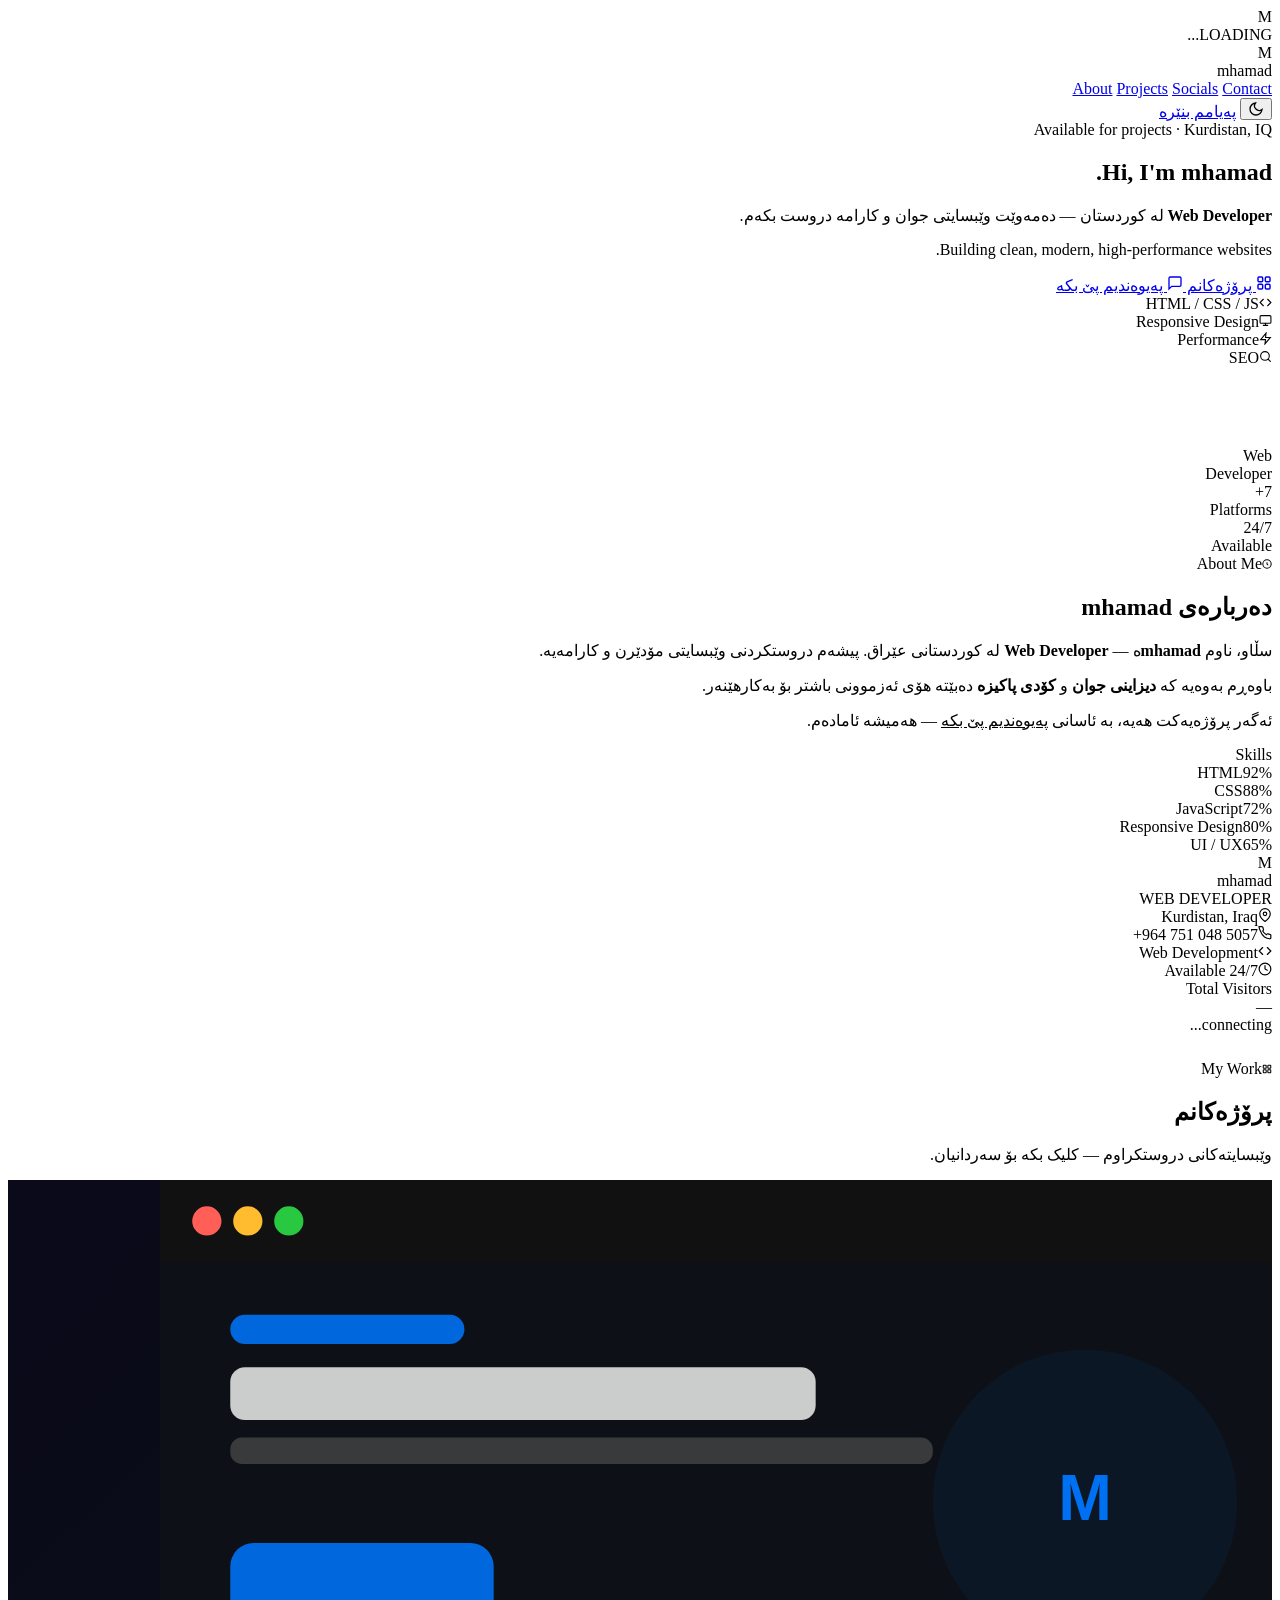
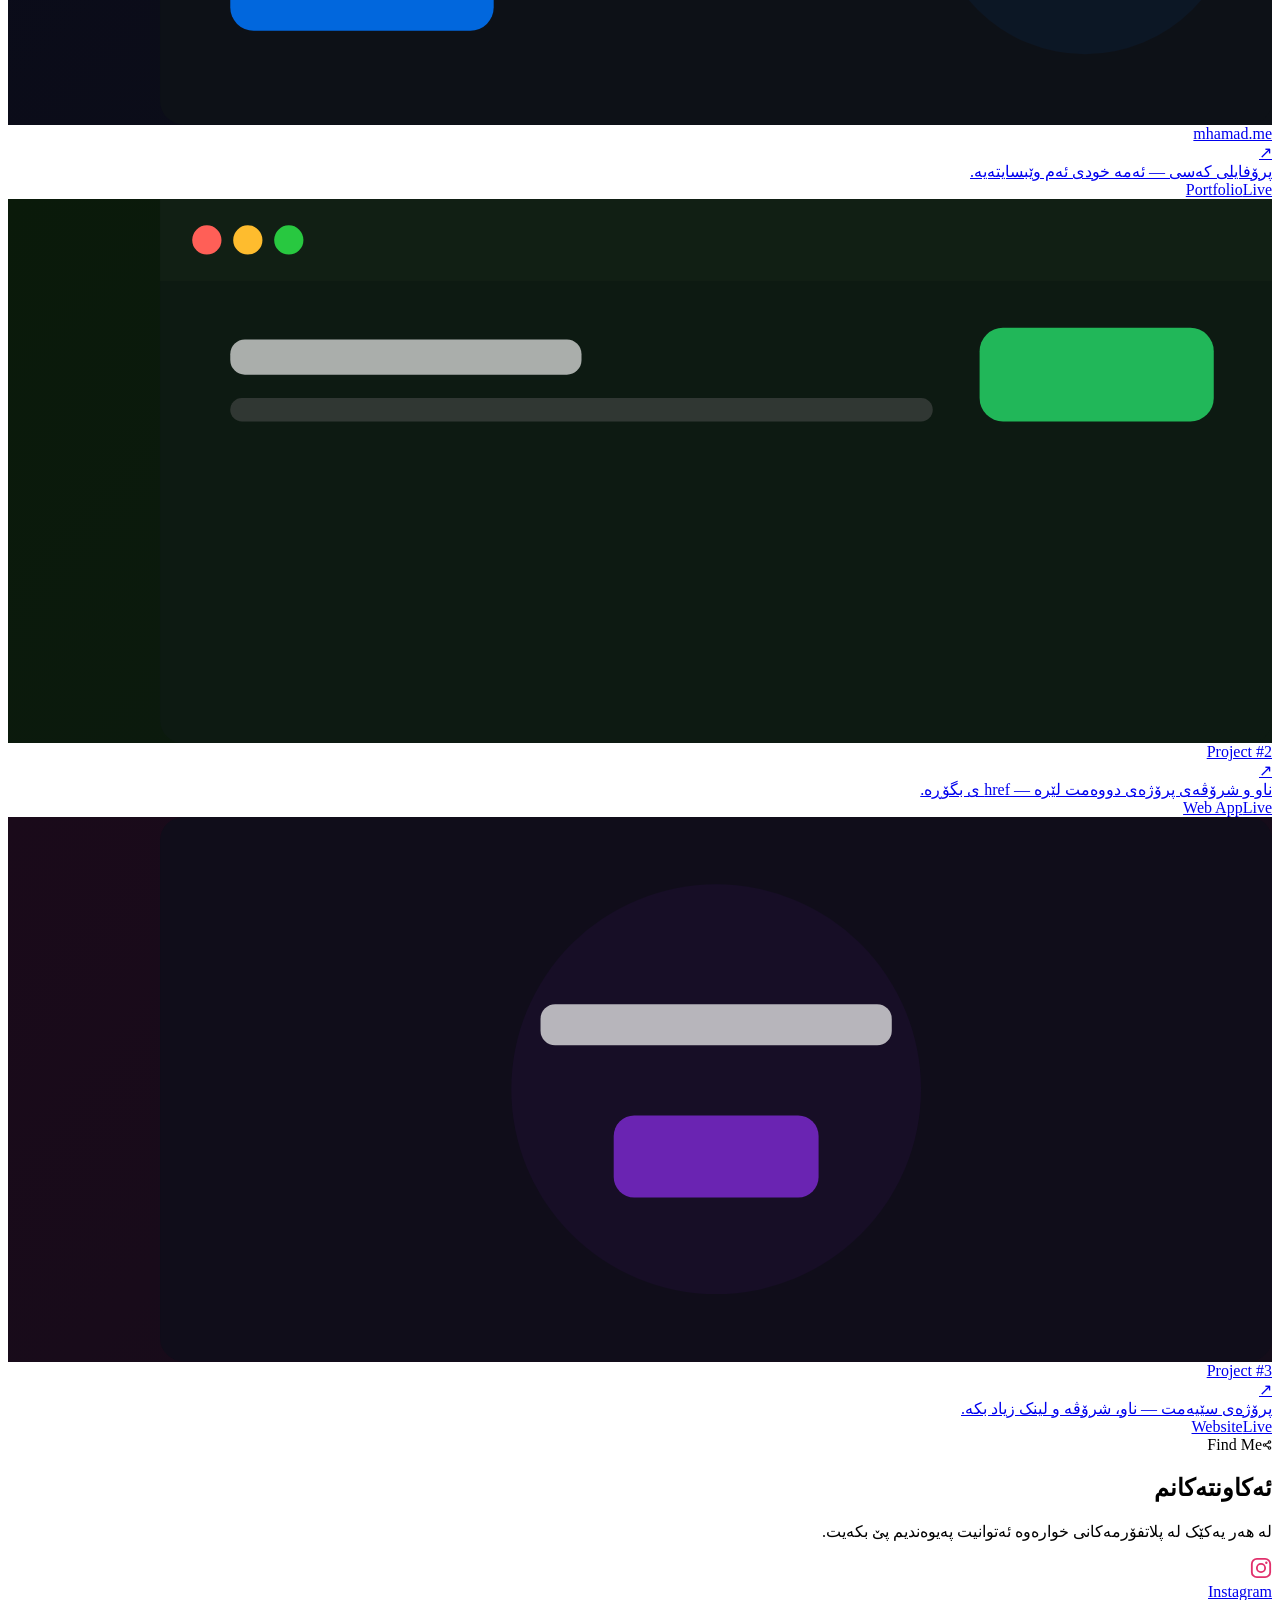
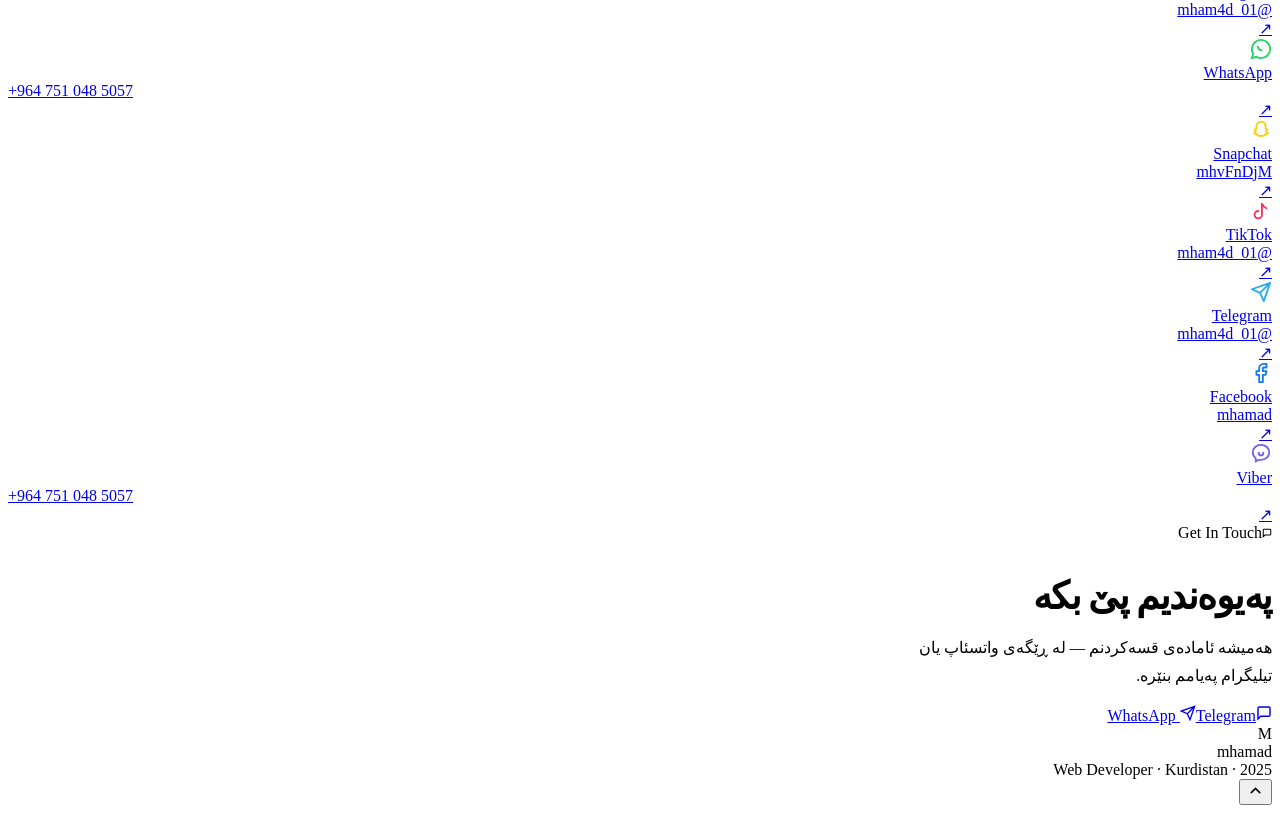
==== index.html @ c954cf39 "Rename my-profile.html to index.html" ====
<!DOCTYPE html>
<html lang="ku" dir="rtl" data-theme="dark">
<head>
<meta charset="UTF-8">
<meta name="viewport" content="width=device-width, initial-scale=1.0">
 
<!-- SEO -->
<title>mhamad — Web Developer | Kurdistan</title>
<meta name="description" content="mhamad — Web Developer لە کوردستان. پرۆفایلی کەسی، پرۆژەکان، سکیلەکان و ئەکاونتەکانی سۆشیاڵ مێدیا.">
<meta name="keywords" content="mhamad, web developer, kurdistan, developer, portfolio, front-end">
<meta name="author" content="mhamad">
<meta name="robots" content="index,follow">
<meta name="theme-color" content="#000000">
<link rel="canonical" href="https://mhamad.me">
<meta property="og:title"        content="mhamad — Web Developer | Kurdistan">
<meta property="og:description"  content="Web Developer لە کوردستان — clean, modern, high-performance websites.">
<meta property="og:type"         content="website">
<meta property="og:url"          content="https://mhamad.me">
<meta property="og:image"        content="https://mhamad.me/og-cover.png">
<meta property="og:image:width"  content="1200">
<meta property="og:image:height" content="630">
<meta property="og:locale"       content="ku_IQ">
<meta name="twitter:card"        content="summary_large_image">
<meta name="twitter:title"       content="mhamad — Web Developer">
<meta name="twitter:description" content="Web Developer لە کوردستان">
<meta name="twitter:image"       content="https://mhamad.me/og-cover.png">
 
<!-- Favicon -->
<link rel="icon" type="image/svg+xml" href="data:image/svg+xml,<svg xmlns='http://www.w3.org/2000/svg' viewBox='0 0 32 32'><defs><linearGradient id='g' x1='0' y1='0' x2='1' y2='1'><stop offset='0' stop-color='%230070f3'/><stop offset='1' stop-color='%237928ca'/></linearGradient></defs><rect width='32' height='32' rx='8' fill='url(%23g)'/><text x='50%25' y='55%25' dominant-baseline='middle' text-anchor='middle' font-family='system-ui' font-weight='700' font-size='17' fill='white'>M</text></svg>">
 
<!-- Fonts -->
<link rel="preconnect" href="https://fonts.googleapis.com">
<link rel="preconnect" href="https://fonts.gstatic.com" crossorigin>
<link rel="stylesheet" href="https://fonts.googleapis.com/css2?family=DM+Sans:opsz,wght@9..40,300;9..40,400;9..40,500;9..40,600;9..40,700&family=DM+Mono:wght@400;500&family=Noto+Sans+Arabic:wght@300;400;500;600;700&display=swap">
<link rel="stylesheet" href="style.css">
 
<!-- Firebase SDK -->
<script type="module">
  import { initializeApp }                          from "https://www.gstatic.com/firebasejs/10.12.0/firebase-app.js";
  import { getDatabase, ref, runTransaction, onValue }
    from "https://www.gstatic.com/firebasejs/10.12.0/firebase-database.js";
 
  const firebaseConfig = {
    apiKey:            "AIzaSyD2NT9N8qEOqV9Q5qJMSK286kYHvWEk2XM",
    authDomain:        "mhamad-site.firebaseapp.com",
    databaseURL:       "https://mhamad-site-default-rtdb.firebaseio.com",
    projectId:         "mhamad-site",
    storageBucket:     "mhamad-site.firebasestorage.app",
    messagingSenderId: "554710363628",
    appId:             "1:554710363628:web:f3821f0be350f79ca3e4c9",
    measurementId:     "G-ZME073GNPK"
  };
 
  const app = initializeApp(firebaseConfig);
  const db  = getDatabase(app);
  const visitorRef = ref(db, 'visitors/count');
 
  // Increment once per browser session
  if (!sessionStorage.getItem('fb_counted')) {
    runTransaction(visitorRef, cur => (cur || 0) + 1)
      .then(() => sessionStorage.setItem('fb_counted', '1'))
      .catch(() => {});
  }
 
  // Live listener — updates in real time
  onValue(visitorRef, snap => {
    const n  = snap.val() || 0;
    const el = document.getElementById('visitorCount');
    const st = document.getElementById('visitorStatus');
    if (!el) return;
    // count-up animation
    let cur = parseInt(el.textContent.replace(/,/g,'')) || 0;
    if (cur >= n) { el.textContent = n.toLocaleString(); return; }
    const step = Math.max(1, Math.ceil((n - cur) / 30));
    const t = setInterval(() => {
      cur = Math.min(cur + step, n);
      el.textContent = cur.toLocaleString();
      if (cur >= n) { clearInterval(t); if(st) st.textContent = 'live · firebase'; }
    }, 25);
  });
</script>
 
<!-- Schema.org -->
<script type="application/ld+json">
{"@context":"https://schema.org","@type":"Person","name":"mhamad","jobTitle":"Web Developer","url":"https://mhamad.me","address":{"@type":"PostalAddress","addressRegion":"Kurdistan","addressCountry":"IQ"},"sameAs":["https://www.instagram.com/mham4d_01","https://t.me/mham4d_01","https://www.tiktok.com/@mham4d_01","https://www.facebook.com/share/1CH9Kmob1T/"]}
</script>
</head>
<body>
 
<!-- PAGE TRANSITION -->
<div id="page-overlay"></div>
 
<!-- CURSOR -->
<div id="cursor-glow"></div>
<div id="cursor-ring"></div>
<div id="cursor-dot"></div>
 
<!-- LOADER -->
<div id="loader" role="status">
  <div class="loader-mark">M</div>
  <div class="loader-bar"><div class="loader-fill"></div></div>
  <div class="loader-label">LOADING...</div>
</div>
 
<!-- BG -->
<div class="bg-mesh" aria-hidden="true"></div>
<div class="bg-grid" aria-hidden="true"></div>
 
<!-- NAV -->
<nav id="nav">
  <div class="nav-brand">
    <div class="nav-logo-box">M</div>
    <span class="nav-brand-name">mhamad</span>
  </div>
  <div class="nav-center">
    <a href="#about"    class="nav-link">About</a>
    <a href="#projects" class="nav-link">Projects</a>
    <a href="#socials"  class="nav-link">Socials</a>
    <a href="#contact"  class="nav-link">Contact</a>
  </div>
  <div class="nav-right">
    <button class="theme-btn" id="themeBtn" aria-label="Toggle theme">
      <svg id="iconSun"  width="16" height="16" viewBox="0 0 24 24" fill="none" stroke="currentColor" stroke-width="2" stroke-linecap="round" style="display:none"><circle cx="12" cy="12" r="5"/><line x1="12" y1="1" x2="12" y2="3"/><line x1="12" y1="21" x2="12" y2="23"/><line x1="4.22" y1="4.22" x2="5.64" y2="5.64"/><line x1="18.36" y1="18.36" x2="19.78" y2="19.78"/><line x1="1" y1="12" x2="3" y2="12"/><line x1="21" y1="12" x2="23" y2="12"/><line x1="4.22" y1="19.78" x2="5.64" y2="18.36"/><line x1="18.36" y1="5.64" x2="19.78" y2="4.22"/></svg>
      <svg id="iconMoon" width="16" height="16" viewBox="0 0 24 24" fill="none" stroke="currentColor" stroke-width="2" stroke-linecap="round"><path d="M21 12.79A9 9 0 1 1 11.21 3 7 7 0 0 0 21 12.79z"/></svg>
    </button>
    <a href="https://wa.me/9647510485057" target="_blank" rel="noopener" class="btn btn-primary btn-sm">پەیامم بنێرە</a>
  </div>
</nav>
 
<!-- HERO -->
<section class="hero">
  <div class="wrap">
    <div class="hero-badge">
      <div class="hero-badge-dot"></div>
      Available for projects · Kurdistan, IQ
    </div>
    <h1 class="hero-h1">
      <span class="line">Hi, I'm</span>
      <span class="line grad">mhamad.</span>
    </h1>
    <div class="hero-desc">
      <p><strong>Web Developer</strong> لە کوردستان — دەمەوێت وێبسایتی جوان و کارامە دروست بکەم.</p>
      <p class="sub">Building clean, modern, high-performance websites.</p>
    </div>
    <div class="hero-actions">
      <a href="#projects" class="btn btn-primary btn-lg">
        <svg width="16" height="16" viewBox="0 0 24 24" fill="none" stroke="currentColor" stroke-width="2.2" stroke-linecap="round"><rect x="3" y="3" width="7" height="7" rx="1.5"/><rect x="14" y="3" width="7" height="7" rx="1.5"/><rect x="3" y="14" width="7" height="7" rx="1.5"/><rect x="14" y="14" width="7" height="7" rx="1.5"/></svg>
        پرۆژەکانم
      </a>
      <a href="#contact" class="btn btn-ghost btn-lg">
        <svg width="16" height="16" viewBox="0 0 24 24" fill="none" stroke="currentColor" stroke-width="2" stroke-linecap="round"><path d="M21 15a2 2 0 0 1-2 2H7l-4 4V5a2 2 0 0 1 2-2h14a2 2 0 0 1 2 2z"/></svg>
        پەیوەندیم پێ بکە
      </a>
    </div>
    <div class="hero-chips">
      <div class="chip"><svg width="13" height="13" viewBox="0 0 24 24" fill="none" stroke="currentColor" stroke-width="2" stroke-linecap="round"><polyline points="16 18 22 12 16 6"/><polyline points="8 6 2 12 8 18"/></svg>HTML / CSS / JS</div>
      <div class="chip"><svg width="13" height="13" viewBox="0 0 24 24" fill="none" stroke="currentColor" stroke-width="2" stroke-linecap="round"><rect x="2" y="3" width="20" height="14" rx="2"/><line x1="8" y1="21" x2="16" y2="21"/><line x1="12" y1="17" x2="12" y2="21"/></svg>Responsive Design</div>
      <div class="chip"><svg width="13" height="13" viewBox="0 0 24 24" fill="none" stroke="currentColor" stroke-width="2" stroke-linecap="round"><path d="M13 2L3 14h9l-1 8 10-12h-9l1-8z"/></svg>Performance</div>
      <div class="chip"><svg width="13" height="13" viewBox="0 0 24 24" fill="none" stroke="currentColor" stroke-width="2" stroke-linecap="round"><circle cx="11" cy="11" r="8"/><line x1="21" y1="21" x2="16.65" y2="16.65"/></svg>SEO</div>
    </div>
  </div>
</section>
 
<div class="divider"></div>
 
<!-- STATS -->
<div class="wrap">
  <div class="stats-row r" style="margin-top:80px;">
    <div class="stat"><div class="stat-val">Web</div><div class="stat-key">Developer</div></div>
    <div class="stat"><div class="stat-val">7+</div><div class="stat-key">Platforms</div></div>
    <div class="stat"><div class="stat-val">24/7</div><div class="stat-key">Available</div></div>
  </div>
</div>
 
<!-- ABOUT -->
<section id="about">
  <div class="wrap">
    <div class="about-grid">
      <div>
        <div class="sec-badge r"><svg width="10" height="10" viewBox="0 0 24 24" fill="none" stroke="currentColor" stroke-width="2.5"><circle cx="12" cy="12" r="10"/><path d="M12 8v4l3 3"/></svg>About Me</div>
        <h2 class="sec-title r">دەربارەی mhamad</h2>
        <div class="about-body r r-d1">
          <p>سڵاو، ناوم <strong>mhamad</strong>ە — <strong>Web Developer</strong> لە کوردستانی عێراق. پیشەم دروستکردنی وێبسایتی مۆدێرن و کارامەیە.</p>
          <p>باوەڕم بەوەیە کە <strong>دیزاینی جوان</strong> و <strong>کۆدی پاکیزە</strong> دەبێتە هۆی ئەزموونی باشتر بۆ بەکارهێنەر.</p>
          <p>ئەگەر پرۆژەیەکت هەیە، بە ئاسانی <a href="#contact" style="color:var(--accent)">پەیوەندیم پێ بکە</a> — هەمیشە ئامادەم.</p>
        </div>
        <div class="skills-wrap r r-d2" id="skillsWrap">
          <div class="skills-title">Skills</div>
          <div class="skill-row" style="--pct:92%"><div class="skill-meta"><span class="skill-name">HTML</span><span class="skill-pct">92%</span></div><div class="skill-track"><div class="skill-fill"></div></div></div>
          <div class="skill-row" style="--pct:88%"><div class="skill-meta"><span class="skill-name">CSS</span><span class="skill-pct">88%</span></div><div class="skill-track"><div class="skill-fill"></div></div></div>
          <div class="skill-row" style="--pct:72%"><div class="skill-meta"><span class="skill-name">JavaScript</span><span class="skill-pct">72%</span></div><div class="skill-track"><div class="skill-fill"></div></div></div>
          <div class="skill-row" style="--pct:80%"><div class="skill-meta"><span class="skill-name">Responsive Design</span><span class="skill-pct">80%</span></div><div class="skill-track"><div class="skill-fill"></div></div></div>
          <div class="skill-row" style="--pct:65%"><div class="skill-meta"><span class="skill-name">UI / UX</span><span class="skill-pct">65%</span></div><div class="skill-track"><div class="skill-fill"></div></div></div>
        </div>
      </div>
      <div class="r r-d2">
        <div class="about-card">
          <div class="about-card-top">
            <div class="about-avatar">M</div>
            <div class="about-card-name">mhamad</div>
            <div class="about-card-role">WEB DEVELOPER</div>
          </div>
          <div class="about-card-body">
            <div class="info-row"><svg width="14" height="14" viewBox="0 0 24 24" fill="none" stroke="currentColor" stroke-width="2" stroke-linecap="round"><path d="M21 10c0 7-9 13-9 13s-9-6-9-13a9 9 0 0 1 18 0z"/><circle cx="12" cy="10" r="3"/></svg>Kurdistan, Iraq</div>
            <div class="info-row"><svg width="14" height="14" viewBox="0 0 24 24" fill="none" stroke="currentColor" stroke-width="2" stroke-linecap="round"><path d="M22 16.92v3a2 2 0 0 1-2.18 2 19.79 19.79 0 0 1-8.63-3.07A19.5 19.5 0 0 1 4.67 9.63 19.79 19.79 0 0 1 1.6 1.07 2 2 0 0 1 3.57 1h3a2 2 0 0 1 2 1.72 12.84 12.84 0 0 0 .7 2.81 2 2 0 0 1-.45 2.11L8.09 8.56a16 16 0 0 0 6.29 6.29l.87-.87a2 2 0 0 1 2.11-.45 12.84 12.84 0 0 0 2.81.7A2 2 0 0 1 22 16.92z"/></svg><span dir="ltr">+964 751 048 5057</span></div>
            <div class="info-row"><svg width="14" height="14" viewBox="0 0 24 24" fill="none" stroke="currentColor" stroke-width="2" stroke-linecap="round"><polyline points="16 18 22 12 16 6"/><polyline points="8 6 2 12 8 18"/></svg>Web Development</div>
            <div class="info-row"><svg width="14" height="14" viewBox="0 0 24 24" fill="none" stroke="currentColor" stroke-width="2" stroke-linecap="round"><circle cx="12" cy="12" r="10"/><polyline points="12 6 12 12 16 14"/></svg>Available 24/7</div>
            <div class="visitor-box">
              <div>
                <div class="visitor-label">Total Visitors</div>
                <div class="visitor-val" id="visitorCount">—</div>
                <div class="visitor-status" id="visitorStatus">connecting...</div>
              </div>
              <svg width="22" height="22" viewBox="0 0 24 24" fill="none" stroke="var(--accent)" stroke-width="2" stroke-linecap="round"><path d="M17 21v-2a4 4 0 0 0-4-4H5a4 4 0 0 0-4 4v2"/><circle cx="9" cy="7" r="4"/><path d="M23 21v-2a4 4 0 0 0-3-3.87M16 3.13a4 4 0 0 1 0 7.75"/></svg>
            </div>
          </div>
        </div>
      </div>
    </div>
  </div>
</section>
 
<div class="divider"></div>
 
<!-- PROJECTS -->
<section id="projects">
  <div class="wrap">
    <div class="sec-badge r"><svg width="10" height="10" viewBox="0 0 24 24" fill="none" stroke="currentColor" stroke-width="2.5"><rect x="3" y="3" width="7" height="7" rx="1"/><rect x="14" y="3" width="7" height="7" rx="1"/><rect x="3" y="14" width="7" height="7" rx="1"/><rect x="14" y="14" width="7" height="7" rx="1"/></svg>My Work</div>
    <h2 class="sec-title r">پرۆژەکانم</h2>
    <p class="sec-sub r">وێبسایتەکانی دروستکراوم — کلیک بکە بۆ سەردانیان.</p>
    <div class="projects-grid">
 
      <a href="#" class="proj-card r">
        <div class="proj-preview">
          <img src="https://placehold.co/600x300/0070f3/ffffff?text=mhamad.me" alt="mhamad.me" loading="lazy" onerror="this.style.display='none';this.nextElementSibling.style.display='flex';">
          <div class="proj-preview-svg" style="display:none;background:linear-gradient(135deg,#0a0a1a,#0d1117);">
            <svg viewBox="0 0 380 186" xmlns="http://www.w3.org/2000/svg" width="88%"><rect width="380" height="186" rx="8" fill="#0d1117"/><rect x="0" y="0" width="380" height="28" fill="#111"/><circle cx="16" cy="14" r="5" fill="#ff5f57"/><circle cx="30" cy="14" r="5" fill="#febc2e"/><circle cx="44" cy="14" r="5" fill="#28c840"/><rect x="24" y="46" width="80" height="10" rx="5" fill="#0070f3" opacity=".9"/><rect x="24" y="64" width="200" height="18" rx="5" fill="#ededed" opacity=".85"/><rect x="24" y="88" width="240" height="9" rx="4" fill="#555" opacity=".6"/><rect x="24" y="124" width="90" height="30" rx="8" fill="#0070f3" opacity=".9"/><circle cx="316" cy="110" r="52" fill="#0070f3" opacity=".06"/><text x="316" y="116" text-anchor="middle" font-family="sans-serif" font-size="22" font-weight="700" fill="#0070f3">M</text></svg>
          </div>
          <div class="proj-preview-overlay"></div>
        </div>
        <div class="proj-body">
          <div class="proj-top"><div class="proj-name">mhamad.me</div><span class="proj-arrow">↗</span></div>
          <div class="proj-desc">پرۆفایلی کەسی — ئەمە خودی ئەم وێبسایتەیە.</div>
          <div class="proj-foot"><span class="proj-tag">Portfolio</span><span class="proj-live">Live</span></div>
        </div>
      </a>
 
      <a href="#" class="proj-card r r-d1">
        <div class="proj-preview">
          <img src="https://placehold.co/600x300/25d366/ffffff?text=Project+2" alt="Project 2" loading="lazy" onerror="this.style.display='none';this.nextElementSibling.style.display='flex';">
          <div class="proj-preview-svg" style="display:none;background:linear-gradient(135deg,#0a1a0a,#0d1a12);">
            <svg viewBox="0 0 380 186" xmlns="http://www.w3.org/2000/svg" width="88%"><rect width="380" height="186" rx="8" fill="#0d1a12"/><rect x="0" y="0" width="380" height="28" fill="#111f14"/><circle cx="16" cy="14" r="5" fill="#ff5f57"/><circle cx="30" cy="14" r="5" fill="#febc2e"/><circle cx="44" cy="14" r="5" fill="#28c840"/><rect x="24" y="48" width="120" height="12" rx="5" fill="#ededed" opacity=".7"/><rect x="24" y="68" width="240" height="8" rx="4" fill="#555" opacity=".5"/><rect x="280" y="44" width="80" height="32" rx="8" fill="#25d366" opacity=".85"/></svg>
          </div>
          <div class="proj-preview-overlay"></div>
        </div>
        <div class="proj-body">
          <div class="proj-top"><div class="proj-name">Project #2</div><span class="proj-arrow">↗</span></div>
          <div class="proj-desc">ناو و شرۆڤەی پرۆژەی دووەمت لێرە — href ی بگۆڕە.</div>
          <div class="proj-foot"><span class="proj-tag">Web App</span><span class="proj-live">Live</span></div>
        </div>
      </a>
 
      <a href="#" class="proj-card r r-d2">
        <div class="proj-preview">
          <img src="https://placehold.co/600x300/7928ca/ffffff?text=Project+3" alt="Project 3" loading="lazy" onerror="this.style.display='none';this.nextElementSibling.style.display='flex';">
          <div class="proj-preview-svg" style="display:none;background:linear-gradient(135deg,#1a0a1a,#140d1a);">
            <svg viewBox="0 0 380 186" xmlns="http://www.w3.org/2000/svg" width="88%"><rect width="380" height="186" rx="8" fill="#100d1a"/><circle cx="190" cy="93" r="70" fill="#7928ca" opacity=".07"/><rect x="130" y="64" width="120" height="14" rx="5" fill="#ededed" opacity=".75"/><rect x="155" y="102" width="70" height="28" rx="7" fill="#7928ca" opacity=".85"/></svg>
          </div>
          <div class="proj-preview-overlay"></div>
        </div>
        <div class="proj-body">
          <div class="proj-top"><div class="proj-name">Project #3</div><span class="proj-arrow">↗</span></div>
          <div class="proj-desc">پرۆژەی سێیەمت — ناو، شرۆڤە و لینک زیاد بکە.</div>
          <div class="proj-foot"><span class="proj-tag">Website</span><span class="proj-live">Live</span></div>
        </div>
      </a>
 
    </div>
  </div>
</section>
 
<div class="divider"></div>
 
<!-- SOCIALS -->
<section id="socials">
  <div class="wrap">
    <div class="sec-badge r"><svg width="10" height="10" viewBox="0 0 24 24" fill="none" stroke="currentColor" stroke-width="2.5"><circle cx="18" cy="5" r="3"/><circle cx="6" cy="12" r="3"/><circle cx="18" cy="19" r="3"/><path d="M8.59 13.51l6.83 3.98M15.41 6.51l-6.82 3.98"/></svg>Find Me</div>
    <h2 class="sec-title r">ئەکاونتەکانم</h2>
    <p class="sec-sub r">لە هەر یەکێک لە پلاتفۆرمەکانی خوارەوە ئەتوانیت پەیوەندیم پێ بکەیت.</p>
    <div class="social-grid">
      <a href="https://www.instagram.com/mham4d_01?igsh=MWNlZW43eHQ5a29ieg%3D%3D&utm_source=qr" target="_blank" rel="noopener" class="scard sc-ig r">
        <div class="scard-ico"><svg width="22" height="22" viewBox="0 0 24 24" fill="none"><rect x="2" y="2" width="20" height="20" rx="5.5" stroke="#e1306c" stroke-width="2"/><circle cx="12" cy="12" r="4.5" stroke="#e1306c" stroke-width="2"/><circle cx="17.8" cy="6.2" r="1.3" fill="#e1306c"/></svg></div>
        <div class="scard-info"><div class="scard-name">Instagram</div><div class="scard-handle">@mham4d_01</div></div>
        <div class="scard-arr">↗</div>
      </a>
      <a href="https://wa.me/9647510485057" target="_blank" rel="noopener" class="scard sc-wa r r-d1">
        <div class="scard-ico"><svg width="22" height="22" viewBox="0 0 24 24" fill="none"><path d="M12 2C6.477 2 2 6.477 2 12c0 1.935.549 3.741 1.5 5.27L2 22l4.73-1.5A9.953 9.953 0 0012 22c5.523 0 10-4.477 10-10S17.523 2 12 2z" stroke="#25d366" stroke-width="2"/><path d="M8.5 9.5c.4 1.8 2.2 3.6 4 4" stroke="#25d366" stroke-width="2" stroke-linecap="round"/></svg></div>
        <div class="scard-info"><div class="scard-name">WhatsApp</div><div class="scard-handle" dir="ltr">+964 751 048 5057</div></div>
        <div class="scard-arr">↗</div>
      </a>
      <a href="https://snapchat.com/t/mhvFnDjM" target="_blank" rel="noopener" class="scard sc-sn r r-d2">
        <div class="scard-ico"><svg width="22" height="22" viewBox="0 0 24 24" fill="none"><path d="M12 3C9.2 3 7 5.2 7 8v2.5c-.8.1-2 .5-2 1.5s1.2 1.2 1.5 1.3c-.2.6-.7 1.7-2 2.2.3.5 1.7.8 2.5.9.3.7 1.2 2.1 5 2.1s4.7-1.4 5-2.1c.8-.1 2.2-.4 2.5-.9-1.3-.5-1.8-1.6-2-2.2.3-.1 1.5-.3 1.5-1.3s-1.2-1.4-2-1.5V8c0-2.8-2.2-5-5-5z" stroke="#f9d000" stroke-width="2" stroke-linejoin="round"/></svg></div>
        <div class="scard-info"><div class="scard-name">Snapchat</div><div class="scard-handle">mhvFnDjM</div></div>
        <div class="scard-arr">↗</div>
      </a>
      <a href="https://www.tiktok.com/@mham4d_01" target="_blank" rel="noopener" class="scard sc-tt r">
        <div class="scard-ico"><svg width="22" height="22" viewBox="0 0 24 24" fill="none"><path d="M9 12a4 4 0 104 4V4c.667 1.667 2 4 5 5" stroke="#ff2d55" stroke-width="2" stroke-linecap="round" stroke-linejoin="round"/></svg></div>
        <div class="scard-info"><div class="scard-name">TikTok</div><div class="scard-handle">@mham4d_01</div></div>
        <div class="scard-arr">↗</div>
      </a>
      <a href="https://t.me/mham4d_01" target="_blank" rel="noopener" class="scard sc-tg r r-d1">
        <div class="scard-ico"><svg width="22" height="22" viewBox="0 0 24 24" fill="none"><path d="M22 2L11 13M22 2L15 22l-4-9-9-4 20-7z" stroke="#2aabee" stroke-width="2" stroke-linecap="round" stroke-linejoin="round"/></svg></div>
        <div class="scard-info"><div class="scard-name">Telegram</div><div class="scard-handle">@mham4d_01</div></div>
        <div class="scard-arr">↗</div>
      </a>
      <a href="https://www.facebook.com/share/1CH9Kmob1T/" target="_blank" rel="noopener" class="scard sc-fb r r-d2">
        <div class="scard-ico"><svg width="22" height="22" viewBox="0 0 24 24" fill="none"><path d="M18 2h-3a5 5 0 00-5 5v3H7v4h3v8h4v-8h3l1-4h-4V7a1 1 0 011-1h3z" stroke="#1877f2" stroke-width="2" stroke-linecap="round" stroke-linejoin="round"/></svg></div>
        <div class="scard-info"><div class="scard-name">Facebook</div><div class="scard-handle">mhamad</div></div>
        <div class="scard-arr">↗</div>
      </a>
      <a href="viber://chat?number=9647510485057" class="scard sc-vb r">
        <div class="scard-ico"><svg width="22" height="22" viewBox="0 0 24 24" fill="none"><path d="M12 2C7 2 3 5.686 3 10.2c0 2.64 1.3 4.994 3.3 6.55V20l3.4-1.56A10.26 10.26 0 0012 18.4c5 0 9-3.686 9-8.2S17 2 12 2z" stroke="#7360f2" stroke-width="2"/><path d="M9.5 10.5c0 1.657 1.12 3 2.5 3s2.5-1.343 2.5-3" stroke="#7360f2" stroke-width="2" stroke-linecap="round"/></svg></div>
        <div class="scard-info"><div class="scard-name">Viber</div><div class="scard-handle" dir="ltr">+964 751 048 5057</div></div>
        <div class="scard-arr">↗</div>
      </a>
    </div>
  </div>
</section>
 
<div class="divider"></div>
 
<!-- CONTACT -->
<section id="contact">
  <div class="wrap">
    <div class="cta-wrap r">
      <div class="cta-inner">
        <div>
          <div class="sec-badge" style="margin-bottom:16px;"><svg width="10" height="10" viewBox="0 0 24 24" fill="none" stroke="currentColor" stroke-width="2.5"><path d="M21 15a2 2 0 0 1-2 2H7l-4 4V5a2 2 0 0 1 2-2h14a2 2 0 0 1 2 2z"/></svg>Get In Touch</div>
          <h2 style="font-family:var(--sans);font-size:clamp(1.7rem,3vw,2.6rem);font-weight:700;letter-spacing:-1.5px;color:var(--text);margin-bottom:12px;">پەیوەندیم پێ بکە</h2>
          <p style="color:var(--text2);font-size:.98rem;line-height:1.75;max-width:380px;">هەمیشە ئامادەی قسەکردنم — لە ڕێگەی واتسئاپ یان تیلیگرام پەیامم بنێرە.</p>
        </div>
        <div class="cta-btns">
          <a href="https://wa.me/9647510485057" target="_blank" rel="noopener" class="btn btn-primary btn-lg">
            <svg width="16" height="16" viewBox="0 0 24 24" fill="none" stroke="currentColor" stroke-width="2.2" stroke-linecap="round"><path d="M21 15a2 2 0 0 1-2 2H7l-4 4V5a2 2 0 0 1 2-2h14a2 2 0 0 1 2 2z"/></svg>WhatsApp
          </a>
          <a href="https://t.me/mham4d_01" target="_blank" rel="noopener" class="btn btn-ghost btn-lg">
            <svg width="16" height="16" viewBox="0 0 24 24" fill="none" stroke="currentColor" stroke-width="2" stroke-linecap="round"><path d="M22 2L11 13M22 2L15 22l-4-9-9-4 20-7z"/></svg>Telegram
          </a>
        </div>
      </div>
    </div>
  </div>
</section>
 
<!-- FOOTER -->
<footer>
  <div class="wrap">
    <div class="footer-inner">
      <div class="footer-logo">
        <div class="footer-logo-box">M</div>
        <span class="footer-logo-name">mhamad</span>
      </div>
      <div class="footer-copy">Web Developer · Kurdistan · 2025</div>
    </div>
  </div>
</footer>
 
<!-- SCROLL TOP -->
<button id="scrollTop" aria-label="Scroll to top">
  <svg width="17" height="17" viewBox="0 0 24 24" fill="none" stroke="currentColor" stroke-width="2.2" stroke-linecap="round"><polyline points="18 15 12 9 6 15"/></svg>
</button>
 
<script>
/* LOADER */
window.addEventListener('load', () => setTimeout(() => document.getElementById('loader').classList.add('hidden'), 950));
 
/* THEME */
const html = document.documentElement;
applyTheme(localStorage.getItem('theme') || 'dark');
document.getElementById('themeBtn').addEventListener('click', () => {
  const next = html.dataset.theme === 'dark' ? 'light' : 'dark';
  applyTheme(next); localStorage.setItem('theme', next);
});
function applyTheme(t) {
  html.dataset.theme = t;
  document.getElementById('iconSun').style.display  = t === 'light' ? 'block' : 'none';
  document.getElementById('iconMoon').style.display = t === 'dark'  ? 'block' : 'none';
}
 
/* GLOW CURSOR */
const dot = document.getElementById('cursor-dot');
const ring = document.getElementById('cursor-ring');
const glow = document.getElementById('cursor-glow');
let mx=0,my=0,rx=0,ry=0,gx=0,gy=0;
document.addEventListener('mousemove', e => { mx=e.clientX; my=e.clientY; });
(function loop(){
  dot.style.left=mx+'px'; dot.style.top=my+'px';
  rx+=(mx-rx)*.14; ry+=(my-ry)*.14;
  ring.style.left=rx+'px'; ring.style.top=ry+'px';
  gx+=(mx-gx)*.06; gy+=(my-gy)*.06;
  glow.style.left=gx+'px'; glow.style.top=gy+'px';
  requestAnimationFrame(loop);
})();
document.querySelectorAll('a,button,.chip,.stat,.proj-card,.scard').forEach(el=>{
  el.addEventListener('mouseenter',()=>document.body.classList.add('cursor-hover'));
  el.addEventListener('mouseleave',()=>document.body.classList.remove('cursor-hover'));
});
document.addEventListener('mousedown',()=>document.body.classList.add('cursor-click'));
document.addEventListener('mouseup',()=>document.body.classList.remove('cursor-click'));
 
/* PAGE TRANSITION */
const overlay = document.getElementById('page-overlay');
overlay.classList.add('fade-in');
requestAnimationFrame(()=>requestAnimationFrame(()=>overlay.classList.remove('fade-in')));
document.querySelectorAll('a[href^="#"]').forEach(link=>{
  link.addEventListener('click', e=>{
    const t = document.querySelector(link.getAttribute('href'));
    if(!t) return; e.preventDefault();
    overlay.classList.add('fade-in');
    setTimeout(()=>{ t.scrollIntoView({behavior:'instant'}); overlay.classList.remove('fade-in'); },250);
  });
});
 
/* NAV + SCROLL TOP */
const nav = document.getElementById('nav');
const topBtn = document.getElementById('scrollTop');
window.addEventListener('scroll',()=>{
  nav.classList.toggle('scrolled', window.scrollY>30);
  topBtn.classList.toggle('show', window.scrollY>400);
},{passive:true});
topBtn.addEventListener('click',()=>window.scrollTo({top:0,behavior:'smooth'}));
 
/* SCROLL REVEAL */
const obs = new IntersectionObserver(entries=>{
  entries.forEach((e,i)=>{
    if(e.isIntersecting){setTimeout(()=>e.target.classList.add('v'),i*55);obs.unobserve(e.target);}
  });
},{threshold:0.07});
document.querySelectorAll('.r').forEach(el=>obs.observe(el));
 
/* SKILLS */
new IntersectionObserver(entries=>{
  entries.forEach(e=>{
    if(e.isIntersecting) e.target.querySelectorAll('.skill-row').forEach((r,i)=>setTimeout(()=>r.classList.add('animated'),i*130));
  });
},{threshold:0.3}).observe(document.getElementById('skillsWrap'));
</script>
</body>
</html>
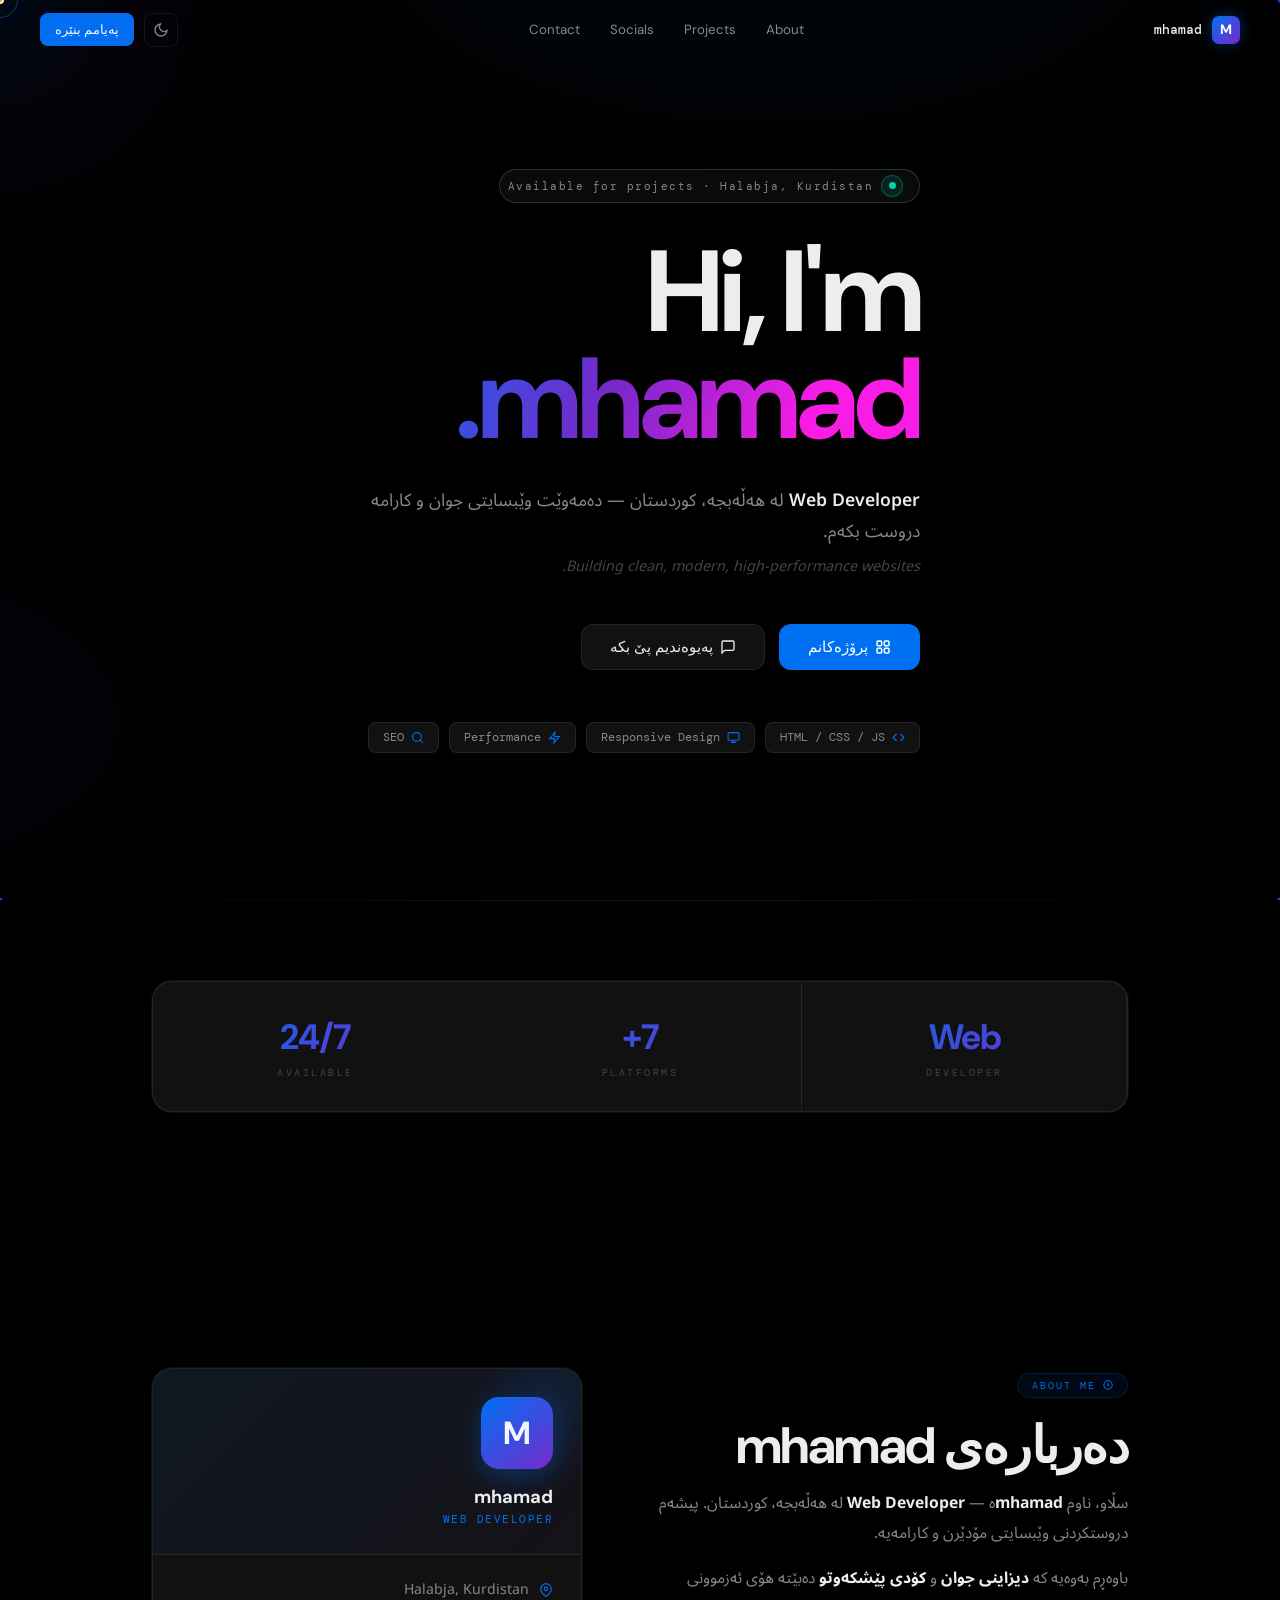
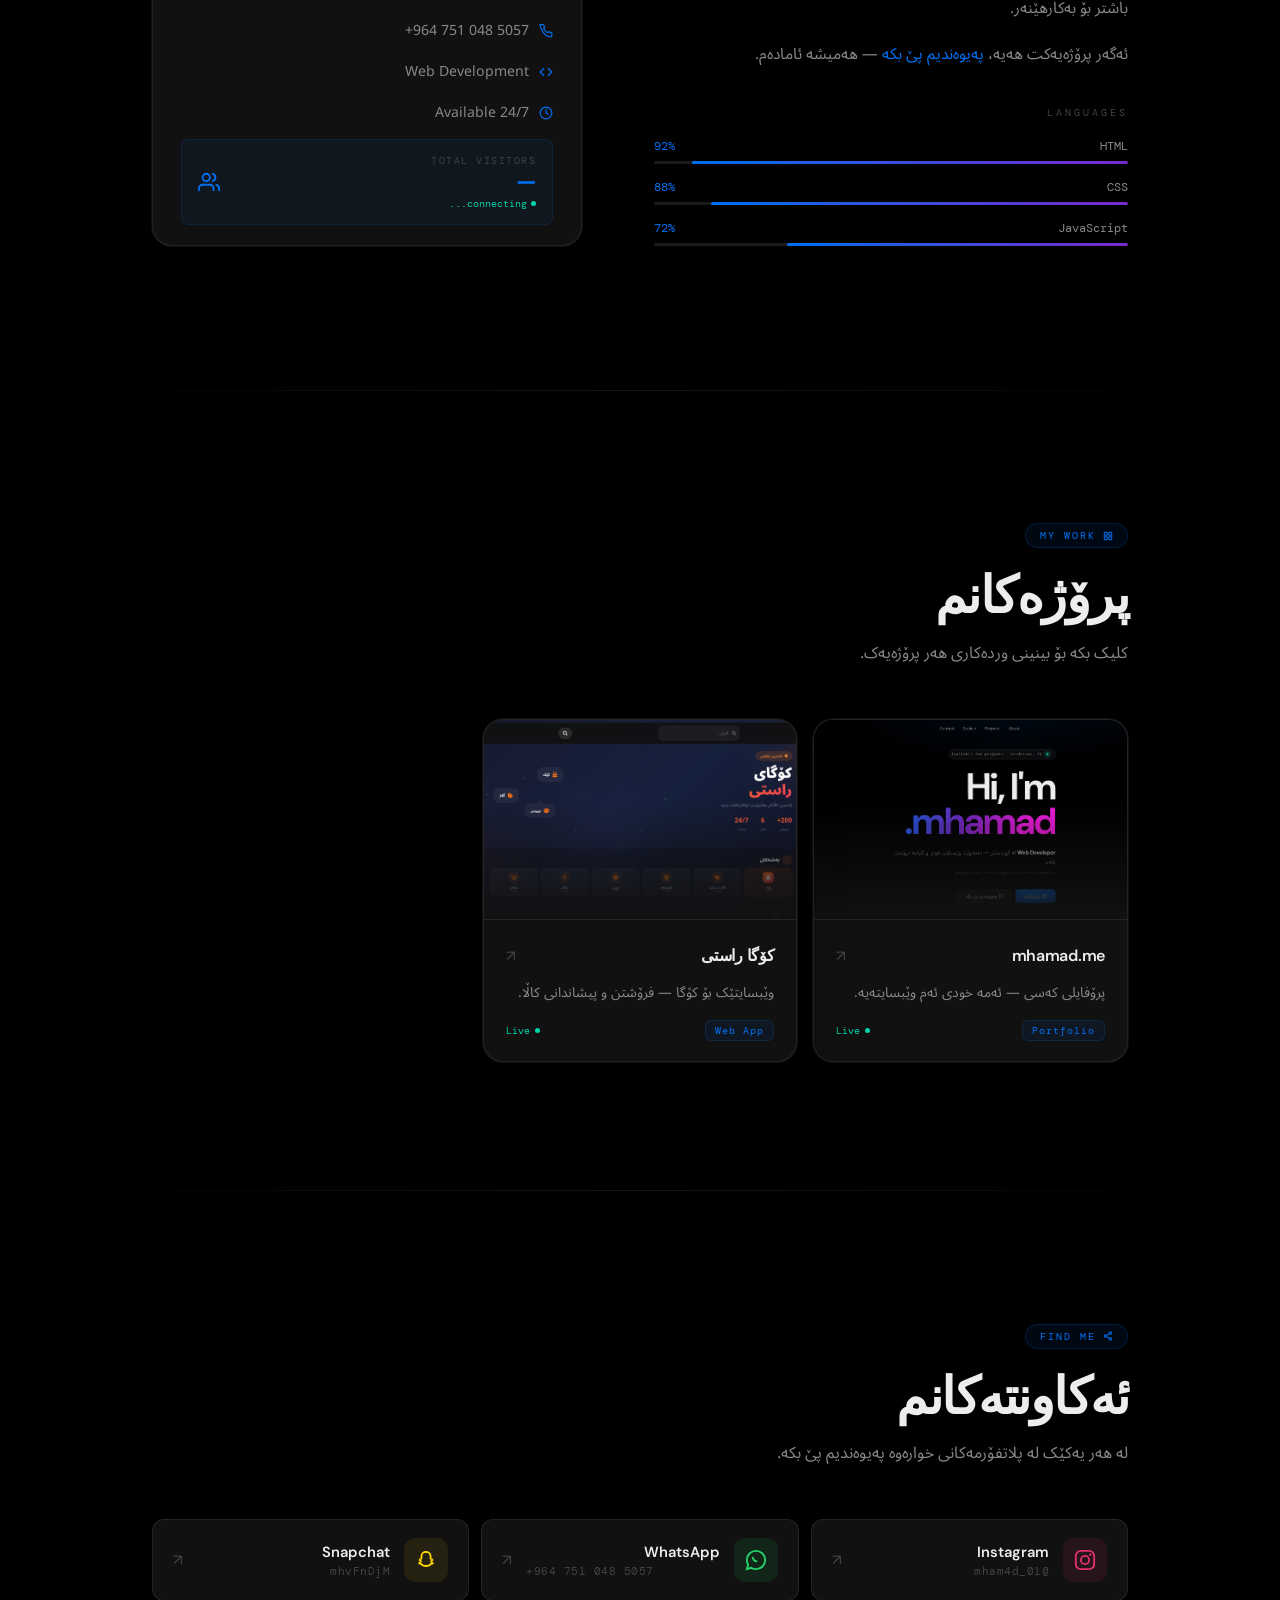
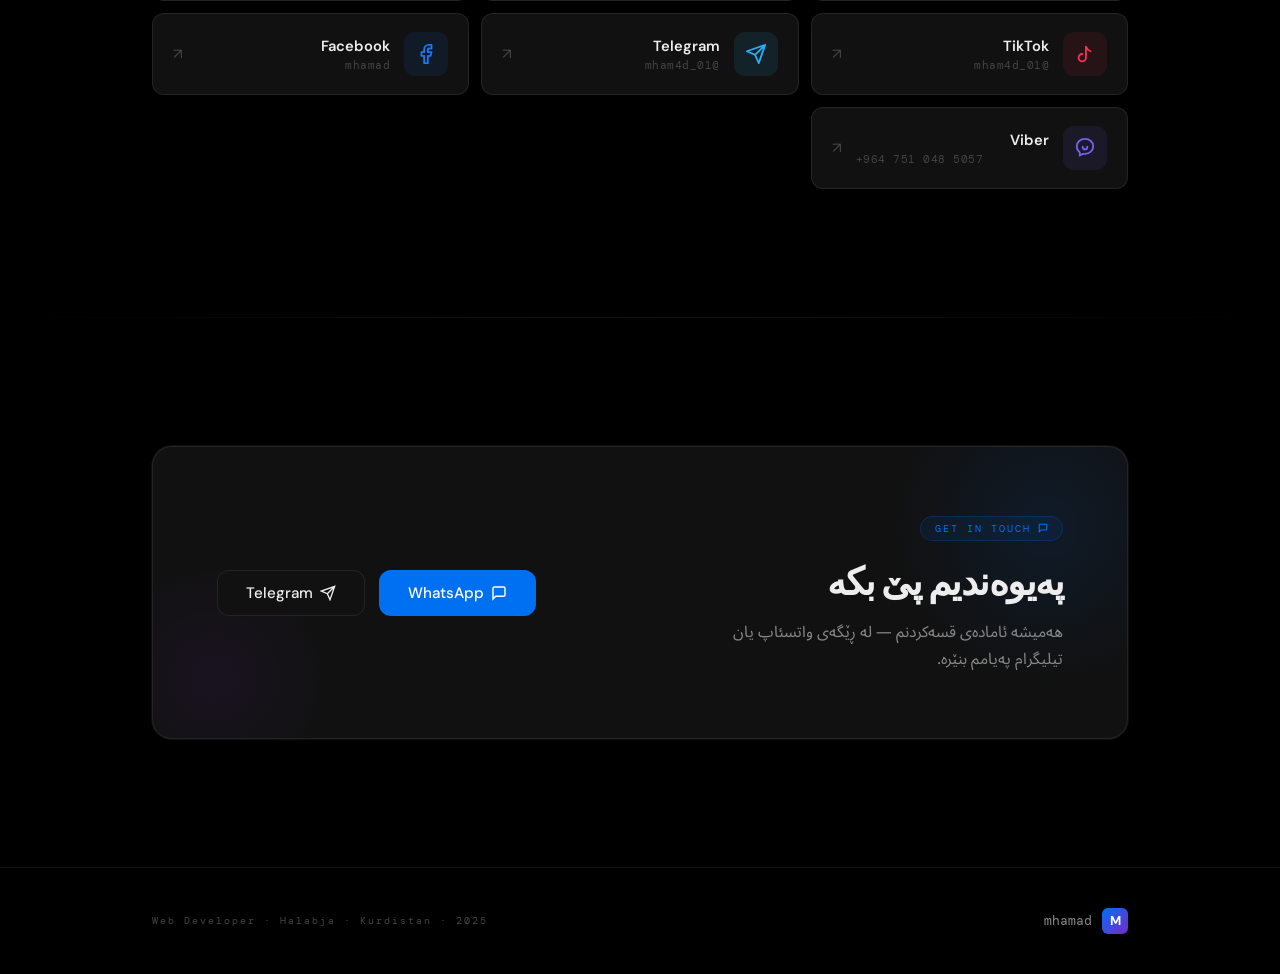
==== commit 3ac54034: "Add files via upload" ====
--- a/index.html
+++ b/index.html
@@ -3,92 +3,61 @@
 <head>
 <meta charset="UTF-8">
 <meta name="viewport" content="width=device-width, initial-scale=1.0">
- 
-<!-- SEO -->
 <title>mhamad — Web Developer | Kurdistan</title>
-<meta name="description" content="mhamad — Web Developer لە کوردستان. پرۆفایلی کەسی، پرۆژەکان، سکیلەکان و ئەکاونتەکانی سۆشیاڵ مێدیا.">
-<meta name="keywords" content="mhamad, web developer, kurdistan, developer, portfolio, front-end">
+<meta name="description" content="mhamad — Web Developer لە هەڵەبجە، کوردستان.">
 <meta name="author" content="mhamad">
 <meta name="robots" content="index,follow">
 <meta name="theme-color" content="#000000">
-<link rel="canonical" href="https://mhamad.me">
-<meta property="og:title"        content="mhamad — Web Developer | Kurdistan">
-<meta property="og:description"  content="Web Developer لە کوردستان — clean, modern, high-performance websites.">
-<meta property="og:type"         content="website">
-<meta property="og:url"          content="https://mhamad.me">
-<meta property="og:image"        content="https://mhamad.me/og-cover.png">
-<meta property="og:image:width"  content="1200">
-<meta property="og:image:height" content="630">
-<meta property="og:locale"       content="ku_IQ">
-<meta name="twitter:card"        content="summary_large_image">
-<meta name="twitter:title"       content="mhamad — Web Developer">
-<meta name="twitter:description" content="Web Developer لە کوردستان">
-<meta name="twitter:image"       content="https://mhamad.me/og-cover.png">
- 
-<!-- Favicon -->
+<link rel="canonical" href="https://mhamadrebae-pixel.github.io/my-profile">
+<meta property="og:title" content="mhamad — Web Developer | Kurdistan">
+<meta property="og:description" content="Web Developer لە هەڵەبجە، کوردستان.">
+<meta property="og:type" content="website">
+<meta property="og:image" content="https://mhamadrebae-pixel.github.io/my-profile/image.png">
+<meta name="twitter:card" content="summary_large_image">
+<meta name="twitter:image" content="https://mhamadrebae-pixel.github.io/my-profile/image.png">
+ 
 <link rel="icon" type="image/svg+xml" href="data:image/svg+xml,<svg xmlns='http://www.w3.org/2000/svg' viewBox='0 0 32 32'><defs><linearGradient id='g' x1='0' y1='0' x2='1' y2='1'><stop offset='0' stop-color='%230070f3'/><stop offset='1' stop-color='%237928ca'/></linearGradient></defs><rect width='32' height='32' rx='8' fill='url(%23g)'/><text x='50%25' y='55%25' dominant-baseline='middle' text-anchor='middle' font-family='system-ui' font-weight='700' font-size='17' fill='white'>M</text></svg>">
  
-<!-- Fonts -->
 <link rel="preconnect" href="https://fonts.googleapis.com">
 <link rel="preconnect" href="https://fonts.gstatic.com" crossorigin>
 <link rel="stylesheet" href="https://fonts.googleapis.com/css2?family=DM+Sans:opsz,wght@9..40,300;9..40,400;9..40,500;9..40,600;9..40,700&family=DM+Mono:wght@400;500&family=Noto+Sans+Arabic:wght@300;400;500;600;700&display=swap">
 <link rel="stylesheet" href="style.css">
  
-<!-- Firebase SDK -->
+<!-- Firebase -->
 <script type="module">
-  import { initializeApp }                          from "https://www.gstatic.com/firebasejs/10.12.0/firebase-app.js";
-  import { getDatabase, ref, runTransaction, onValue }
-    from "https://www.gstatic.com/firebasejs/10.12.0/firebase-database.js";
- 
-  const firebaseConfig = {
-    apiKey:            "AIzaSyD2NT9N8qEOqV9Q5qJMSK286kYHvWEk2XM",
-    authDomain:        "mhamad-site.firebaseapp.com",
-    databaseURL:       "https://mhamad-site-default-rtdb.firebaseio.com",
-    projectId:         "mhamad-site",
-    storageBucket:     "mhamad-site.firebasestorage.app",
-    messagingSenderId: "554710363628",
-    appId:             "1:554710363628:web:f3821f0be350f79ca3e4c9",
-    measurementId:     "G-ZME073GNPK"
-  };
- 
-  const app = initializeApp(firebaseConfig);
-  const db  = getDatabase(app);
-  const visitorRef = ref(db, 'visitors/count');
- 
-  // Increment once per browser session
-  if (!sessionStorage.getItem('fb_counted')) {
-    runTransaction(visitorRef, cur => (cur || 0) + 1)
-      .then(() => sessionStorage.setItem('fb_counted', '1'))
-      .catch(() => {});
+  import { initializeApp } from "https://www.gstatic.com/firebasejs/10.12.0/firebase-app.js";
+  import { getDatabase, ref, runTransaction, onValue } from "https://www.gstatic.com/firebasejs/10.12.0/firebase-database.js";
+  const db = getDatabase(initializeApp({
+    apiKey:"AIzaSyD2NT9N8qEOqV9Q5qJMSK286kYHvWEk2XM",
+    authDomain:"mhamad-site.firebaseapp.com",
+    databaseURL:"https://mhamad-site-default-rtdb.firebaseio.com",
+    projectId:"mhamad-site",
+    storageBucket:"mhamad-site.firebasestorage.app",
+    messagingSenderId:"554710363628",
+    appId:"1:554710363628:web:f3821f0be350f79ca3e4c9"
+  }));
+  const vRef = ref(db,'visitors/count');
+  if(!sessionStorage.getItem('fb_counted')){
+    runTransaction(vRef,c=>(c||0)+1).then(()=>sessionStorage.setItem('fb_counted','1')).catch(()=>{});
   }
- 
-  // Live listener — updates in real time
-  onValue(visitorRef, snap => {
-    const n  = snap.val() || 0;
-    const el = document.getElementById('visitorCount');
-    const st = document.getElementById('visitorStatus');
-    if (!el) return;
-    // count-up animation
-    let cur = parseInt(el.textContent.replace(/,/g,'')) || 0;
-    if (cur >= n) { el.textContent = n.toLocaleString(); return; }
-    const step = Math.max(1, Math.ceil((n - cur) / 30));
-    const t = setInterval(() => {
-      cur = Math.min(cur + step, n);
-      el.textContent = cur.toLocaleString();
-      if (cur >= n) { clearInterval(t); if(st) st.textContent = 'live · firebase'; }
-    }, 25);
+  onValue(vRef,snap=>{
+    const n=snap.val()||0,el=document.getElementById('visitorCount'),st=document.getElementById('visitorStatus');
+    if(!el)return;
+    let cur=parseInt(el.textContent.replace(/,/g,''))||0;
+    if(cur>=n){el.textContent=n.toLocaleString();return;}
+    const step=Math.max(1,Math.ceil((n-cur)/30));
+    const t=setInterval(()=>{cur=Math.min(cur+step,n);el.textContent=cur.toLocaleString();if(cur>=n){clearInterval(t);if(st)st.textContent='live · firebase';}},25);
   });
 </script>
  
-<!-- Schema.org -->
 <script type="application/ld+json">
-{"@context":"https://schema.org","@type":"Person","name":"mhamad","jobTitle":"Web Developer","url":"https://mhamad.me","address":{"@type":"PostalAddress","addressRegion":"Kurdistan","addressCountry":"IQ"},"sameAs":["https://www.instagram.com/mham4d_01","https://t.me/mham4d_01","https://www.tiktok.com/@mham4d_01","https://www.facebook.com/share/1CH9Kmob1T/"]}
+{"@context":"https://schema.org","@type":"Person","name":"mhamad","jobTitle":"Web Developer","address":{"@type":"PostalAddress","addressLocality":"Halabja","addressRegion":"Kurdistan","addressCountry":"IQ"},"sameAs":["https://www.instagram.com/mham4d_01","https://t.me/mham4d_01","https://www.tiktok.com/@mham4d_01"]}
 </script>
 </head>
 <body>
  
 <!-- PAGE TRANSITION -->
-<div id="page-overlay"></div>
+<div class="page-transition" id="pageTransition"></div>
  
 <!-- CURSOR -->
 <div id="cursor-glow"></div>
@@ -96,15 +65,37 @@
 <div id="cursor-dot"></div>
  
 <!-- LOADER -->
-<div id="loader" role="status">
+<div id="loader">
   <div class="loader-mark">M</div>
   <div class="loader-bar"><div class="loader-fill"></div></div>
   <div class="loader-label">LOADING...</div>
 </div>
  
-<!-- BG -->
+<!-- FULL-PAGE CANVAS BACKGROUND (Feature 1 + 3) -->
+<canvas id="bg-canvas"></canvas>
+ 
+<!-- PROJECT MODAL -->
+<div class="modal-overlay" id="projectModal">
+  <div class="modal-box">
+    <button class="modal-close" id="modalClose">✕</button>
+    <img id="modalImg" class="modal-img" src="" alt="">
+    <div id="modalImgFallback" class="modal-img-fallback" style="display:none;"></div>
+    <div class="modal-body">
+      <div class="modal-tag" id="modalTag"></div>
+      <h2 class="modal-title" id="modalTitle"></h2>
+      <p class="modal-desc" id="modalDesc"></p>
+      <div class="modal-btns">
+        <a id="modalLiveBtn" href="#" target="_blank" rel="noopener" class="btn btn-primary btn-lg">
+          <svg width="15" height="15" viewBox="0 0 24 24" fill="none" stroke="currentColor" stroke-width="2.2" stroke-linecap="round"><path d="M18 13v6a2 2 0 0 1-2 2H5a2 2 0 0 1-2-2V8a2 2 0 0 1 2-2h6"/><polyline points="15 3 21 3 21 9"/><line x1="10" y1="14" x2="21" y2="3"/></svg>
+          سەردانی سایت
+        </a>
+        <button class="btn btn-ghost btn-lg" id="modalCloseBtn">داخستن</button>
+      </div>
+    </div>
+  </div>
+</div>
+ 
 <div class="bg-mesh" aria-hidden="true"></div>
-<div class="bg-grid" aria-hidden="true"></div>
  
 <!-- NAV -->
 <nav id="nav">
@@ -123,7 +114,10 @@
       <svg id="iconSun"  width="16" height="16" viewBox="0 0 24 24" fill="none" stroke="currentColor" stroke-width="2" stroke-linecap="round" style="display:none"><circle cx="12" cy="12" r="5"/><line x1="12" y1="1" x2="12" y2="3"/><line x1="12" y1="21" x2="12" y2="23"/><line x1="4.22" y1="4.22" x2="5.64" y2="5.64"/><line x1="18.36" y1="18.36" x2="19.78" y2="19.78"/><line x1="1" y1="12" x2="3" y2="12"/><line x1="21" y1="12" x2="23" y2="12"/><line x1="4.22" y1="19.78" x2="5.64" y2="18.36"/><line x1="18.36" y1="5.64" x2="19.78" y2="4.22"/></svg>
       <svg id="iconMoon" width="16" height="16" viewBox="0 0 24 24" fill="none" stroke="currentColor" stroke-width="2" stroke-linecap="round"><path d="M21 12.79A9 9 0 1 1 11.21 3 7 7 0 0 0 21 12.79z"/></svg>
     </button>
-    <a href="https://wa.me/9647510485057" target="_blank" rel="noopener" class="btn btn-primary btn-sm">پەیامم بنێرە</a>
+    <!-- Magnetic Button -->
+    <div class="mag-wrap" data-magnetic>
+      <a href="https://wa.me/9647510485057" target="_blank" rel="noopener" class="btn btn-primary btn-sm">پەیامم بنێرە</a>
+    </div>
   </div>
 </nav>
  
@@ -132,25 +126,30 @@
   <div class="wrap">
     <div class="hero-badge">
       <div class="hero-badge-dot"></div>
-      Available for projects · Kurdistan, IQ
+      Available for projects · Halabja, Kurdistan
     </div>
     <h1 class="hero-h1">
       <span class="line">Hi, I'm</span>
       <span class="line grad">mhamad.</span>
     </h1>
     <div class="hero-desc">
-      <p><strong>Web Developer</strong> لە کوردستان — دەمەوێت وێبسایتی جوان و کارامە دروست بکەم.</p>
+      <p><strong>Web Developer</strong> لە هەڵەبجە، کوردستان — دەمەوێت وێبسایتی جوان و کارامە دروست بکەم.</p>
       <p class="sub">Building clean, modern, high-performance websites.</p>
     </div>
     <div class="hero-actions">
-      <a href="#projects" class="btn btn-primary btn-lg">
-        <svg width="16" height="16" viewBox="0 0 24 24" fill="none" stroke="currentColor" stroke-width="2.2" stroke-linecap="round"><rect x="3" y="3" width="7" height="7" rx="1.5"/><rect x="14" y="3" width="7" height="7" rx="1.5"/><rect x="3" y="14" width="7" height="7" rx="1.5"/><rect x="14" y="14" width="7" height="7" rx="1.5"/></svg>
-        پرۆژەکانم
-      </a>
-      <a href="#contact" class="btn btn-ghost btn-lg">
-        <svg width="16" height="16" viewBox="0 0 24 24" fill="none" stroke="currentColor" stroke-width="2" stroke-linecap="round"><path d="M21 15a2 2 0 0 1-2 2H7l-4 4V5a2 2 0 0 1 2-2h14a2 2 0 0 1 2 2z"/></svg>
-        پەیوەندیم پێ بکە
-      </a>
+      <!-- Magnetic Buttons -->
+      <div class="mag-wrap" data-magnetic>
+        <a href="#projects" class="btn btn-primary btn-lg">
+          <svg width="16" height="16" viewBox="0 0 24 24" fill="none" stroke="currentColor" stroke-width="2.2" stroke-linecap="round"><rect x="3" y="3" width="7" height="7" rx="1.5"/><rect x="14" y="3" width="7" height="7" rx="1.5"/><rect x="3" y="14" width="7" height="7" rx="1.5"/><rect x="14" y="14" width="7" height="7" rx="1.5"/></svg>
+          پرۆژەکانم
+        </a>
+      </div>
+      <div class="mag-wrap" data-magnetic>
+        <a href="#contact" class="btn btn-ghost btn-lg">
+          <svg width="16" height="16" viewBox="0 0 24 24" fill="none" stroke="currentColor" stroke-width="2" stroke-linecap="round"><path d="M21 15a2 2 0 0 1-2 2H7l-4 4V5a2 2 0 0 1 2-2h14a2 2 0 0 1 2 2z"/></svg>
+          پەیوەندیم پێ بکە
+        </a>
+      </div>
     </div>
     <div class="hero-chips">
       <div class="chip"><svg width="13" height="13" viewBox="0 0 24 24" fill="none" stroke="currentColor" stroke-width="2" stroke-linecap="round"><polyline points="16 18 22 12 16 6"/><polyline points="8 6 2 12 8 18"/></svg>HTML / CSS / JS</div>
@@ -165,10 +164,10 @@
  
 <!-- STATS -->
 <div class="wrap">
-  <div class="stats-row r" style="margin-top:80px;">
-    <div class="stat"><div class="stat-val">Web</div><div class="stat-key">Developer</div></div>
-    <div class="stat"><div class="stat-val">7+</div><div class="stat-key">Platforms</div></div>
-    <div class="stat"><div class="stat-val">24/7</div><div class="stat-key">Available</div></div>
+  <div class="stats-row r">
+    <div class="stat"><span class="stat-val">Web</span><div class="stat-key">Developer</div></div>
+    <div class="stat"><span class="stat-val">7+</span><div class="stat-key">Platforms</div></div>
+    <div class="stat"><span class="stat-val">24/7</span><div class="stat-key">Available</div></div>
   </div>
 </div>
  
@@ -180,17 +179,15 @@
         <div class="sec-badge r"><svg width="10" height="10" viewBox="0 0 24 24" fill="none" stroke="currentColor" stroke-width="2.5"><circle cx="12" cy="12" r="10"/><path d="M12 8v4l3 3"/></svg>About Me</div>
         <h2 class="sec-title r">دەربارەی mhamad</h2>
         <div class="about-body r r-d1">
-          <p>سڵاو، ناوم <strong>mhamad</strong>ە — <strong>Web Developer</strong> لە کوردستانی عێراق. پیشەم دروستکردنی وێبسایتی مۆدێرن و کارامەیە.</p>
-          <p>باوەڕم بەوەیە کە <strong>دیزاینی جوان</strong> و <strong>کۆدی پاکیزە</strong> دەبێتە هۆی ئەزموونی باشتر بۆ بەکارهێنەر.</p>
-          <p>ئەگەر پرۆژەیەکت هەیە، بە ئاسانی <a href="#contact" style="color:var(--accent)">پەیوەندیم پێ بکە</a> — هەمیشە ئامادەم.</p>
+          <p>سڵاو، ناوم <strong>mhamad</strong>ە — <strong>Web Developer</strong> لە هەڵەبجە، کوردستان. پیشەم دروستکردنی وێبسایتی مۆدێرن و کارامەیە.</p>
+          <p>باوەڕم بەوەیە کە <strong>دیزاینی جوان</strong> و <strong>کۆدی پێشکەوتو</strong> دەبێتە هۆی ئەزموونی باشتر بۆ بەکارهێنەر.</p>
+          <p>ئەگەر پرۆژەیەکت هەیە، <a href="#contact" style="color:var(--accent)">پەیوەندیم پێ بکە</a> — هەمیشە ئامادەم.</p>
         </div>
         <div class="skills-wrap r r-d2" id="skillsWrap">
-          <div class="skills-title">Skills</div>
+          <div class="skills-title">Languages</div>
           <div class="skill-row" style="--pct:92%"><div class="skill-meta"><span class="skill-name">HTML</span><span class="skill-pct">92%</span></div><div class="skill-track"><div class="skill-fill"></div></div></div>
           <div class="skill-row" style="--pct:88%"><div class="skill-meta"><span class="skill-name">CSS</span><span class="skill-pct">88%</span></div><div class="skill-track"><div class="skill-fill"></div></div></div>
           <div class="skill-row" style="--pct:72%"><div class="skill-meta"><span class="skill-name">JavaScript</span><span class="skill-pct">72%</span></div><div class="skill-track"><div class="skill-fill"></div></div></div>
-          <div class="skill-row" style="--pct:80%"><div class="skill-meta"><span class="skill-name">Responsive Design</span><span class="skill-pct">80%</span></div><div class="skill-track"><div class="skill-fill"></div></div></div>
-          <div class="skill-row" style="--pct:65%"><div class="skill-meta"><span class="skill-name">UI / UX</span><span class="skill-pct">65%</span></div><div class="skill-track"><div class="skill-fill"></div></div></div>
         </div>
       </div>
       <div class="r r-d2">
@@ -201,7 +198,7 @@
             <div class="about-card-role">WEB DEVELOPER</div>
           </div>
           <div class="about-card-body">
-            <div class="info-row"><svg width="14" height="14" viewBox="0 0 24 24" fill="none" stroke="currentColor" stroke-width="2" stroke-linecap="round"><path d="M21 10c0 7-9 13-9 13s-9-6-9-13a9 9 0 0 1 18 0z"/><circle cx="12" cy="10" r="3"/></svg>Kurdistan, Iraq</div>
+            <div class="info-row"><svg width="14" height="14" viewBox="0 0 24 24" fill="none" stroke="currentColor" stroke-width="2" stroke-linecap="round"><path d="M21 10c0 7-9 13-9 13s-9-6-9-13a9 9 0 0 1 18 0z"/><circle cx="12" cy="10" r="3"/></svg>Halabja, Kurdistan</div>
             <div class="info-row"><svg width="14" height="14" viewBox="0 0 24 24" fill="none" stroke="currentColor" stroke-width="2" stroke-linecap="round"><path d="M22 16.92v3a2 2 0 0 1-2.18 2 19.79 19.79 0 0 1-8.63-3.07A19.5 19.5 0 0 1 4.67 9.63 19.79 19.79 0 0 1 1.6 1.07 2 2 0 0 1 3.57 1h3a2 2 0 0 1 2 1.72 12.84 12.84 0 0 0 .7 2.81 2 2 0 0 1-.45 2.11L8.09 8.56a16 16 0 0 0 6.29 6.29l.87-.87a2 2 0 0 1 2.11-.45 12.84 12.84 0 0 0 2.81.7A2 2 0 0 1 22 16.92z"/></svg><span dir="ltr">+964 751 048 5057</span></div>
             <div class="info-row"><svg width="14" height="14" viewBox="0 0 24 24" fill="none" stroke="currentColor" stroke-width="2" stroke-linecap="round"><polyline points="16 18 22 12 16 6"/><polyline points="8 6 2 12 8 18"/></svg>Web Development</div>
             <div class="info-row"><svg width="14" height="14" viewBox="0 0 24 24" fill="none" stroke="currentColor" stroke-width="2" stroke-linecap="round"><circle cx="12" cy="12" r="10"/><polyline points="12 6 12 12 16 14"/></svg>Available 24/7</div>
@@ -227,14 +224,13 @@
   <div class="wrap">
     <div class="sec-badge r"><svg width="10" height="10" viewBox="0 0 24 24" fill="none" stroke="currentColor" stroke-width="2.5"><rect x="3" y="3" width="7" height="7" rx="1"/><rect x="14" y="3" width="7" height="7" rx="1"/><rect x="3" y="14" width="7" height="7" rx="1"/><rect x="14" y="14" width="7" height="7" rx="1"/></svg>My Work</div>
     <h2 class="sec-title r">پرۆژەکانم</h2>
-    <p class="sec-sub r">وێبسایتەکانی دروستکراوم — کلیک بکە بۆ سەردانیان.</p>
+    <p class="sec-sub r">کلیک بکە بۆ بینینی وردەکاری هەر پرۆژەیەک.</p>
     <div class="projects-grid">
- 
-      <a href="#" class="proj-card r">
+      <div class="proj-card r" data-modal="1" data-title="mhamad.me" data-desc="پرۆفایلی کەسی — وێبسایتی پۆرتفۆلیۆی کەسیم کە بە HTML، CSS و JavaScript دروستم کردووە." data-tag="Portfolio" data-img="image.png" data-url="https://mhamadrebae-pixel.github.io/my-profile">
         <div class="proj-preview">
-          <img src="https://placehold.co/600x300/0070f3/ffffff?text=mhamad.me" alt="mhamad.me" loading="lazy" onerror="this.style.display='none';this.nextElementSibling.style.display='flex';">
+          <img src="image.png" alt="mhamad.me" loading="lazy" onerror="this.style.display='none';this.nextElementSibling.style.display='flex';">
           <div class="proj-preview-svg" style="display:none;background:linear-gradient(135deg,#0a0a1a,#0d1117);">
-            <svg viewBox="0 0 380 186" xmlns="http://www.w3.org/2000/svg" width="88%"><rect width="380" height="186" rx="8" fill="#0d1117"/><rect x="0" y="0" width="380" height="28" fill="#111"/><circle cx="16" cy="14" r="5" fill="#ff5f57"/><circle cx="30" cy="14" r="5" fill="#febc2e"/><circle cx="44" cy="14" r="5" fill="#28c840"/><rect x="24" y="46" width="80" height="10" rx="5" fill="#0070f3" opacity=".9"/><rect x="24" y="64" width="200" height="18" rx="5" fill="#ededed" opacity=".85"/><rect x="24" y="88" width="240" height="9" rx="4" fill="#555" opacity=".6"/><rect x="24" y="124" width="90" height="30" rx="8" fill="#0070f3" opacity=".9"/><circle cx="316" cy="110" r="52" fill="#0070f3" opacity=".06"/><text x="316" y="116" text-anchor="middle" font-family="sans-serif" font-size="22" font-weight="700" fill="#0070f3">M</text></svg>
+            <svg viewBox="0 0 380 200" xmlns="http://www.w3.org/2000/svg" width="90%"><rect width="380" height="200" rx="8" fill="#0d1117"/><rect x="0" y="0" width="380" height="28" fill="#111"/><circle cx="16" cy="14" r="5" fill="#ff5f57"/><circle cx="30" cy="14" r="5" fill="#febc2e"/><circle cx="44" cy="14" r="5" fill="#28c840"/><rect x="24" y="50" width="70" height="9" rx="4" fill="#0070f3" opacity=".9"/><rect x="24" y="68" width="190" height="20" rx="5" fill="#ededed" opacity=".85"/><rect x="24" y="132" width="88" height="28" rx="8" fill="#0070f3" opacity=".9"/><circle cx="310" cy="110" r="55" fill="#0070f3" opacity=".06"/><text x="310" y="116" text-anchor="middle" font-family="sans-serif" font-size="24" font-weight="700" fill="#0070f3">M</text></svg>
           </div>
           <div class="proj-preview-overlay"></div>
         </div>
@@ -243,38 +239,22 @@
           <div class="proj-desc">پرۆفایلی کەسی — ئەمە خودی ئەم وێبسایتەیە.</div>
           <div class="proj-foot"><span class="proj-tag">Portfolio</span><span class="proj-live">Live</span></div>
         </div>
-      </a>
- 
-      <a href="#" class="proj-card r r-d1">
+      </div>
+ 
+      <div class="proj-card r r-d1" data-modal="1" data-title="کۆگا راستی" data-desc="وێبسایتێک بۆ کۆگا — فرۆشتن و پیشاندانی کاڵا بە شێوازێکی مۆدێرن و کارامە." data-tag="Web App" data-img="image copy.png" data-url="https://mhamadrebae-pixel.github.io/kogay-rasty/">
         <div class="proj-preview">
-          <img src="https://placehold.co/600x300/25d366/ffffff?text=Project+2" alt="Project 2" loading="lazy" onerror="this.style.display='none';this.nextElementSibling.style.display='flex';">
+          <img src="image copy.png" alt="کۆگا راستی" loading="lazy" onerror="this.style.display='none';this.nextElementSibling.style.display='flex';">
           <div class="proj-preview-svg" style="display:none;background:linear-gradient(135deg,#0a1a0a,#0d1a12);">
-            <svg viewBox="0 0 380 186" xmlns="http://www.w3.org/2000/svg" width="88%"><rect width="380" height="186" rx="8" fill="#0d1a12"/><rect x="0" y="0" width="380" height="28" fill="#111f14"/><circle cx="16" cy="14" r="5" fill="#ff5f57"/><circle cx="30" cy="14" r="5" fill="#febc2e"/><circle cx="44" cy="14" r="5" fill="#28c840"/><rect x="24" y="48" width="120" height="12" rx="5" fill="#ededed" opacity=".7"/><rect x="24" y="68" width="240" height="8" rx="4" fill="#555" opacity=".5"/><rect x="280" y="44" width="80" height="32" rx="8" fill="#25d366" opacity=".85"/></svg>
+            <svg viewBox="0 0 380 200" xmlns="http://www.w3.org/2000/svg" width="90%"><rect width="380" height="200" rx="8" fill="#0d1a12"/><rect x="0" y="0" width="380" height="28" fill="#111f14"/><circle cx="16" cy="14" r="5" fill="#ff5f57"/><circle cx="30" cy="14" r="5" fill="#febc2e"/><circle cx="44" cy="14" r="5" fill="#28c840"/><rect x="0" y="28" width="380" height="48" fill="#0d1f10"/><rect x="24" y="40" width="90" height="10" rx="4" fill="#25d366" opacity=".8"/><rect x="20" y="94" width="100" height="62" rx="8" fill="#1a2e1c" stroke="#25d366" stroke-width="1" stroke-opacity=".3"/><rect x="140" y="94" width="100" height="62" rx="8" fill="#1a2e1c" stroke="#25d366" stroke-width="1" stroke-opacity=".3"/><rect x="260" y="94" width="100" height="62" rx="8" fill="#1a2e1c" stroke="#25d366" stroke-width="1" stroke-opacity=".3"/></svg>
           </div>
           <div class="proj-preview-overlay"></div>
         </div>
         <div class="proj-body">
-          <div class="proj-top"><div class="proj-name">Project #2</div><span class="proj-arrow">↗</span></div>
-          <div class="proj-desc">ناو و شرۆڤەی پرۆژەی دووەمت لێرە — href ی بگۆڕە.</div>
+          <div class="proj-top"><div class="proj-name">کۆگا راستی</div><span class="proj-arrow">↗</span></div>
+          <div class="proj-desc">وێبسایتێک بۆ کۆگا — فرۆشتن و پیشاندانی کاڵا.</div>
           <div class="proj-foot"><span class="proj-tag">Web App</span><span class="proj-live">Live</span></div>
         </div>
-      </a>
- 
-      <a href="#" class="proj-card r r-d2">
-        <div class="proj-preview">
-          <img src="https://placehold.co/600x300/7928ca/ffffff?text=Project+3" alt="Project 3" loading="lazy" onerror="this.style.display='none';this.nextElementSibling.style.display='flex';">
-          <div class="proj-preview-svg" style="display:none;background:linear-gradient(135deg,#1a0a1a,#140d1a);">
-            <svg viewBox="0 0 380 186" xmlns="http://www.w3.org/2000/svg" width="88%"><rect width="380" height="186" rx="8" fill="#100d1a"/><circle cx="190" cy="93" r="70" fill="#7928ca" opacity=".07"/><rect x="130" y="64" width="120" height="14" rx="5" fill="#ededed" opacity=".75"/><rect x="155" y="102" width="70" height="28" rx="7" fill="#7928ca" opacity=".85"/></svg>
-          </div>
-          <div class="proj-preview-overlay"></div>
-        </div>
-        <div class="proj-body">
-          <div class="proj-top"><div class="proj-name">Project #3</div><span class="proj-arrow">↗</span></div>
-          <div class="proj-desc">پرۆژەی سێیەمت — ناو، شرۆڤە و لینک زیاد بکە.</div>
-          <div class="proj-foot"><span class="proj-tag">Website</span><span class="proj-live">Live</span></div>
-        </div>
-      </a>
- 
+      </div>
     </div>
   </div>
 </section>
@@ -286,43 +266,15 @@
   <div class="wrap">
     <div class="sec-badge r"><svg width="10" height="10" viewBox="0 0 24 24" fill="none" stroke="currentColor" stroke-width="2.5"><circle cx="18" cy="5" r="3"/><circle cx="6" cy="12" r="3"/><circle cx="18" cy="19" r="3"/><path d="M8.59 13.51l6.83 3.98M15.41 6.51l-6.82 3.98"/></svg>Find Me</div>
     <h2 class="sec-title r">ئەکاونتەکانم</h2>
-    <p class="sec-sub r">لە هەر یەکێک لە پلاتفۆرمەکانی خوارەوە ئەتوانیت پەیوەندیم پێ بکەیت.</p>
+    <p class="sec-sub r">لە هەر یەکێک لە پلاتفۆرمەکانی خوارەوە پەیوەندیم پێ بکە.</p>
     <div class="social-grid">
-      <a href="https://www.instagram.com/mham4d_01?igsh=MWNlZW43eHQ5a29ieg%3D%3D&utm_source=qr" target="_blank" rel="noopener" class="scard sc-ig r">
-        <div class="scard-ico"><svg width="22" height="22" viewBox="0 0 24 24" fill="none"><rect x="2" y="2" width="20" height="20" rx="5.5" stroke="#e1306c" stroke-width="2"/><circle cx="12" cy="12" r="4.5" stroke="#e1306c" stroke-width="2"/><circle cx="17.8" cy="6.2" r="1.3" fill="#e1306c"/></svg></div>
-        <div class="scard-info"><div class="scard-name">Instagram</div><div class="scard-handle">@mham4d_01</div></div>
-        <div class="scard-arr">↗</div>
-      </a>
-      <a href="https://wa.me/9647510485057" target="_blank" rel="noopener" class="scard sc-wa r r-d1">
-        <div class="scard-ico"><svg width="22" height="22" viewBox="0 0 24 24" fill="none"><path d="M12 2C6.477 2 2 6.477 2 12c0 1.935.549 3.741 1.5 5.27L2 22l4.73-1.5A9.953 9.953 0 0012 22c5.523 0 10-4.477 10-10S17.523 2 12 2z" stroke="#25d366" stroke-width="2"/><path d="M8.5 9.5c.4 1.8 2.2 3.6 4 4" stroke="#25d366" stroke-width="2" stroke-linecap="round"/></svg></div>
-        <div class="scard-info"><div class="scard-name">WhatsApp</div><div class="scard-handle" dir="ltr">+964 751 048 5057</div></div>
-        <div class="scard-arr">↗</div>
-      </a>
-      <a href="https://snapchat.com/t/mhvFnDjM" target="_blank" rel="noopener" class="scard sc-sn r r-d2">
-        <div class="scard-ico"><svg width="22" height="22" viewBox="0 0 24 24" fill="none"><path d="M12 3C9.2 3 7 5.2 7 8v2.5c-.8.1-2 .5-2 1.5s1.2 1.2 1.5 1.3c-.2.6-.7 1.7-2 2.2.3.5 1.7.8 2.5.9.3.7 1.2 2.1 5 2.1s4.7-1.4 5-2.1c.8-.1 2.2-.4 2.5-.9-1.3-.5-1.8-1.6-2-2.2.3-.1 1.5-.3 1.5-1.3s-1.2-1.4-2-1.5V8c0-2.8-2.2-5-5-5z" stroke="#f9d000" stroke-width="2" stroke-linejoin="round"/></svg></div>
-        <div class="scard-info"><div class="scard-name">Snapchat</div><div class="scard-handle">mhvFnDjM</div></div>
-        <div class="scard-arr">↗</div>
-      </a>
-      <a href="https://www.tiktok.com/@mham4d_01" target="_blank" rel="noopener" class="scard sc-tt r">
-        <div class="scard-ico"><svg width="22" height="22" viewBox="0 0 24 24" fill="none"><path d="M9 12a4 4 0 104 4V4c.667 1.667 2 4 5 5" stroke="#ff2d55" stroke-width="2" stroke-linecap="round" stroke-linejoin="round"/></svg></div>
-        <div class="scard-info"><div class="scard-name">TikTok</div><div class="scard-handle">@mham4d_01</div></div>
-        <div class="scard-arr">↗</div>
-      </a>
-      <a href="https://t.me/mham4d_01" target="_blank" rel="noopener" class="scard sc-tg r r-d1">
-        <div class="scard-ico"><svg width="22" height="22" viewBox="0 0 24 24" fill="none"><path d="M22 2L11 13M22 2L15 22l-4-9-9-4 20-7z" stroke="#2aabee" stroke-width="2" stroke-linecap="round" stroke-linejoin="round"/></svg></div>
-        <div class="scard-info"><div class="scard-name">Telegram</div><div class="scard-handle">@mham4d_01</div></div>
-        <div class="scard-arr">↗</div>
-      </a>
-      <a href="https://www.facebook.com/share/1CH9Kmob1T/" target="_blank" rel="noopener" class="scard sc-fb r r-d2">
-        <div class="scard-ico"><svg width="22" height="22" viewBox="0 0 24 24" fill="none"><path d="M18 2h-3a5 5 0 00-5 5v3H7v4h3v8h4v-8h3l1-4h-4V7a1 1 0 011-1h3z" stroke="#1877f2" stroke-width="2" stroke-linecap="round" stroke-linejoin="round"/></svg></div>
-        <div class="scard-info"><div class="scard-name">Facebook</div><div class="scard-handle">mhamad</div></div>
-        <div class="scard-arr">↗</div>
-      </a>
-      <a href="viber://chat?number=9647510485057" class="scard sc-vb r">
-        <div class="scard-ico"><svg width="22" height="22" viewBox="0 0 24 24" fill="none"><path d="M12 2C7 2 3 5.686 3 10.2c0 2.64 1.3 4.994 3.3 6.55V20l3.4-1.56A10.26 10.26 0 0012 18.4c5 0 9-3.686 9-8.2S17 2 12 2z" stroke="#7360f2" stroke-width="2"/><path d="M9.5 10.5c0 1.657 1.12 3 2.5 3s2.5-1.343 2.5-3" stroke="#7360f2" stroke-width="2" stroke-linecap="round"/></svg></div>
-        <div class="scard-info"><div class="scard-name">Viber</div><div class="scard-handle" dir="ltr">+964 751 048 5057</div></div>
-        <div class="scard-arr">↗</div>
-      </a>
+      <a href="https://www.instagram.com/mham4d_01?igsh=MWNlZW43eHQ5a29ieg%3D%3D&utm_source=qr" target="_blank" rel="noopener" class="scard sc-ig r"><div class="scard-ico"><svg width="22" height="22" viewBox="0 0 24 24" fill="none"><rect x="2" y="2" width="20" height="20" rx="5.5" stroke="#e1306c" stroke-width="2"/><circle cx="12" cy="12" r="4.5" stroke="#e1306c" stroke-width="2"/><circle cx="17.8" cy="6.2" r="1.3" fill="#e1306c"/></svg></div><div class="scard-info"><div class="scard-name">Instagram</div><div class="scard-handle">@mham4d_01</div></div><div class="scard-arr">↗</div></a>
+      <a href="https://wa.me/9647510485057" target="_blank" rel="noopener" class="scard sc-wa r r-d1"><div class="scard-ico"><svg width="22" height="22" viewBox="0 0 24 24" fill="none"><path d="M12 2C6.477 2 2 6.477 2 12c0 1.935.549 3.741 1.5 5.27L2 22l4.73-1.5A9.953 9.953 0 0012 22c5.523 0 10-4.477 10-10S17.523 2 12 2z" stroke="#25d366" stroke-width="2"/><path d="M8.5 9.5c.4 1.8 2.2 3.6 4 4" stroke="#25d366" stroke-width="2" stroke-linecap="round"/></svg></div><div class="scard-info"><div class="scard-name">WhatsApp</div><div class="scard-handle" dir="ltr">+964 751 048 5057</div></div><div class="scard-arr">↗</div></a>
+      <a href="https://snapchat.com/t/mhvFnDjM" target="_blank" rel="noopener" class="scard sc-sn r r-d2"><div class="scard-ico"><svg width="22" height="22" viewBox="0 0 24 24" fill="none"><path d="M12 3C9.2 3 7 5.2 7 8v2.5c-.8.1-2 .5-2 1.5s1.2 1.2 1.5 1.3c-.2.6-.7 1.7-2 2.2.3.5 1.7.8 2.5.9.3.7 1.2 2.1 5 2.1s4.7-1.4 5-2.1c.8-.1 2.2-.4 2.5-.9-1.3-.5-1.8-1.6-2-2.2.3-.1 1.5-.3 1.5-1.3s-1.2-1.4-2-1.5V8c0-2.8-2.2-5-5-5z" stroke="#f9d000" stroke-width="2" stroke-linejoin="round"/></svg></div><div class="scard-info"><div class="scard-name">Snapchat</div><div class="scard-handle">mhvFnDjM</div></div><div class="scard-arr">↗</div></a>
+      <a href="https://www.tiktok.com/@mham4d_01" target="_blank" rel="noopener" class="scard sc-tt r"><div class="scard-ico"><svg width="22" height="22" viewBox="0 0 24 24" fill="none"><path d="M9 12a4 4 0 104 4V4c.667 1.667 2 4 5 5" stroke="#ff2d55" stroke-width="2" stroke-linecap="round" stroke-linejoin="round"/></svg></div><div class="scard-info"><div class="scard-name">TikTok</div><div class="scard-handle">@mham4d_01</div></div><div class="scard-arr">↗</div></a>
+      <a href="https://t.me/mham4d_01" target="_blank" rel="noopener" class="scard sc-tg r r-d1"><div class="scard-ico"><svg width="22" height="22" viewBox="0 0 24 24" fill="none"><path d="M22 2L11 13M22 2L15 22l-4-9-9-4 20-7z" stroke="#2aabee" stroke-width="2" stroke-linecap="round" stroke-linejoin="round"/></svg></div><div class="scard-info"><div class="scard-name">Telegram</div><div class="scard-handle">@mham4d_01</div></div><div class="scard-arr">↗</div></a>
+      <a href="https://www.facebook.com/share/1CH9Kmob1T/" target="_blank" rel="noopener" class="scard sc-fb r r-d2"><div class="scard-ico"><svg width="22" height="22" viewBox="0 0 24 24" fill="none"><path d="M18 2h-3a5 5 0 00-5 5v3H7v4h3v8h4v-8h3l1-4h-4V7a1 1 0 011-1h3z" stroke="#1877f2" stroke-width="2" stroke-linecap="round" stroke-linejoin="round"/></svg></div><div class="scard-info"><div class="scard-name">Facebook</div><div class="scard-handle">mhamad</div></div><div class="scard-arr">↗</div></a>
+      <a href="viber://chat?number=9647510485057" class="scard sc-vb r"><div class="scard-ico"><svg width="22" height="22" viewBox="0 0 24 24" fill="none"><path d="M12 2C7 2 3 5.686 3 10.2c0 2.64 1.3 4.994 3.3 6.55V20l3.4-1.56A10.26 10.26 0 0012 18.4c5 0 9-3.686 9-8.2S17 2 12 2z" stroke="#7360f2" stroke-width="2"/><path d="M9.5 10.5c0 1.657 1.12 3 2.5 3s2.5-1.343 2.5-3" stroke="#7360f2" stroke-width="2" stroke-linecap="round"/></svg></div><div class="scard-info"><div class="scard-name">Viber</div><div class="scard-handle" dir="ltr">+964 751 048 5057</div></div><div class="scard-arr">↗</div></a>
     </div>
   </div>
 </section>
@@ -340,19 +292,22 @@
           <p style="color:var(--text2);font-size:.98rem;line-height:1.75;max-width:380px;">هەمیشە ئامادەی قسەکردنم — لە ڕێگەی واتسئاپ یان تیلیگرام پەیامم بنێرە.</p>
         </div>
         <div class="cta-btns">
-          <a href="https://wa.me/9647510485057" target="_blank" rel="noopener" class="btn btn-primary btn-lg">
-            <svg width="16" height="16" viewBox="0 0 24 24" fill="none" stroke="currentColor" stroke-width="2.2" stroke-linecap="round"><path d="M21 15a2 2 0 0 1-2 2H7l-4 4V5a2 2 0 0 1 2-2h14a2 2 0 0 1 2 2z"/></svg>WhatsApp
-          </a>
-          <a href="https://t.me/mham4d_01" target="_blank" rel="noopener" class="btn btn-ghost btn-lg">
-            <svg width="16" height="16" viewBox="0 0 24 24" fill="none" stroke="currentColor" stroke-width="2" stroke-linecap="round"><path d="M22 2L11 13M22 2L15 22l-4-9-9-4 20-7z"/></svg>Telegram
-          </a>
+          <div class="mag-wrap" data-magnetic>
+            <a href="https://wa.me/9647510485057" target="_blank" rel="noopener" class="btn btn-primary btn-lg">
+              <svg width="16" height="16" viewBox="0 0 24 24" fill="none" stroke="currentColor" stroke-width="2.2" stroke-linecap="round"><path d="M21 15a2 2 0 0 1-2 2H7l-4 4V5a2 2 0 0 1 2-2h14a2 2 0 0 1 2 2z"/></svg>WhatsApp
+            </a>
+          </div>
+          <div class="mag-wrap" data-magnetic>
+            <a href="https://t.me/mham4d_01" target="_blank" rel="noopener" class="btn btn-ghost btn-lg">
+              <svg width="16" height="16" viewBox="0 0 24 24" fill="none" stroke="currentColor" stroke-width="2" stroke-linecap="round"><path d="M22 2L11 13M22 2L15 22l-4-9-9-4 20-7z"/></svg>Telegram
+            </a>
+          </div>
         </div>
       </div>
     </div>
   </div>
 </section>
  
-<!-- FOOTER -->
 <footer>
   <div class="wrap">
     <div class="footer-inner">
@@ -360,90 +315,194 @@
         <div class="footer-logo-box">M</div>
         <span class="footer-logo-name">mhamad</span>
       </div>
-      <div class="footer-copy">Web Developer · Kurdistan · 2025</div>
+      <div class="footer-copy">Web Developer · Halabja · Kurdistan · 2025</div>
     </div>
   </div>
 </footer>
  
-<!-- SCROLL TOP -->
 <button id="scrollTop" aria-label="Scroll to top">
   <svg width="17" height="17" viewBox="0 0 24 24" fill="none" stroke="currentColor" stroke-width="2.2" stroke-linecap="round"><polyline points="18 15 12 9 6 15"/></svg>
 </button>
  
 <script>
-/* LOADER */
-window.addEventListener('load', () => setTimeout(() => document.getElementById('loader').classList.add('hidden'), 950));
- 
-/* THEME */
-const html = document.documentElement;
-applyTheme(localStorage.getItem('theme') || 'dark');
-document.getElementById('themeBtn').addEventListener('click', () => {
-  const next = html.dataset.theme === 'dark' ? 'light' : 'dark';
-  applyTheme(next); localStorage.setItem('theme', next);
+/* ══ 1. LOADER ══ */
+window.addEventListener('load',()=>setTimeout(()=>document.getElementById('loader').classList.add('hidden'),950));
+ 
+/* ══ 2. THEME ══ */
+const html=document.documentElement;
+applyTheme(localStorage.getItem('theme')||'dark');
+document.getElementById('themeBtn').addEventListener('click',()=>{
+  const n=html.dataset.theme==='dark'?'light':'dark';
+  applyTheme(n);localStorage.setItem('theme',n);
 });
-function applyTheme(t) {
-  html.dataset.theme = t;
-  document.getElementById('iconSun').style.display  = t === 'light' ? 'block' : 'none';
-  document.getElementById('iconMoon').style.display = t === 'dark'  ? 'block' : 'none';
+function applyTheme(t){
+  html.dataset.theme=t;
+  document.getElementById('iconSun').style.display=t==='light'?'block':'none';
+  document.getElementById('iconMoon').style.display=t==='dark'?'block':'none';
+  if(window._ptColor!==undefined) window._ptColor=t==='dark'?'rgba(0,112,243,':'rgba(0,80,180,';
 }
  
-/* GLOW CURSOR */
-const dot = document.getElementById('cursor-dot');
-const ring = document.getElementById('cursor-ring');
-const glow = document.getElementById('cursor-glow');
+/* ══ 3. SMOOTH ANCHOR SCROLL ══ */
+const lenis = null;
+document.querySelectorAll('a[href^="#"]').forEach(a=>{
+  a.addEventListener('click',e=>{
+    const target=document.querySelector(a.getAttribute('href'));
+    if(!target)return;
+    e.preventDefault();
+    target.scrollIntoView({behavior:'smooth',block:'start'});
+  });
+});
+ 
+/* ══ 4. FULL-PAGE PARTICLES CANVAS (Feature 1 + 3) ══ */
+(function(){
+  const canvas=document.getElementById('bg-canvas');
+  const ctx=canvas.getContext('2d');
+  let W,H; window._ptColor='rgba(0,112,243,';
+  const mouse={x:-9999,y:-9999};
+ 
+  function resize(){W=canvas.width=window.innerWidth;H=canvas.height=window.innerHeight;}
+  resize(); window.addEventListener('resize',resize);
+  window.addEventListener('mousemove',e=>{mouse.x=e.clientX;mouse.y=e.clientY;});
+ 
+  // Create particles spread across full page height
+  const COUNT=160;
+  const pts=Array.from({length:COUNT},()=>({
+    x:Math.random()*window.innerWidth,
+    y:Math.random()*window.innerHeight,
+    vx:(Math.random()-.5)*.3,
+    vy:(Math.random()-.5)*.3,
+    r:Math.random()*1.8+.5,
+    o:Math.random()*.6+.2
+  }));
+ 
+  function draw(){
+    // Resize canvas each frame to always cover viewport
+    if(canvas.width!==window.innerWidth||canvas.height!==window.innerHeight){
+      canvas.width=window.innerWidth; canvas.height=window.innerHeight;
+    }
+    ctx.clearRect(0,0,canvas.width,canvas.height);
+    pts.forEach(p=>{
+      // mouse repel
+      const dx=p.x-mouse.x,dy=p.y-mouse.y,d=Math.sqrt(dx*dx+dy*dy);
+      if(d<140){const f=(140-d)/140*0.9;p.vx+=dx/d*f;p.vy+=dy/d*f;}
+      p.vx*=.978;p.vy*=.978;
+      p.x+=p.vx;p.y+=p.vy;
+      if(p.x<0)p.x=canvas.width;if(p.x>canvas.width)p.x=0;
+      if(p.y<0)p.y=canvas.height;if(p.y>canvas.height)p.y=0;
+      ctx.beginPath();
+      ctx.arc(p.x,p.y,p.r,0,Math.PI*2);
+      ctx.fillStyle=window._ptColor+p.o+')';
+      ctx.fill();
+    });
+    // Connection lines
+    for(let i=0;i<pts.length;i++){
+      for(let j=i+1;j<pts.length;j++){
+        const dx=pts[i].x-pts[j].x,dy=pts[i].y-pts[j].y,d=Math.sqrt(dx*dx+dy*dy);
+        if(d<160){
+          ctx.beginPath();ctx.moveTo(pts[i].x,pts[i].y);ctx.lineTo(pts[j].x,pts[j].y);
+          ctx.strokeStyle=window._ptColor+(1-d/160)*.18+')';
+          ctx.lineWidth=.6;ctx.stroke();
+        }
+      }
+    }
+    requestAnimationFrame(draw);
+  }
+  draw();
+})();
+ 
+/* ══ 5. MAGNETIC BUTTONS (Feature 1) ══ */
+document.querySelectorAll('[data-magnetic]').forEach(wrap=>{
+  const btn=wrap.querySelector('.btn');
+  if(!btn)return;
+  wrap.addEventListener('mousemove',e=>{
+    const r=wrap.getBoundingClientRect();
+    const x=(e.clientX-r.left-r.width/2)*.35;
+    const y=(e.clientY-r.top-r.height/2)*.35;
+    btn.style.transform=`translate(${x}px,${y}px)`;
+  });
+  wrap.addEventListener('mouseleave',()=>{
+    btn.style.transform='translate(0,0)';
+  });
+});
+ 
+/* ══ 6. PAGE TRANSITION ══ */
+const pt=document.getElementById('pageTransition');
+pt.style.transform='scaleY(1)';pt.style.transformOrigin='top';
+requestAnimationFrame(()=>requestAnimationFrame(()=>{
+  pt.style.transition='transform .55s cubic-bezier(.77,0,.175,1)';
+  pt.style.transform='scaleY(0)';
+}));
+ 
+/* ══ 7. PROJECT MODAL ══ */
+const modal=document.getElementById('projectModal');
+function openModal(card){
+  document.getElementById('modalTitle').textContent=card.dataset.title||'';
+  document.getElementById('modalDesc').textContent=card.dataset.desc||'';
+  document.getElementById('modalTag').textContent=card.dataset.tag||'';
+  document.getElementById('modalLiveBtn').href=card.dataset.url||'#';
+  const img=document.getElementById('modalImg'),fb=document.getElementById('modalImgFallback');
+  if(card.dataset.img){img.src=card.dataset.img;img.style.display='block';fb.style.display='none';img.onerror=()=>{img.style.display='none';fb.style.display='flex';};}
+  else{img.style.display='none';fb.style.display='flex';}
+  modal.classList.add('open');document.body.style.overflow='hidden';
+}
+function closeModal(){modal.classList.remove('open');document.body.style.overflow='';}
+document.querySelectorAll('.proj-card[data-modal]').forEach(c=>c.addEventListener('click',()=>openModal(c)));
+document.getElementById('modalClose').addEventListener('click',closeModal);
+document.getElementById('modalCloseBtn').addEventListener('click',closeModal);
+modal.addEventListener('click',e=>{if(e.target===modal)closeModal();});
+document.addEventListener('keydown',e=>{if(e.key==='Escape')closeModal();});
+ 
+/* ══ 8. GITHUB API ══ */
+(async()=>{
+  const grid=document.getElementById('reposGrid');
+  try{
+    const res=await fetch('https://api.github.com/users/mhamadrebae-pixel/repos?per_page=6&sort=updated');
+    const repos=await res.json();
+    if(!Array.isArray(repos)||!repos.length){grid.innerHTML='<div style="color:var(--text3);font-family:var(--mono);font-size:.75rem;padding:20px;">ڕیپۆزیتۆری نەدۆزرایەوە.</div>';return;}
+    grid.innerHTML=repos.filter(r=>!r.fork).slice(0,6).map(r=>`
+      <a href="${r.html_url}" target="_blank" rel="noopener" class="repo-card">
+        <div class="repo-name"><svg width="14" height="14" viewBox="0 0 24 24" fill="none" stroke="currentColor" stroke-width="2" stroke-linecap="round"><path d="M9 19c-5 1.5-5-2.5-7-3m14 6v-3.87a3.37 3.37 0 0 0-.94-2.61c3.14-.35 6.44-1.54 6.44-7A5.44 5.44 0 0 0 20 4.77 5.07 5.07 0 0 0 19.91 1S18.73.65 16 2.48a13.38 13.38 0 0 0-7 0C6.27.65 5.09 1 5.09 1A5.07 5.07 0 0 0 5 4.77a5.44 5.44 0 0 0-1.5 3.78c0 5.42 3.3 6.61 6.44 7A3.37 3.37 0 0 0 9 18.13V22"/></svg>${r.name}</div>
+        <div class="repo-desc">${r.description||'No description'}</div>
+        <div class="repo-meta">${r.language?`<span class="repo-lang">${r.language}</span>`:''}<span class="repo-stars">★ ${r.stargazers_count}</span></div>
+      </a>`).join('');
+  }catch{grid.innerHTML='<div style="color:var(--text3);font-family:var(--mono);font-size:.75rem;padding:20px;">GitHub API error.</div>';}
+})();
+ 
+/* ══ 9. CURSOR ══ */
+const dot=document.getElementById('cursor-dot'),ring=document.getElementById('cursor-ring'),glow=document.getElementById('cursor-glow');
 let mx=0,my=0,rx=0,ry=0,gx=0,gy=0;
-document.addEventListener('mousemove', e => { mx=e.clientX; my=e.clientY; });
+document.addEventListener('mousemove',e=>{mx=e.clientX;my=e.clientY;});
 (function loop(){
-  dot.style.left=mx+'px'; dot.style.top=my+'px';
-  rx+=(mx-rx)*.14; ry+=(my-ry)*.14;
-  ring.style.left=rx+'px'; ring.style.top=ry+'px';
-  gx+=(mx-gx)*.06; gy+=(my-gy)*.06;
-  glow.style.left=gx+'px'; glow.style.top=gy+'px';
+  dot.style.left=mx+'px';dot.style.top=my+'px';
+  rx+=(mx-rx)*.14;ry+=(my-ry)*.14;ring.style.left=rx+'px';ring.style.top=ry+'px';
+  gx+=(mx-gx)*.06;gy+=(my-gy)*.06;glow.style.left=gx+'px';glow.style.top=gy+'px';
   requestAnimationFrame(loop);
 })();
-document.querySelectorAll('a,button,.chip,.stat,.proj-card,.scard').forEach(el=>{
+document.querySelectorAll('a,button,.chip,.stat,.proj-card,.scard,.repo-card,[data-magnetic]').forEach(el=>{
   el.addEventListener('mouseenter',()=>document.body.classList.add('cursor-hover'));
   el.addEventListener('mouseleave',()=>document.body.classList.remove('cursor-hover'));
 });
 document.addEventListener('mousedown',()=>document.body.classList.add('cursor-click'));
 document.addEventListener('mouseup',()=>document.body.classList.remove('cursor-click'));
  
-/* PAGE TRANSITION */
-const overlay = document.getElementById('page-overlay');
-overlay.classList.add('fade-in');
-requestAnimationFrame(()=>requestAnimationFrame(()=>overlay.classList.remove('fade-in')));
-document.querySelectorAll('a[href^="#"]').forEach(link=>{
-  link.addEventListener('click', e=>{
-    const t = document.querySelector(link.getAttribute('href'));
-    if(!t) return; e.preventDefault();
-    overlay.classList.add('fade-in');
-    setTimeout(()=>{ t.scrollIntoView({behavior:'instant'}); overlay.classList.remove('fade-in'); },250);
-  });
-});
- 
-/* NAV + SCROLL TOP */
-const nav = document.getElementById('nav');
-const topBtn = document.getElementById('scrollTop');
+/* ══ 10. NAV + SCROLL TOP ══ */
+const nav=document.getElementById('nav'),topBtn=document.getElementById('scrollTop');
 window.addEventListener('scroll',()=>{
-  nav.classList.toggle('scrolled', window.scrollY>30);
-  topBtn.classList.toggle('show', window.scrollY>400);
+  nav.classList.toggle('scrolled',window.scrollY>30);
+  topBtn.classList.toggle('show',window.scrollY>400);
 },{passive:true});
 topBtn.addEventListener('click',()=>window.scrollTo({top:0,behavior:'smooth'}));
  
-/* SCROLL REVEAL */
-const obs = new IntersectionObserver(entries=>{
-  entries.forEach((e,i)=>{
-    if(e.isIntersecting){setTimeout(()=>e.target.classList.add('v'),i*55);obs.unobserve(e.target);}
-  });
+/* ══ 11. SCROLL REVEAL ══ */
+const obs=new IntersectionObserver(entries=>{
+  entries.forEach((e,i)=>{if(e.isIntersecting){setTimeout(()=>e.target.classList.add('v'),i*55);obs.unobserve(e.target);}});
 },{threshold:0.07});
 document.querySelectorAll('.r').forEach(el=>obs.observe(el));
  
 /* SKILLS */
 new IntersectionObserver(entries=>{
-  entries.forEach(e=>{
-    if(e.isIntersecting) e.target.querySelectorAll('.skill-row').forEach((r,i)=>setTimeout(()=>r.classList.add('animated'),i*130));
-  });
+  entries.forEach(e=>{if(e.isIntersecting)e.target.querySelectorAll('.skill-row').forEach((r,i)=>setTimeout(()=>r.classList.add('animated'),i*130));});
 },{threshold:0.3}).observe(document.getElementById('skillsWrap'));
 </script>
 </body>
-</html>
+</html>
--- a/style.css
+++ b/style.css
@@ -0,0 +1,313 @@
+/* ═══════════════════════════════════════════════
+   mhamad.me — Premium Stylesheet v6
+   Vercel × Stripe × Apple
+   ═══════════════════════════════════════════════ */
+ 
+:root {
+  --bg:#000; --bg1:#0a0a0a; --bg2:#111; --bg3:#1a1a1a;
+  --card:#111; --card-h:#161616;
+  --border:rgba(255,255,255,0.08); --border-h:rgba(255,255,255,0.16);
+  --accent:#0070f3; --accent-h:#338ef7;
+  --accent2:#7928ca; --accent3:#00d4aa; --pink:#f81ce5;
+  --text:#ededed; --text2:#888; --text3:#444;
+  --mono:'DM Mono',monospace; --sans:'DM Sans',sans-serif;
+  --r-sm:8px; --r:12px; --r-lg:20px;
+  --t:.25s cubic-bezier(.4,0,.2,1);
+  --shadow:0 0 0 1px rgba(255,255,255,.06),0 2px 4px rgba(0,0,0,.4),0 12px 40px rgba(0,0,0,.5);
+  --glow:0 0 0 1px rgba(0,112,243,.35),0 8px 32px rgba(0,112,243,.18);
+}
+[data-theme="light"] {
+  --bg:#fafafa; --bg1:#fff; --bg2:#f5f5f5; --bg3:#ebebeb;
+  --card:#fff; --card-h:#f9f9f9;
+  --border:rgba(0,0,0,.08); --border-h:rgba(0,0,0,.15);
+  --text:#111; --text2:#666; --text3:#aaa;
+  --shadow:0 0 0 1px rgba(0,0,0,.06),0 2px 8px rgba(0,0,0,.06),0 12px 40px rgba(0,0,0,.08);
+}
+ 
+*,*::before,*::after{margin:0;padding:0;box-sizing:border-box;}
+html{scroll-behavior:smooth;}
+body{
+  background:var(--bg); color:var(--text);
+  font-family:'Noto Sans Arabic',var(--sans),sans-serif;
+  overflow-x:hidden; -webkit-font-smoothing:antialiased;
+  cursor:none;
+  transition:background .6s ease, color .6s ease;
+}
+*{transition:border-color .4s ease, background-color .4s ease;}
+a{text-decoration:none;color:inherit;}
+ 
+/* ══ FULL-PAGE CANVAS BACKGROUND ══ */
+#bg-canvas {
+  position: fixed;
+  inset: 0;
+  z-index: 0;
+  pointer-events: none;
+  opacity: 0.85;
+}
+[data-theme="light"] #bg-canvas { opacity: 0.35; }
+ 
+/* ── CURSOR ── */
+#cursor-dot{position:fixed;z-index:99999;pointer-events:none;width:8px;height:8px;border-radius:50%;background:#fff;transform:translate(-50%,-50%);mix-blend-mode:difference;transition:width .15s,height .15s;}
+#cursor-ring{position:fixed;z-index:99997;pointer-events:none;width:36px;height:36px;border-radius:50%;border:1.5px solid rgba(0,112,243,.5);transform:translate(-50%,-50%);transition:width .28s,height .28s,border-color .3s;}
+#cursor-glow{position:fixed;z-index:99996;pointer-events:none;width:500px;height:500px;border-radius:50%;background:radial-gradient(circle,rgba(0,112,243,.08) 0%,rgba(121,40,202,.04) 40%,transparent 70%);transform:translate(-50%,-50%);}
+body.cursor-hover #cursor-dot{width:12px;height:12px;}
+body.cursor-hover #cursor-ring{width:52px;height:52px;border-color:rgba(0,112,243,.8);}
+body.cursor-click #cursor-dot{width:5px;height:5px;}
+@media(max-width:680px){body{cursor:auto;}#cursor-dot,#cursor-ring,#cursor-glow{display:none;}}
+ 
+/* ── PAGE TRANSITION ── */
+.page-transition{position:fixed;inset:0;z-index:9000;background:var(--accent);transform:scaleY(0);transform-origin:bottom;transition:transform .55s cubic-bezier(.77,0,.175,1);pointer-events:none;}
+ 
+/* ── LOADER ── */
+#loader{position:fixed;inset:0;z-index:9999;background:#000;display:flex;flex-direction:column;align-items:center;justify-content:center;gap:18px;transition:opacity .55s,visibility .55s;}
+#loader.hidden{opacity:0;visibility:hidden;pointer-events:none;}
+.loader-mark{width:48px;height:48px;border-radius:14px;background:linear-gradient(135deg,var(--accent),var(--accent2));display:flex;align-items:center;justify-content:center;font-family:var(--sans);font-size:1.4rem;font-weight:700;color:#fff;animation:popIn .7s cubic-bezier(.34,1.56,.64,1) forwards;box-shadow:0 0 40px rgba(0,112,243,.4);}
+@keyframes popIn{from{transform:scale(.3) rotate(-10deg);opacity:0}to{transform:scale(1);opacity:1}}
+.loader-bar{width:140px;height:2px;background:rgba(255,255,255,.1);border-radius:4px;overflow:hidden;}
+.loader-fill{height:100%;background:linear-gradient(90deg,var(--accent),var(--accent2),var(--accent3));animation:lfill .85s ease forwards;}
+@keyframes lfill{from{width:0}to{width:100%}}
+.loader-label{font-family:var(--mono);font-size:.65rem;letter-spacing:3px;color:var(--text3);}
+ 
+/* ── BG overlay (on top of canvas) ── */
+.bg-mesh{position:fixed;inset:0;z-index:1;pointer-events:none;background:radial-gradient(ellipse 80% 60% at 60% -10%,rgba(0,112,243,.06) 0%,transparent 55%),radial-gradient(ellipse 60% 50% at -10% 80%,rgba(121,40,202,.05) 0%,transparent 55%);}
+[data-theme="light"] .bg-mesh{opacity:.4;}
+ 
+/* ── LAYOUT ── */
+.wrap{position:relative;z-index:2;max-width:1040px;margin:0 auto;padding:0 32px;}
+ 
+/* ── NAV — Apple Glass Style ── */
+nav{
+  position:fixed;top:0;left:0;right:0;z-index:200;
+  height:60px;display:flex;align-items:center;justify-content:space-between;
+  padding:0 40px;
+  background:transparent;
+  border-bottom:1px solid transparent;
+  transition:background var(--t),border-color var(--t),backdrop-filter var(--t);
+}
+nav.scrolled{
+  /* Apple-style: frosted glass with subtle border */
+  background:rgba(0,0,0,0.45);
+  backdrop-filter:blur(28px) saturate(200%) brightness(0.9);
+  -webkit-backdrop-filter:blur(28px) saturate(200%) brightness(0.9);
+  border-bottom:1px solid rgba(255,255,255,0.08);
+  box-shadow:
+    0 1px 0 rgba(255,255,255,0.06),
+    0 8px 32px rgba(0,0,0,0.3);
+}
+[data-theme="light"] nav.scrolled{
+  background:rgba(255,255,255,0.55);
+  backdrop-filter:blur(28px) saturate(200%) brightness(1.05);
+  -webkit-backdrop-filter:blur(28px) saturate(200%) brightness(1.05);
+  border-bottom:1px solid rgba(0,0,0,0.06);
+  box-shadow:0 1px 0 rgba(255,255,255,0.8),0 8px 32px rgba(0,0,0,0.08);
+}
+.nav-brand{display:flex;align-items:center;gap:10px;}
+.nav-logo-box{width:28px;height:28px;border-radius:7px;background:linear-gradient(135deg,var(--accent),var(--accent2));display:flex;align-items:center;justify-content:center;font-family:var(--sans);font-size:.85rem;font-weight:700;color:#fff;box-shadow:0 0 14px rgba(0,112,243,.4);}
+.nav-brand-name{font-family:var(--mono);font-size:.82rem;font-weight:500;color:var(--text);}
+.nav-center{display:flex;gap:2px;}
+.nav-link{font-family:var(--sans);font-size:.83rem;color:var(--text2);padding:6px 14px;border-radius:var(--r-sm);transition:color .2s,background .2s;}
+.nav-link:hover{color:var(--text);background:var(--bg2);}
+.nav-right{display:flex;align-items:center;gap:10px;}
+.theme-btn{width:34px;height:34px;border-radius:var(--r-sm);background:transparent;border:1px solid var(--border);cursor:none;display:flex;align-items:center;justify-content:center;color:var(--text2);transition:border-color .2s,color .2s;}
+.theme-btn:hover{border-color:var(--border-h);color:var(--text);}
+ 
+/* ══ MAGNETIC BUTTON WRAPPER ══ */
+.mag-wrap {
+  position: relative;
+  display: inline-flex;
+}
+ 
+/* ── BUTTONS ── */
+.btn{
+  display:inline-flex;align-items:center;gap:7px;
+  padding:9px 18px;border-radius:var(--r-sm);
+  font-family:var(--sans);font-size:.85rem;font-weight:500;
+  cursor:none;text-decoration:none;border:1px solid transparent;
+  white-space:nowrap;
+  position:relative; overflow:hidden;
+  transition:transform .25s cubic-bezier(.34,1.56,.64,1),
+             box-shadow .25s ease,
+             background .2s ease;
+  will-change: transform;
+}
+.btn::before {
+  content: '';
+  position: absolute;
+  inset: 0;
+  background: rgba(255,255,255,.08);
+  opacity: 0;
+  transition: opacity .2s;
+}
+.btn:hover::before { opacity: 1; }
+.btn-primary{background:var(--accent);color:#fff;}
+.btn-primary:hover{background:var(--accent-h);box-shadow:0 8px 28px rgba(0,112,243,.45);}
+.btn-ghost{background:var(--bg2);color:var(--text);border-color:var(--border);}
+.btn-ghost:hover{border-color:var(--border-h);box-shadow:0 4px 16px rgba(0,0,0,.25);}
+.btn-sm{padding:7px 14px;font-size:.8rem;}
+.btn-lg{padding:12px 28px;font-size:.95rem;border-radius:var(--r);}
+ 
+/* ── SECTION ── */
+section{padding:128px 0;}
+.divider{height:1px;background:linear-gradient(90deg,transparent,var(--border),transparent);}
+.sec-badge{display:inline-flex;align-items:center;gap:7px;background:rgba(0,112,243,.08);border:1px solid rgba(0,112,243,.2);border-radius:100px;padding:5px 14px;font-family:var(--mono);font-size:.65rem;letter-spacing:2px;color:var(--accent);text-transform:uppercase;margin-bottom:20px;}
+.sec-title{font-family:var(--sans);font-size:clamp(2rem,4.5vw,3.2rem);font-weight:700;letter-spacing:-1.5px;line-height:1.08;color:var(--text);margin-bottom:16px;}
+.sec-sub{font-size:1rem;color:var(--text2);line-height:1.7;max-width:480px;margin-bottom:52px;}
+ 
+/* ── HERO ── */
+.hero{min-height:100vh;display:flex;flex-direction:column;justify-content:center;padding:100px 0 80px;position:relative;}
+.hero-badge{display:inline-flex;align-items:center;gap:8px;background:rgba(255,255,255,.04);border:1px solid var(--border-h);border-radius:100px;padding:5px 16px 5px 8px;font-family:var(--mono);font-size:.68rem;letter-spacing:1.5px;color:var(--text2);margin-bottom:36px;opacity:0;animation:up .6s ease .1s forwards;}
+.hero-badge-dot{width:22px;height:22px;border-radius:50%;background:rgba(0,212,170,.12);border:1px solid rgba(0,212,170,.3);display:flex;align-items:center;justify-content:center;}
+.hero-badge-dot::after{content:'';width:7px;height:7px;background:var(--accent3);border-radius:50%;animation:blink 2s infinite;}
+@keyframes blink{0%,100%{opacity:1}50%{opacity:.2}}
+.hero-h1{font-family:var(--sans);font-size:clamp(3.2rem,9vw,8.5rem);font-weight:700;line-height:.93;letter-spacing:-4px;color:var(--text);opacity:0;animation:up .7s ease .2s forwards;}
+.hero-h1 .line{display:block;}
+.grad{background:linear-gradient(110deg,var(--accent) 0%,var(--accent2) 45%,var(--pink) 80%);-webkit-background-clip:text;-webkit-text-fill-color:transparent;background-clip:text;}
+.hero-desc{margin-top:32px;max-width:560px;opacity:0;animation:up .7s ease .3s forwards;}
+.hero-desc p{font-size:1.1rem;line-height:1.8;color:var(--text2);}
+.hero-desc p strong{color:var(--text);font-weight:600;}
+.hero-desc .sub{font-size:.9rem;color:var(--text3);margin-top:6px;font-style:italic;}
+.hero-actions{margin-top:44px;display:flex;gap:14px;flex-wrap:wrap;opacity:0;animation:up .7s ease .4s forwards;}
+.hero-chips{margin-top:52px;display:flex;flex-wrap:wrap;gap:10px;opacity:0;animation:up .7s ease .5s forwards;}
+.chip{display:flex;align-items:center;gap:7px;background:var(--bg2);border:1px solid var(--border);border-radius:var(--r-sm);padding:7px 14px;font-family:var(--mono);font-size:.72rem;color:var(--text2);transition:border-color .2s,color .2s,transform .2s;}
+.chip:hover{border-color:var(--border-h);color:var(--text);transform:translateY(-1px);}
+.chip svg{color:var(--accent);}
+@keyframes up{from{opacity:0;transform:translateY(20px)}to{opacity:1;transform:translateY(0)}}
+ 
+/* ── STATS ── */
+.stats-row{display:grid;grid-template-columns:repeat(3,1fr);border:1px solid var(--border);border-radius:var(--r-lg);overflow:hidden;background:var(--card);margin-top:80px;margin-bottom:128px;box-shadow:var(--shadow);}
+.stat{padding:32px 24px;text-align:center;box-shadow:inset -1px 0 0 var(--border);transition:background .25s;}
+.stat:last-child{box-shadow:none;}
+.stat:hover{background:var(--card-h);}
+.stat-val{font-family:var(--sans);font-size:2.2rem;font-weight:700;letter-spacing:-1px;background:linear-gradient(135deg,var(--accent),var(--accent2));-webkit-background-clip:text;-webkit-text-fill-color:transparent;background-clip:text;display:block;margin-bottom:6px;}
+.stat-key{font-family:var(--mono);font-size:.62rem;letter-spacing:2.5px;color:var(--text3);text-transform:uppercase;}
+ 
+/* ── ABOUT ── */
+.about-grid{display:grid;grid-template-columns:1.1fr 1fr;gap:72px;align-items:start;}
+.about-body p{font-size:.98rem;line-height:1.9;color:var(--text2);margin-bottom:16px;}
+.about-body p strong{color:var(--text);}
+.skills-wrap{margin-top:36px;}
+.skills-title{font-family:var(--mono);font-size:.65rem;letter-spacing:3px;color:var(--text3);text-transform:uppercase;margin-bottom:20px;}
+.skill-row{margin-bottom:16px;}
+.skill-meta{display:flex;justify-content:space-between;margin-bottom:7px;}
+.skill-name{font-family:var(--mono);font-size:.72rem;color:var(--text2);}
+.skill-pct{font-family:var(--mono);font-size:.72rem;color:var(--accent);}
+.skill-track{height:3px;background:var(--bg3);border-radius:4px;overflow:hidden;}
+.skill-fill{height:100%;width:0;border-radius:4px;background:linear-gradient(90deg,var(--accent),var(--accent2));transition:width 1.3s cubic-bezier(.4,0,.2,1);}
+.skill-row.animated .skill-fill{width:var(--pct);}
+.about-card{background:var(--card);border:1px solid var(--border);border-radius:var(--r-lg);overflow:hidden;box-shadow:var(--shadow);position:sticky;top:88px;}
+.about-card-top{padding:28px;border-bottom:1px solid var(--border);background:linear-gradient(135deg,rgba(0,112,243,.07),rgba(121,40,202,.04));position:relative;overflow:hidden;}
+.about-card-top::before{content:'';position:absolute;top:-50px;right:-50px;width:160px;height:160px;border-radius:50%;background:radial-gradient(circle,rgba(0,112,243,.14),transparent 70%);}
+.about-avatar{width:72px;height:72px;border-radius:18px;margin-bottom:16px;background:linear-gradient(135deg,var(--accent),var(--accent2));display:flex;align-items:center;justify-content:center;font-family:var(--sans);font-size:2rem;font-weight:700;color:#fff;box-shadow:0 8px 28px rgba(0,112,243,.35);}
+.about-card-name{font-family:var(--sans);font-size:1.15rem;font-weight:700;margin-bottom:3px;}
+.about-card-role{font-family:var(--mono);font-size:.7rem;letter-spacing:1.5px;color:var(--accent);}
+.about-card-body{padding:20px 28px;display:flex;flex-direction:column;gap:12px;}
+.info-row{display:flex;align-items:center;gap:10px;font-size:.88rem;color:var(--text2);}
+.info-row svg{color:var(--accent);flex-shrink:0;}
+.visitor-box{padding:14px 16px;border-radius:var(--r-sm);background:rgba(0,112,243,.06);border:1px solid rgba(0,112,243,.15);display:flex;align-items:center;justify-content:space-between;}
+.visitor-label{font-family:var(--mono);font-size:.62rem;letter-spacing:1.5px;color:var(--text3);text-transform:uppercase;}
+.visitor-val{font-family:var(--sans);font-size:1.4rem;font-weight:700;color:var(--accent);letter-spacing:-1px;}
+.visitor-status{font-family:var(--mono);font-size:.6rem;color:var(--accent3);margin-top:1px;display:flex;align-items:center;gap:4px;}
+.visitor-status::before{content:'';width:5px;height:5px;background:var(--accent3);border-radius:50%;flex-shrink:0;animation:blink 2s infinite;}
+ 
+/* ── PROJECTS ── */
+.projects-grid{display:grid;grid-template-columns:repeat(auto-fill,minmax(300px,1fr));gap:16px;}
+.proj-card{background:var(--card);border:1px solid var(--border);border-radius:var(--r-lg);text-decoration:none;color:var(--text);display:flex;flex-direction:column;transition:transform .4s cubic-bezier(.4,0,.2,1),box-shadow .4s,border-color .4s;position:relative;overflow:hidden;box-shadow:var(--shadow);cursor:none;}
+.proj-card:hover{border-color:rgba(0,112,243,.4);transform:translateY(-8px) scale(1.01);box-shadow:var(--glow),0 28px 64px rgba(0,0,0,.6);}
+.proj-preview{height:200px;overflow:hidden;position:relative;background:var(--bg2);border-bottom:1px solid var(--border);flex-shrink:0;}
+.proj-preview img{width:100%;height:100%;object-fit:cover;object-position:top center;display:block;transition:transform .5s cubic-bezier(.4,0,.2,1);}
+.proj-card:hover .proj-preview img{transform:scale(1.06) translateY(-6px);}
+.proj-preview-svg{width:100%;height:100%;display:flex;align-items:center;justify-content:center;transition:transform .5s cubic-bezier(.4,0,.2,1);}
+.proj-card:hover .proj-preview-svg{transform:scale(1.04);}
+.proj-preview-overlay{position:absolute;inset:0;background:linear-gradient(to top,var(--card) 0%,transparent 60%);pointer-events:none;}
+.proj-body{padding:20px 22px;flex:1;display:flex;flex-direction:column;gap:10px;}
+.proj-top{display:flex;align-items:center;justify-content:space-between;}
+.proj-name{font-family:var(--sans);font-size:1rem;font-weight:600;letter-spacing:-.3px;}
+.proj-desc{font-size:.86rem;color:var(--text2);line-height:1.65;flex:1;}
+.proj-foot{display:flex;align-items:center;justify-content:space-between;margin-top:6px;}
+.proj-tag{font-family:var(--mono);font-size:.63rem;letter-spacing:1px;background:rgba(0,112,243,.08);border:1px solid rgba(0,112,243,.16);color:var(--accent);border-radius:6px;padding:3px 9px;}
+.proj-arrow{font-size:.95rem;color:var(--text3);transition:all .2s;}
+.proj-card:hover .proj-arrow{color:var(--accent);transform:translate(-3px,-3px);}
+.proj-live{display:flex;align-items:center;gap:5px;font-family:var(--mono);font-size:.63rem;color:var(--accent3);}
+.proj-live::before{content:'';width:5px;height:5px;background:var(--accent3);border-radius:50%;animation:blink 2s infinite;}
+ 
+/* ── MODAL ── */
+.modal-overlay{position:fixed;inset:0;z-index:5000;background:rgba(0,0,0,.85);backdrop-filter:blur(16px);display:flex;align-items:center;justify-content:center;padding:24px;opacity:0;visibility:hidden;transition:opacity .35s,visibility .35s;}
+.modal-overlay.open{opacity:1;visibility:visible;}
+.modal-box{background:var(--card);border:1px solid var(--border-h);border-radius:var(--r-lg);max-width:680px;width:100%;max-height:90vh;overflow-y:auto;box-shadow:0 0 0 1px rgba(255,255,255,.1),0 32px 80px rgba(0,0,0,.6);transform:translateY(24px) scale(.97);transition:transform .35s cubic-bezier(.34,1.2,.64,1);position:relative;}
+.modal-overlay.open .modal-box{transform:translateY(0) scale(1);}
+.modal-img{width:100%;height:220px;object-fit:cover;object-position:top;border-radius:var(--r-lg) var(--r-lg) 0 0;display:block;}
+.modal-img-fallback{width:100%;height:220px;border-radius:var(--r-lg) var(--r-lg) 0 0;display:flex;align-items:center;justify-content:center;}
+.modal-body{padding:28px 32px 32px;}
+.modal-tag{font-family:var(--mono);font-size:.65rem;letter-spacing:2px;color:var(--accent);text-transform:uppercase;margin-bottom:10px;}
+.modal-title{font-family:var(--sans);font-size:1.6rem;font-weight:700;letter-spacing:-1px;color:var(--text);margin-bottom:12px;}
+.modal-desc{font-size:.95rem;color:var(--text2);line-height:1.8;margin-bottom:28px;}
+.modal-btns{display:flex;gap:10px;flex-wrap:wrap;}
+.modal-close{position:absolute;top:14px;right:14px;width:32px;height:32px;border-radius:50%;background:rgba(255,255,255,.08);border:1px solid var(--border);display:flex;align-items:center;justify-content:center;cursor:none;color:var(--text2);font-size:1rem;transition:background .2s;}
+.modal-close:hover{background:rgba(255,255,255,.16);}
+ 
+/* ── GITHUB REPOS ── */
+.repos-grid{display:grid;grid-template-columns:repeat(auto-fill,minmax(260px,1fr));gap:12px;}
+.repo-card{background:var(--card);border:1px solid var(--border);border-radius:var(--r);padding:20px;text-decoration:none;color:var(--text);display:flex;flex-direction:column;gap:8px;transition:transform .25s,border-color .25s,box-shadow .25s;}
+.repo-card:hover{border-color:var(--border-h);transform:translateY(-3px);box-shadow:var(--glow);}
+.repo-name{font-family:var(--sans);font-size:.95rem;font-weight:600;display:flex;align-items:center;gap:8px;}
+.repo-name svg{color:var(--accent);flex-shrink:0;}
+.repo-desc{font-size:.83rem;color:var(--text2);line-height:1.6;flex:1;}
+.repo-meta{display:flex;gap:14px;margin-top:4px;}
+.repo-lang{font-family:var(--mono);font-size:.68rem;color:var(--accent3);display:flex;align-items:center;gap:4px;}
+.repo-lang::before{content:'';width:8px;height:8px;border-radius:50%;background:var(--accent3);}
+.repo-stars{font-family:var(--mono);font-size:.68rem;color:var(--text3);}
+ 
+/* ── SOCIALS ── */
+.social-grid{display:grid;grid-template-columns:repeat(auto-fill,minmax(262px,1fr));gap:12px;}
+.scard{background:var(--card);border:1px solid var(--border);border-radius:var(--r);padding:18px 20px;display:flex;align-items:center;gap:14px;text-decoration:none;color:var(--text);position:relative;overflow:hidden;transition:transform .25s,box-shadow .25s,border-color .25s;}
+.scard::before{content:'';position:absolute;inset:0;opacity:0;background:var(--sc-glow);transition:opacity .25s;pointer-events:none;}
+.scard:hover{border-color:var(--sc-col);transform:translateY(-3px);box-shadow:0 0 0 1px var(--sc-col),0 12px 32px -8px var(--sc-sh);}
+.scard:hover::before{opacity:1;}
+.scard-ico{width:44px;height:44px;border-radius:11px;background:var(--sc-bg);flex-shrink:0;display:flex;align-items:center;justify-content:center;transition:transform .3s cubic-bezier(.34,1.56,.64,1);position:relative;z-index:1;}
+.scard:hover .scard-ico{transform:scale(1.12) rotate(-6deg);}
+.scard-info{flex:1;min-width:0;position:relative;z-index:1;}
+.scard-name{font-family:var(--sans);font-size:.92rem;font-weight:600;margin-bottom:2px;}
+.scard-handle{font-family:var(--mono);font-size:.67rem;letter-spacing:.5px;color:var(--text3);white-space:nowrap;overflow:hidden;text-overflow:ellipsis;}
+.scard-arr{color:var(--text3);font-size:.95rem;transition:all .2s;position:relative;z-index:1;}
+.scard:hover .scard-arr{color:var(--sc-col);transform:translate(-3px,-3px);}
+.sc-ig{--sc-col:#e1306c;--sc-sh:rgba(225,48,108,.28);--sc-glow:linear-gradient(135deg,rgba(225,48,108,.07),transparent);--sc-bg:rgba(225,48,108,.1);}
+.sc-wa{--sc-col:#25d366;--sc-sh:rgba(37,211,102,.28);--sc-glow:linear-gradient(135deg,rgba(37,211,102,.07),transparent);--sc-bg:rgba(37,211,102,.1);}
+.sc-sn{--sc-col:#f9d000;--sc-sh:rgba(249,208,0,.22);--sc-glow:linear-gradient(135deg,rgba(249,208,0,.06),transparent);--sc-bg:rgba(249,208,0,.08);}
+.sc-tt{--sc-col:#ff2d55;--sc-sh:rgba(255,45,85,.28);--sc-glow:linear-gradient(135deg,rgba(255,45,85,.07),transparent);--sc-bg:rgba(255,45,85,.09);}
+.sc-tg{--sc-col:#2aabee;--sc-sh:rgba(42,171,238,.28);--sc-glow:linear-gradient(135deg,rgba(42,171,238,.07),transparent);--sc-bg:rgba(42,171,238,.1);}
+.sc-fb{--sc-col:#1877f2;--sc-sh:rgba(24,119,242,.28);--sc-glow:linear-gradient(135deg,rgba(24,119,242,.07),transparent);--sc-bg:rgba(24,119,242,.1);}
+.sc-vb{--sc-col:#7360f2;--sc-sh:rgba(115,96,242,.28);--sc-glow:linear-gradient(135deg,rgba(115,96,242,.07),transparent);--sc-bg:rgba(115,96,242,.1);}
+ 
+/* ── CONTACT ── */
+.cta-wrap{background:var(--card);border:1px solid var(--border);border-radius:var(--r-lg);padding:64px;position:relative;overflow:hidden;box-shadow:var(--shadow);}
+.cta-wrap::before{content:'';position:absolute;top:-80px;right:-80px;width:320px;height:320px;border-radius:50%;background:radial-gradient(circle,rgba(0,112,243,.1),transparent 70%);pointer-events:none;}
+.cta-wrap::after{content:'';position:absolute;bottom:-60px;left:-60px;width:240px;height:240px;border-radius:50%;background:radial-gradient(circle,rgba(121,40,202,.08),transparent 70%);pointer-events:none;}
+.cta-inner{position:relative;z-index:1;display:flex;align-items:center;justify-content:space-between;flex-wrap:wrap;gap:40px;}
+.cta-btns{display:flex;gap:14px;flex-wrap:wrap;}
+ 
+/* ── FOOTER ── */
+footer{border-top:1px solid var(--border);padding:40px 0;}
+.footer-inner{display:flex;align-items:center;justify-content:space-between;flex-wrap:wrap;gap:16px;}
+.footer-logo{display:flex;align-items:center;gap:10px;}
+.footer-logo-box{width:26px;height:26px;border-radius:6px;background:linear-gradient(135deg,var(--accent),var(--accent2));display:flex;align-items:center;justify-content:center;font-family:var(--sans);font-size:.8rem;font-weight:700;color:#fff;}
+.footer-logo-name{font-family:var(--mono);font-size:.8rem;color:var(--text2);}
+.footer-copy{font-family:var(--mono);font-size:.62rem;letter-spacing:2px;color:var(--text3);}
+ 
+/* ── SCROLL TOP ── */
+#scrollTop{position:fixed;bottom:28px;right:28px;z-index:300;width:42px;height:42px;border-radius:var(--r-sm);background:var(--card);border:1px solid var(--border);display:flex;align-items:center;justify-content:center;cursor:none;color:var(--text2);opacity:0;transform:translateY(10px);transition:opacity .25s,transform .25s,border-color .25s,box-shadow .25s;pointer-events:none;box-shadow:0 4px 16px rgba(0,0,0,.3);}
+#scrollTop.show{opacity:1;transform:translateY(0);pointer-events:auto;}
+#scrollTop:hover{border-color:var(--accent);color:var(--accent);transform:translateY(-2px);box-shadow:0 0 0 1px var(--accent),0 8px 24px rgba(0,112,243,.25);}
+ 
+/* ── REVEAL ── */
+.r{opacity:0;transform:translateY(24px);transition:opacity .6s ease,transform .6s ease;}
+.r.v{opacity:1;transform:translateY(0);}
+.r-d1{transition-delay:.08s;}.r-d2{transition-delay:.16s;}.r-d3{transition-delay:.24s;}
+ 
+/* ── RESPONSIVE ── */
+@media(max-width:960px){.about-grid{grid-template-columns:1fr;}}
+@media(max-width:680px){
+  .wrap{padding:0 20px;}nav{padding:0 20px;}.nav-center{display:none;}
+  section{padding:88px 0;}.hero-h1{letter-spacing:-3px;}
+  .cta-wrap{padding:36px 24px;}.footer-inner{flex-direction:column;align-items:flex-start;}
+  .modal-body{padding:20px 20px 24px;}
+}
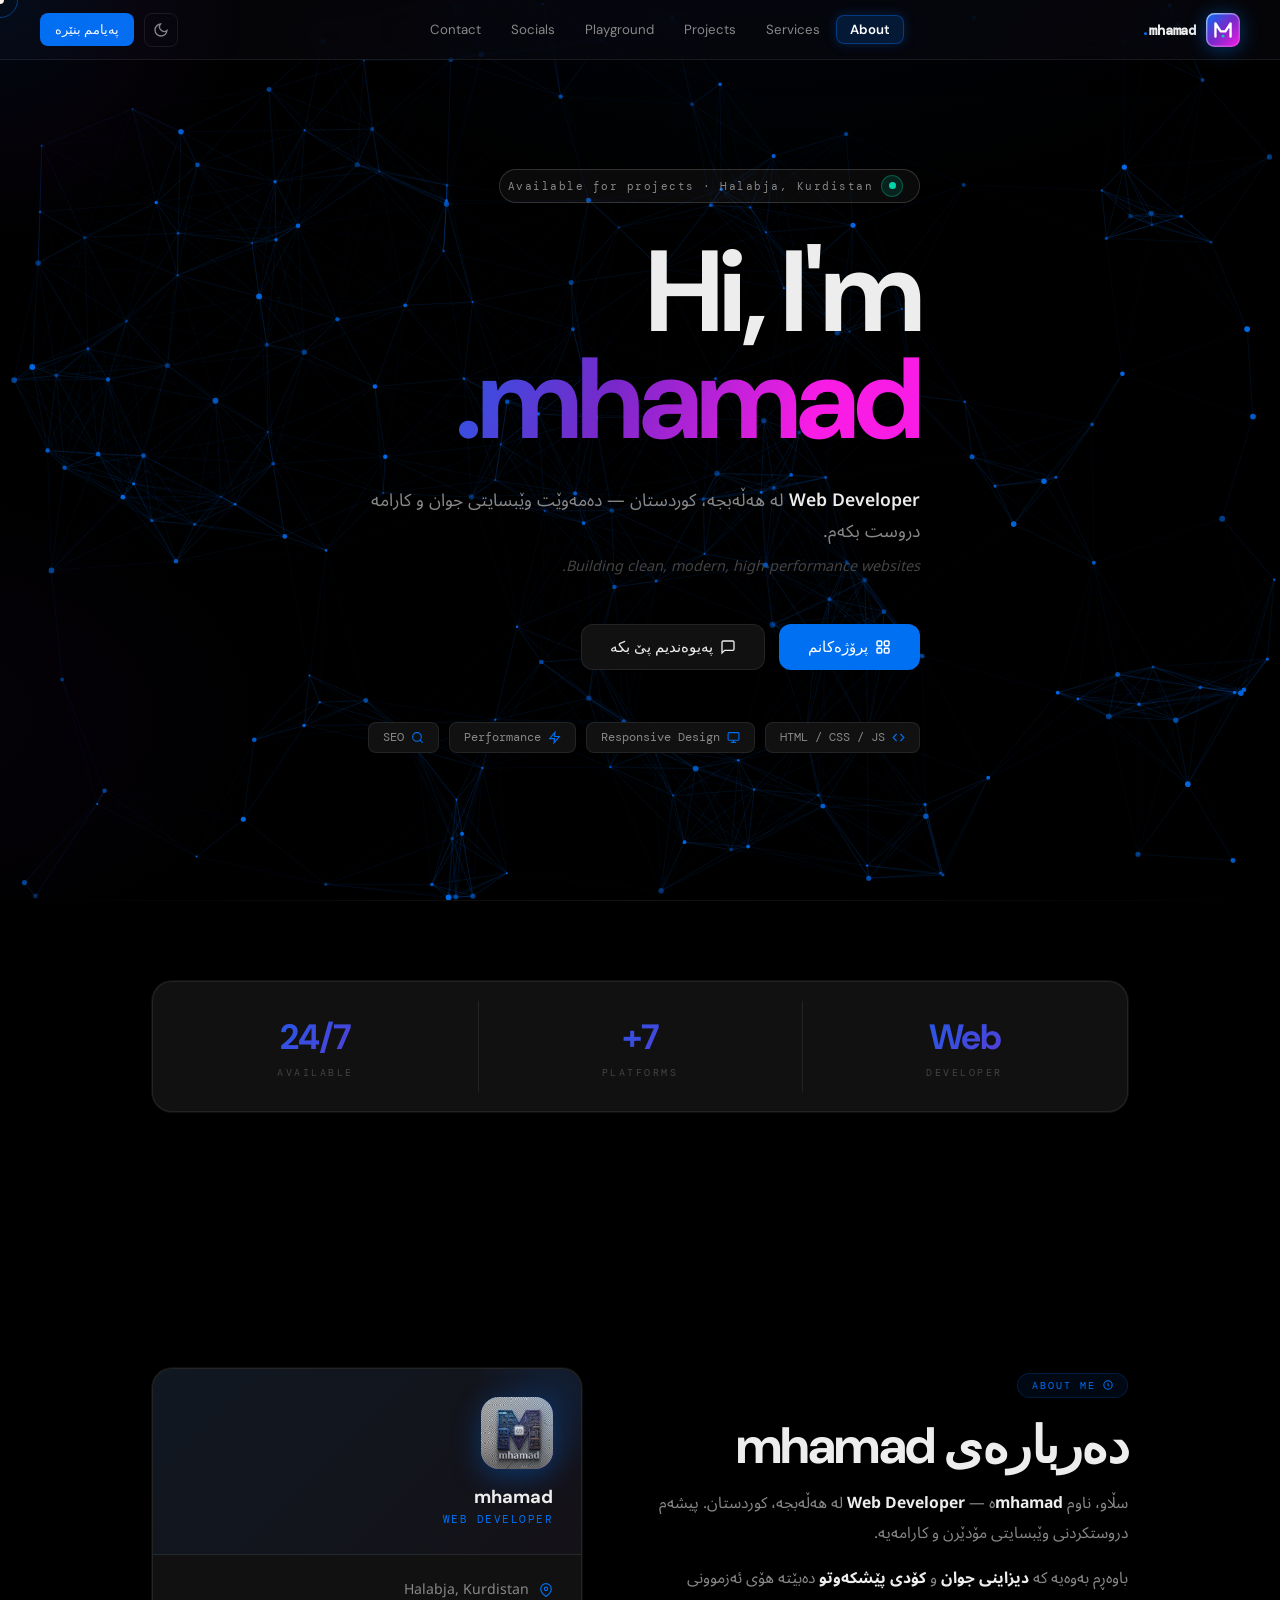
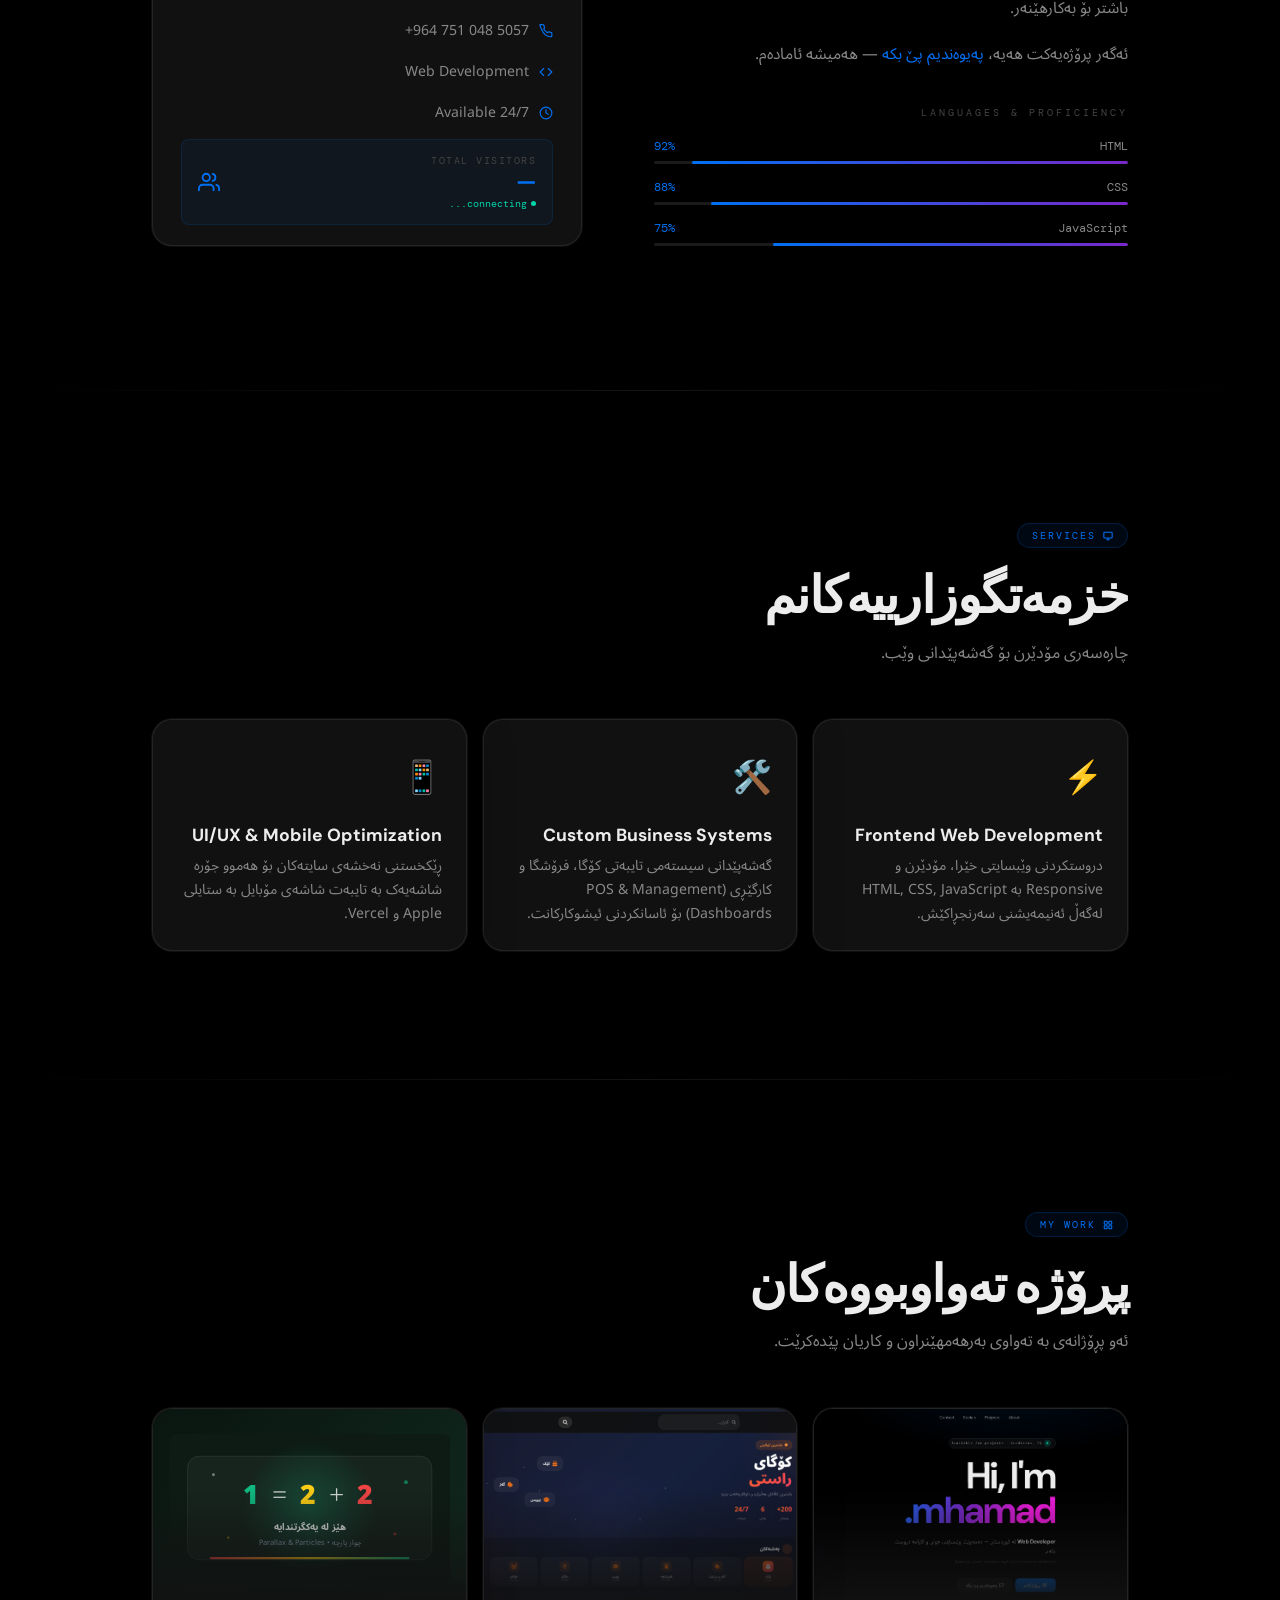
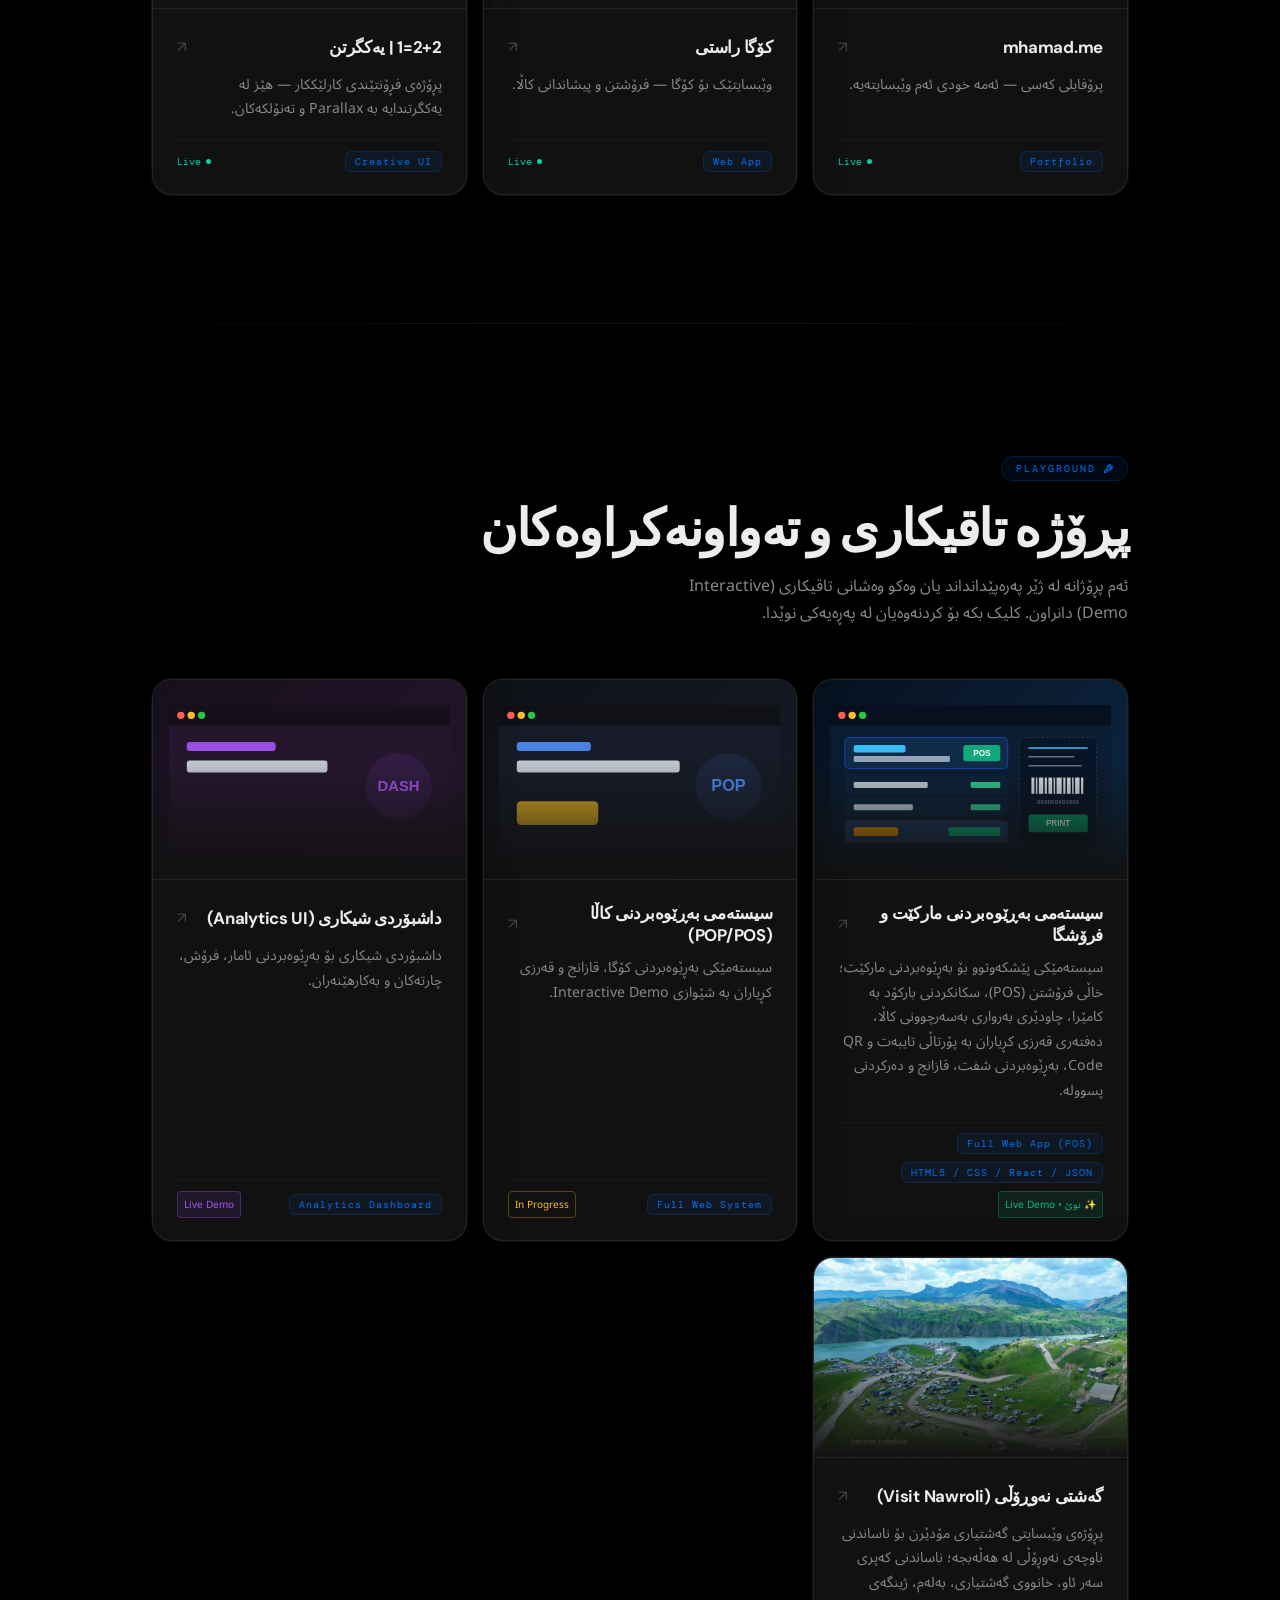
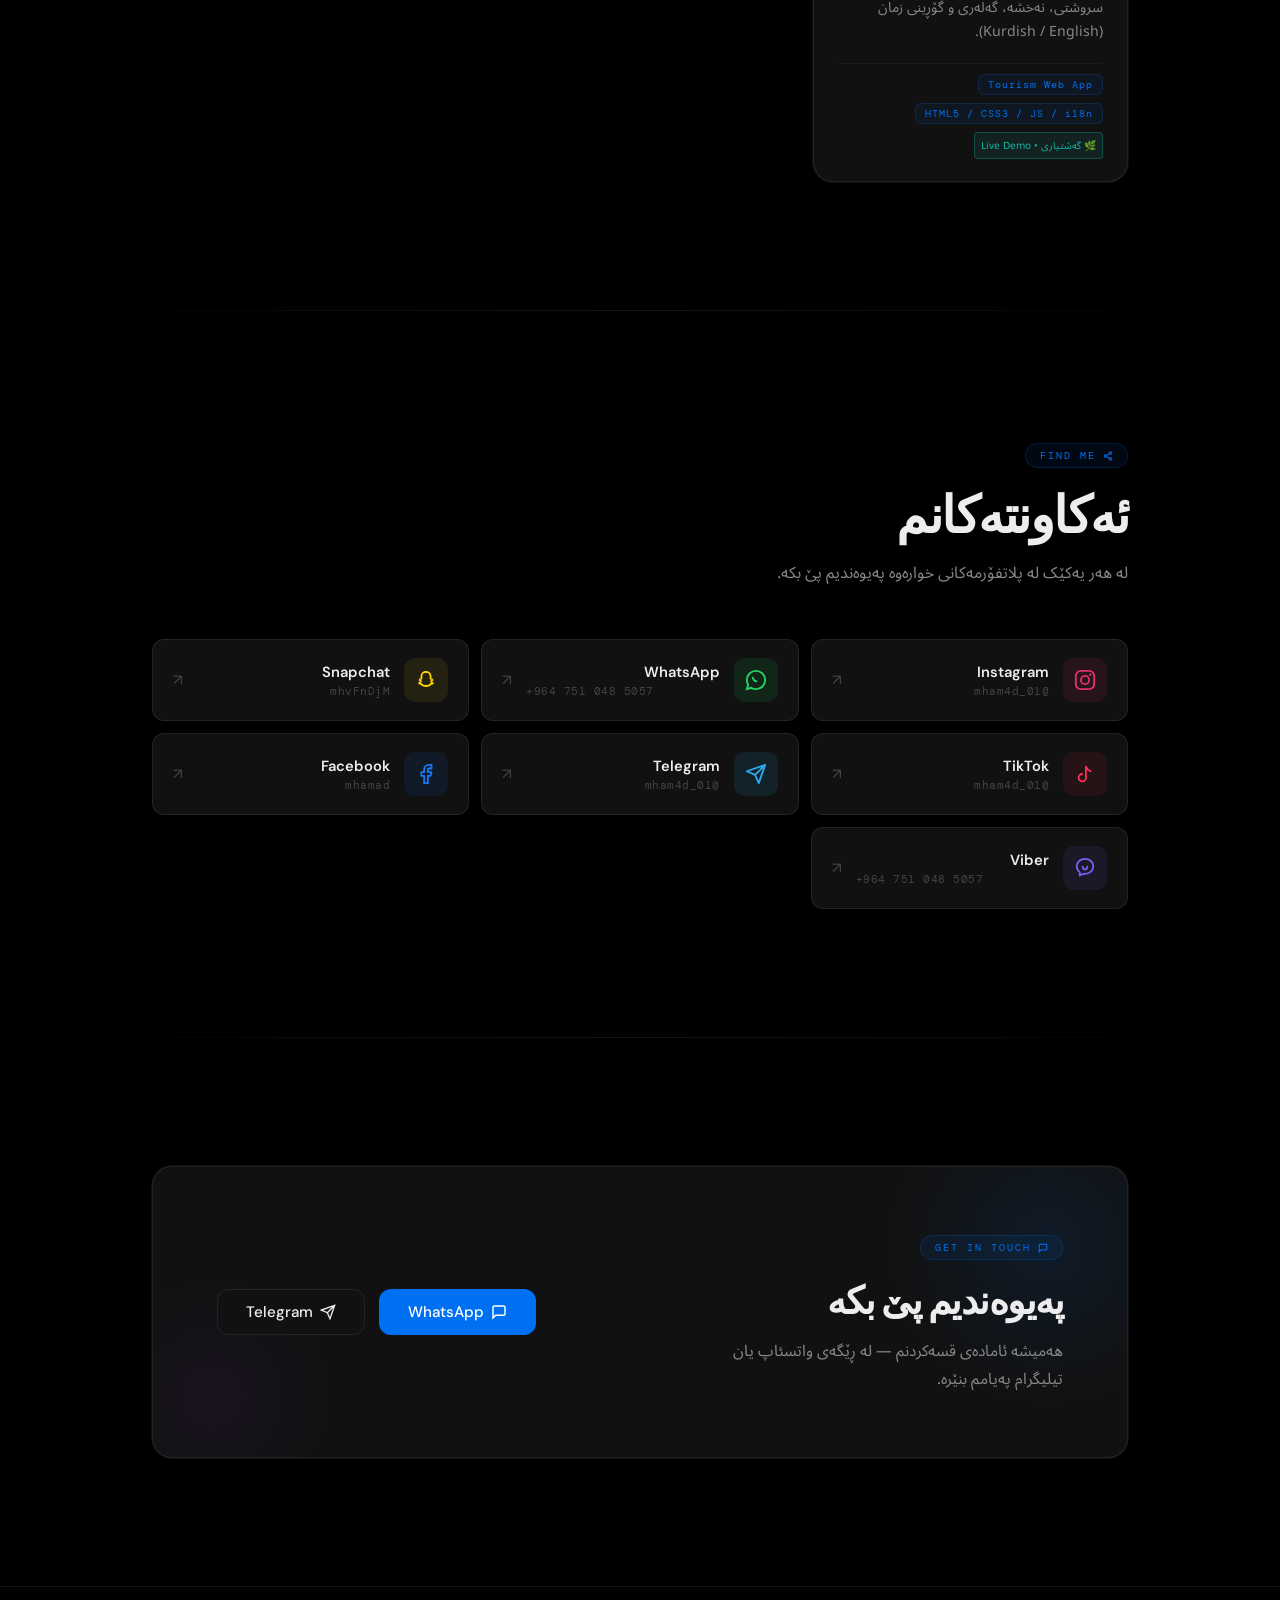
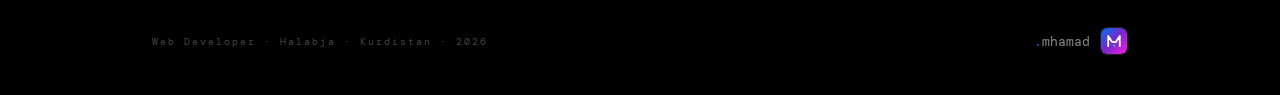
==== commit 5a5be456: "Add files via upload" ====
--- a/index.html
+++ b/index.html
@@ -1,508 +1,1503 @@
-<!DOCTYPE html>
-<html lang="ku" dir="rtl" data-theme="dark">
-<head>
-<meta charset="UTF-8">
-<meta name="viewport" content="width=device-width, initial-scale=1.0">
-<title>mhamad — Web Developer | Kurdistan</title>
-<meta name="description" content="mhamad — Web Developer لە هەڵەبجە، کوردستان.">
-<meta name="author" content="mhamad">
-<meta name="robots" content="index,follow">
-<meta name="theme-color" content="#000000">
-<link rel="canonical" href="https://mhamadrebae-pixel.github.io/my-profile">
-<meta property="og:title" content="mhamad — Web Developer | Kurdistan">
-<meta property="og:description" content="Web Developer لە هەڵەبجە، کوردستان.">
-<meta property="og:type" content="website">
-<meta property="og:image" content="https://mhamadrebae-pixel.github.io/my-profile/image.png">
-<meta name="twitter:card" content="summary_large_image">
-<meta name="twitter:image" content="https://mhamadrebae-pixel.github.io/my-profile/image.png">
- 
-<link rel="icon" type="image/svg+xml" href="data:image/svg+xml,<svg xmlns='http://www.w3.org/2000/svg' viewBox='0 0 32 32'><defs><linearGradient id='g' x1='0' y1='0' x2='1' y2='1'><stop offset='0' stop-color='%230070f3'/><stop offset='1' stop-color='%237928ca'/></linearGradient></defs><rect width='32' height='32' rx='8' fill='url(%23g)'/><text x='50%25' y='55%25' dominant-baseline='middle' text-anchor='middle' font-family='system-ui' font-weight='700' font-size='17' fill='white'>M</text></svg>">
- 
-<link rel="preconnect" href="https://fonts.googleapis.com">
-<link rel="preconnect" href="https://fonts.gstatic.com" crossorigin>
-<link rel="stylesheet" href="https://fonts.googleapis.com/css2?family=DM+Sans:opsz,wght@9..40,300;9..40,400;9..40,500;9..40,600;9..40,700&family=DM+Mono:wght@400;500&family=Noto+Sans+Arabic:wght@300;400;500;600;700&display=swap">
-<link rel="stylesheet" href="style.css">
- 
-<!-- Firebase -->
-<script type="module">
-  import { initializeApp } from "https://www.gstatic.com/firebasejs/10.12.0/firebase-app.js";
-  import { getDatabase, ref, runTransaction, onValue } from "https://www.gstatic.com/firebasejs/10.12.0/firebase-database.js";
-  const db = getDatabase(initializeApp({
-    apiKey:"AIzaSyD2NT9N8qEOqV9Q5qJMSK286kYHvWEk2XM",
-    authDomain:"mhamad-site.firebaseapp.com",
-    databaseURL:"https://mhamad-site-default-rtdb.firebaseio.com",
-    projectId:"mhamad-site",
-    storageBucket:"mhamad-site.firebasestorage.app",
-    messagingSenderId:"554710363628",
-    appId:"1:554710363628:web:f3821f0be350f79ca3e4c9"
-  }));
-  const vRef = ref(db,'visitors/count');
-  if(!sessionStorage.getItem('fb_counted')){
-    runTransaction(vRef,c=>(c||0)+1).then(()=>sessionStorage.setItem('fb_counted','1')).catch(()=>{});
-  }
-  onValue(vRef,snap=>{
-    const n=snap.val()||0,el=document.getElementById('visitorCount'),st=document.getElementById('visitorStatus');
-    if(!el)return;
-    let cur=parseInt(el.textContent.replace(/,/g,''))||0;
-    if(cur>=n){el.textContent=n.toLocaleString();return;}
-    const step=Math.max(1,Math.ceil((n-cur)/30));
-    const t=setInterval(()=>{cur=Math.min(cur+step,n);el.textContent=cur.toLocaleString();if(cur>=n){clearInterval(t);if(st)st.textContent='live · firebase';}},25);
-  });
-</script>
- 
-<script type="application/ld+json">
-{"@context":"https://schema.org","@type":"Person","name":"mhamad","jobTitle":"Web Developer","address":{"@type":"PostalAddress","addressLocality":"Halabja","addressRegion":"Kurdistan","addressCountry":"IQ"},"sameAs":["https://www.instagram.com/mham4d_01","https://t.me/mham4d_01","https://www.tiktok.com/@mham4d_01"]}
-</script>
-</head>
-<body>
- 
-<!-- PAGE TRANSITION -->
-<div class="page-transition" id="pageTransition"></div>
- 
-<!-- CURSOR -->
-<div id="cursor-glow"></div>
-<div id="cursor-ring"></div>
-<div id="cursor-dot"></div>
- 
-<!-- LOADER -->
-<div id="loader">
-  <div class="loader-mark">M</div>
-  <div class="loader-bar"><div class="loader-fill"></div></div>
-  <div class="loader-label">LOADING...</div>
-</div>
- 
-<!-- FULL-PAGE CANVAS BACKGROUND (Feature 1 + 3) -->
-<canvas id="bg-canvas"></canvas>
- 
-<!-- PROJECT MODAL -->
-<div class="modal-overlay" id="projectModal">
-  <div class="modal-box">
-    <button class="modal-close" id="modalClose">✕</button>
-    <img id="modalImg" class="modal-img" src="" alt="">
-    <div id="modalImgFallback" class="modal-img-fallback" style="display:none;"></div>
-    <div class="modal-body">
-      <div class="modal-tag" id="modalTag"></div>
-      <h2 class="modal-title" id="modalTitle"></h2>
-      <p class="modal-desc" id="modalDesc"></p>
-      <div class="modal-btns">
-        <a id="modalLiveBtn" href="#" target="_blank" rel="noopener" class="btn btn-primary btn-lg">
-          <svg width="15" height="15" viewBox="0 0 24 24" fill="none" stroke="currentColor" stroke-width="2.2" stroke-linecap="round"><path d="M18 13v6a2 2 0 0 1-2 2H5a2 2 0 0 1-2-2V8a2 2 0 0 1 2-2h6"/><polyline points="15 3 21 3 21 9"/><line x1="10" y1="14" x2="21" y2="3"/></svg>
-          سەردانی سایت
-        </a>
-        <button class="btn btn-ghost btn-lg" id="modalCloseBtn">داخستن</button>
-      </div>
-    </div>
-  </div>
-</div>
- 
-<div class="bg-mesh" aria-hidden="true"></div>
- 
-<!-- NAV -->
-<nav id="nav">
-  <div class="nav-brand">
-    <div class="nav-logo-box">M</div>
-    <span class="nav-brand-name">mhamad</span>
-  </div>
-  <div class="nav-center">
-    <a href="#about"    class="nav-link">About</a>
-    <a href="#projects" class="nav-link">Projects</a>
-    <a href="#socials"  class="nav-link">Socials</a>
-    <a href="#contact"  class="nav-link">Contact</a>
-  </div>
-  <div class="nav-right">
-    <button class="theme-btn" id="themeBtn" aria-label="Toggle theme">
-      <svg id="iconSun"  width="16" height="16" viewBox="0 0 24 24" fill="none" stroke="currentColor" stroke-width="2" stroke-linecap="round" style="display:none"><circle cx="12" cy="12" r="5"/><line x1="12" y1="1" x2="12" y2="3"/><line x1="12" y1="21" x2="12" y2="23"/><line x1="4.22" y1="4.22" x2="5.64" y2="5.64"/><line x1="18.36" y1="18.36" x2="19.78" y2="19.78"/><line x1="1" y1="12" x2="3" y2="12"/><line x1="21" y1="12" x2="23" y2="12"/><line x1="4.22" y1="19.78" x2="5.64" y2="18.36"/><line x1="18.36" y1="5.64" x2="19.78" y2="4.22"/></svg>
-      <svg id="iconMoon" width="16" height="16" viewBox="0 0 24 24" fill="none" stroke="currentColor" stroke-width="2" stroke-linecap="round"><path d="M21 12.79A9 9 0 1 1 11.21 3 7 7 0 0 0 21 12.79z"/></svg>
-    </button>
-    <!-- Magnetic Button -->
-    <div class="mag-wrap" data-magnetic>
-      <a href="https://wa.me/9647510485057" target="_blank" rel="noopener" class="btn btn-primary btn-sm">پەیامم بنێرە</a>
-    </div>
-  </div>
-</nav>
- 
-<!-- HERO -->
-<section class="hero">
-  <div class="wrap">
-    <div class="hero-badge">
-      <div class="hero-badge-dot"></div>
-      Available for projects · Halabja, Kurdistan
-    </div>
-    <h1 class="hero-h1">
-      <span class="line">Hi, I'm</span>
-      <span class="line grad">mhamad.</span>
-    </h1>
-    <div class="hero-desc">
-      <p><strong>Web Developer</strong> لە هەڵەبجە، کوردستان — دەمەوێت وێبسایتی جوان و کارامە دروست بکەم.</p>
-      <p class="sub">Building clean, modern, high-performance websites.</p>
-    </div>
-    <div class="hero-actions">
-      <!-- Magnetic Buttons -->
-      <div class="mag-wrap" data-magnetic>
-        <a href="#projects" class="btn btn-primary btn-lg">
-          <svg width="16" height="16" viewBox="0 0 24 24" fill="none" stroke="currentColor" stroke-width="2.2" stroke-linecap="round"><rect x="3" y="3" width="7" height="7" rx="1.5"/><rect x="14" y="3" width="7" height="7" rx="1.5"/><rect x="3" y="14" width="7" height="7" rx="1.5"/><rect x="14" y="14" width="7" height="7" rx="1.5"/></svg>
-          پرۆژەکانم
-        </a>
-      </div>
-      <div class="mag-wrap" data-magnetic>
-        <a href="#contact" class="btn btn-ghost btn-lg">
-          <svg width="16" height="16" viewBox="0 0 24 24" fill="none" stroke="currentColor" stroke-width="2" stroke-linecap="round"><path d="M21 15a2 2 0 0 1-2 2H7l-4 4V5a2 2 0 0 1 2-2h14a2 2 0 0 1 2 2z"/></svg>
-          پەیوەندیم پێ بکە
-        </a>
-      </div>
-    </div>
-    <div class="hero-chips">
-      <div class="chip"><svg width="13" height="13" viewBox="0 0 24 24" fill="none" stroke="currentColor" stroke-width="2" stroke-linecap="round"><polyline points="16 18 22 12 16 6"/><polyline points="8 6 2 12 8 18"/></svg>HTML / CSS / JS</div>
-      <div class="chip"><svg width="13" height="13" viewBox="0 0 24 24" fill="none" stroke="currentColor" stroke-width="2" stroke-linecap="round"><rect x="2" y="3" width="20" height="14" rx="2"/><line x1="8" y1="21" x2="16" y2="21"/><line x1="12" y1="17" x2="12" y2="21"/></svg>Responsive Design</div>
-      <div class="chip"><svg width="13" height="13" viewBox="0 0 24 24" fill="none" stroke="currentColor" stroke-width="2" stroke-linecap="round"><path d="M13 2L3 14h9l-1 8 10-12h-9l1-8z"/></svg>Performance</div>
-      <div class="chip"><svg width="13" height="13" viewBox="0 0 24 24" fill="none" stroke="currentColor" stroke-width="2" stroke-linecap="round"><circle cx="11" cy="11" r="8"/><line x1="21" y1="21" x2="16.65" y2="16.65"/></svg>SEO</div>
-    </div>
-  </div>
-</section>
- 
-<div class="divider"></div>
- 
-<!-- STATS -->
-<div class="wrap">
-  <div class="stats-row r">
-    <div class="stat"><span class="stat-val">Web</span><div class="stat-key">Developer</div></div>
-    <div class="stat"><span class="stat-val">7+</span><div class="stat-key">Platforms</div></div>
-    <div class="stat"><span class="stat-val">24/7</span><div class="stat-key">Available</div></div>
-  </div>
-</div>
- 
-<!-- ABOUT -->
-<section id="about">
-  <div class="wrap">
-    <div class="about-grid">
-      <div>
-        <div class="sec-badge r"><svg width="10" height="10" viewBox="0 0 24 24" fill="none" stroke="currentColor" stroke-width="2.5"><circle cx="12" cy="12" r="10"/><path d="M12 8v4l3 3"/></svg>About Me</div>
-        <h2 class="sec-title r">دەربارەی mhamad</h2>
-        <div class="about-body r r-d1">
-          <p>سڵاو، ناوم <strong>mhamad</strong>ە — <strong>Web Developer</strong> لە هەڵەبجە، کوردستان. پیشەم دروستکردنی وێبسایتی مۆدێرن و کارامەیە.</p>
-          <p>باوەڕم بەوەیە کە <strong>دیزاینی جوان</strong> و <strong>کۆدی پێشکەوتو</strong> دەبێتە هۆی ئەزموونی باشتر بۆ بەکارهێنەر.</p>
-          <p>ئەگەر پرۆژەیەکت هەیە، <a href="#contact" style="color:var(--accent)">پەیوەندیم پێ بکە</a> — هەمیشە ئامادەم.</p>
-        </div>
-        <div class="skills-wrap r r-d2" id="skillsWrap">
-          <div class="skills-title">Languages</div>
-          <div class="skill-row" style="--pct:92%"><div class="skill-meta"><span class="skill-name">HTML</span><span class="skill-pct">92%</span></div><div class="skill-track"><div class="skill-fill"></div></div></div>
-          <div class="skill-row" style="--pct:88%"><div class="skill-meta"><span class="skill-name">CSS</span><span class="skill-pct">88%</span></div><div class="skill-track"><div class="skill-fill"></div></div></div>
-          <div class="skill-row" style="--pct:72%"><div class="skill-meta"><span class="skill-name">JavaScript</span><span class="skill-pct">72%</span></div><div class="skill-track"><div class="skill-fill"></div></div></div>
-        </div>
-      </div>
-      <div class="r r-d2">
-        <div class="about-card">
-          <div class="about-card-top">
-            <div class="about-avatar">M</div>
-            <div class="about-card-name">mhamad</div>
-            <div class="about-card-role">WEB DEVELOPER</div>
-          </div>
-          <div class="about-card-body">
-            <div class="info-row"><svg width="14" height="14" viewBox="0 0 24 24" fill="none" stroke="currentColor" stroke-width="2" stroke-linecap="round"><path d="M21 10c0 7-9 13-9 13s-9-6-9-13a9 9 0 0 1 18 0z"/><circle cx="12" cy="10" r="3"/></svg>Halabja, Kurdistan</div>
-            <div class="info-row"><svg width="14" height="14" viewBox="0 0 24 24" fill="none" stroke="currentColor" stroke-width="2" stroke-linecap="round"><path d="M22 16.92v3a2 2 0 0 1-2.18 2 19.79 19.79 0 0 1-8.63-3.07A19.5 19.5 0 0 1 4.67 9.63 19.79 19.79 0 0 1 1.6 1.07 2 2 0 0 1 3.57 1h3a2 2 0 0 1 2 1.72 12.84 12.84 0 0 0 .7 2.81 2 2 0 0 1-.45 2.11L8.09 8.56a16 16 0 0 0 6.29 6.29l.87-.87a2 2 0 0 1 2.11-.45 12.84 12.84 0 0 0 2.81.7A2 2 0 0 1 22 16.92z"/></svg><span dir="ltr">+964 751 048 5057</span></div>
-            <div class="info-row"><svg width="14" height="14" viewBox="0 0 24 24" fill="none" stroke="currentColor" stroke-width="2" stroke-linecap="round"><polyline points="16 18 22 12 16 6"/><polyline points="8 6 2 12 8 18"/></svg>Web Development</div>
-            <div class="info-row"><svg width="14" height="14" viewBox="0 0 24 24" fill="none" stroke="currentColor" stroke-width="2" stroke-linecap="round"><circle cx="12" cy="12" r="10"/><polyline points="12 6 12 12 16 14"/></svg>Available 24/7</div>
-            <div class="visitor-box">
-              <div>
-                <div class="visitor-label">Total Visitors</div>
-                <div class="visitor-val" id="visitorCount">—</div>
-                <div class="visitor-status" id="visitorStatus">connecting...</div>
-              </div>
-              <svg width="22" height="22" viewBox="0 0 24 24" fill="none" stroke="var(--accent)" stroke-width="2" stroke-linecap="round"><path d="M17 21v-2a4 4 0 0 0-4-4H5a4 4 0 0 0-4 4v2"/><circle cx="9" cy="7" r="4"/><path d="M23 21v-2a4 4 0 0 0-3-3.87M16 3.13a4 4 0 0 1 0 7.75"/></svg>
-            </div>
-          </div>
-        </div>
-      </div>
-    </div>
-  </div>
-</section>
- 
-<div class="divider"></div>
- 
-<!-- PROJECTS -->
-<section id="projects">
-  <div class="wrap">
-    <div class="sec-badge r"><svg width="10" height="10" viewBox="0 0 24 24" fill="none" stroke="currentColor" stroke-width="2.5"><rect x="3" y="3" width="7" height="7" rx="1"/><rect x="14" y="3" width="7" height="7" rx="1"/><rect x="3" y="14" width="7" height="7" rx="1"/><rect x="14" y="14" width="7" height="7" rx="1"/></svg>My Work</div>
-    <h2 class="sec-title r">پرۆژەکانم</h2>
-    <p class="sec-sub r">کلیک بکە بۆ بینینی وردەکاری هەر پرۆژەیەک.</p>
-    <div class="projects-grid">
-      <div class="proj-card r" data-modal="1" data-title="mhamad.me" data-desc="پرۆفایلی کەسی — وێبسایتی پۆرتفۆلیۆی کەسیم کە بە HTML، CSS و JavaScript دروستم کردووە." data-tag="Portfolio" data-img="image.png" data-url="https://mhamadrebae-pixel.github.io/my-profile">
-        <div class="proj-preview">
-          <img src="image.png" alt="mhamad.me" loading="lazy" onerror="this.style.display='none';this.nextElementSibling.style.display='flex';">
-          <div class="proj-preview-svg" style="display:none;background:linear-gradient(135deg,#0a0a1a,#0d1117);">
-            <svg viewBox="0 0 380 200" xmlns="http://www.w3.org/2000/svg" width="90%"><rect width="380" height="200" rx="8" fill="#0d1117"/><rect x="0" y="0" width="380" height="28" fill="#111"/><circle cx="16" cy="14" r="5" fill="#ff5f57"/><circle cx="30" cy="14" r="5" fill="#febc2e"/><circle cx="44" cy="14" r="5" fill="#28c840"/><rect x="24" y="50" width="70" height="9" rx="4" fill="#0070f3" opacity=".9"/><rect x="24" y="68" width="190" height="20" rx="5" fill="#ededed" opacity=".85"/><rect x="24" y="132" width="88" height="28" rx="8" fill="#0070f3" opacity=".9"/><circle cx="310" cy="110" r="55" fill="#0070f3" opacity=".06"/><text x="310" y="116" text-anchor="middle" font-family="sans-serif" font-size="24" font-weight="700" fill="#0070f3">M</text></svg>
-          </div>
-          <div class="proj-preview-overlay"></div>
-        </div>
-        <div class="proj-body">
-          <div class="proj-top"><div class="proj-name">mhamad.me</div><span class="proj-arrow">↗</span></div>
-          <div class="proj-desc">پرۆفایلی کەسی — ئەمە خودی ئەم وێبسایتەیە.</div>
-          <div class="proj-foot"><span class="proj-tag">Portfolio</span><span class="proj-live">Live</span></div>
-        </div>
-      </div>
- 
-      <div class="proj-card r r-d1" data-modal="1" data-title="کۆگا راستی" data-desc="وێبسایتێک بۆ کۆگا — فرۆشتن و پیشاندانی کاڵا بە شێوازێکی مۆدێرن و کارامە." data-tag="Web App" data-img="image copy.png" data-url="https://mhamadrebae-pixel.github.io/kogay-rasty/">
-        <div class="proj-preview">
-          <img src="image copy.png" alt="کۆگا راستی" loading="lazy" onerror="this.style.display='none';this.nextElementSibling.style.display='flex';">
-          <div class="proj-preview-svg" style="display:none;background:linear-gradient(135deg,#0a1a0a,#0d1a12);">
-            <svg viewBox="0 0 380 200" xmlns="http://www.w3.org/2000/svg" width="90%"><rect width="380" height="200" rx="8" fill="#0d1a12"/><rect x="0" y="0" width="380" height="28" fill="#111f14"/><circle cx="16" cy="14" r="5" fill="#ff5f57"/><circle cx="30" cy="14" r="5" fill="#febc2e"/><circle cx="44" cy="14" r="5" fill="#28c840"/><rect x="0" y="28" width="380" height="48" fill="#0d1f10"/><rect x="24" y="40" width="90" height="10" rx="4" fill="#25d366" opacity=".8"/><rect x="20" y="94" width="100" height="62" rx="8" fill="#1a2e1c" stroke="#25d366" stroke-width="1" stroke-opacity=".3"/><rect x="140" y="94" width="100" height="62" rx="8" fill="#1a2e1c" stroke="#25d366" stroke-width="1" stroke-opacity=".3"/><rect x="260" y="94" width="100" height="62" rx="8" fill="#1a2e1c" stroke="#25d366" stroke-width="1" stroke-opacity=".3"/></svg>
-          </div>
-          <div class="proj-preview-overlay"></div>
-        </div>
-        <div class="proj-body">
-          <div class="proj-top"><div class="proj-name">کۆگا راستی</div><span class="proj-arrow">↗</span></div>
-          <div class="proj-desc">وێبسایتێک بۆ کۆگا — فرۆشتن و پیشاندانی کاڵا.</div>
-          <div class="proj-foot"><span class="proj-tag">Web App</span><span class="proj-live">Live</span></div>
-        </div>
-      </div>
-    </div>
-  </div>
-</section>
- 
-<div class="divider"></div>
- 
-<!-- SOCIALS -->
-<section id="socials">
-  <div class="wrap">
-    <div class="sec-badge r"><svg width="10" height="10" viewBox="0 0 24 24" fill="none" stroke="currentColor" stroke-width="2.5"><circle cx="18" cy="5" r="3"/><circle cx="6" cy="12" r="3"/><circle cx="18" cy="19" r="3"/><path d="M8.59 13.51l6.83 3.98M15.41 6.51l-6.82 3.98"/></svg>Find Me</div>
-    <h2 class="sec-title r">ئەکاونتەکانم</h2>
-    <p class="sec-sub r">لە هەر یەکێک لە پلاتفۆرمەکانی خوارەوە پەیوەندیم پێ بکە.</p>
-    <div class="social-grid">
-      <a href="https://www.instagram.com/mham4d_01?igsh=MWNlZW43eHQ5a29ieg%3D%3D&utm_source=qr" target="_blank" rel="noopener" class="scard sc-ig r"><div class="scard-ico"><svg width="22" height="22" viewBox="0 0 24 24" fill="none"><rect x="2" y="2" width="20" height="20" rx="5.5" stroke="#e1306c" stroke-width="2"/><circle cx="12" cy="12" r="4.5" stroke="#e1306c" stroke-width="2"/><circle cx="17.8" cy="6.2" r="1.3" fill="#e1306c"/></svg></div><div class="scard-info"><div class="scard-name">Instagram</div><div class="scard-handle">@mham4d_01</div></div><div class="scard-arr">↗</div></a>
-      <a href="https://wa.me/9647510485057" target="_blank" rel="noopener" class="scard sc-wa r r-d1"><div class="scard-ico"><svg width="22" height="22" viewBox="0 0 24 24" fill="none"><path d="M12 2C6.477 2 2 6.477 2 12c0 1.935.549 3.741 1.5 5.27L2 22l4.73-1.5A9.953 9.953 0 0012 22c5.523 0 10-4.477 10-10S17.523 2 12 2z" stroke="#25d366" stroke-width="2"/><path d="M8.5 9.5c.4 1.8 2.2 3.6 4 4" stroke="#25d366" stroke-width="2" stroke-linecap="round"/></svg></div><div class="scard-info"><div class="scard-name">WhatsApp</div><div class="scard-handle" dir="ltr">+964 751 048 5057</div></div><div class="scard-arr">↗</div></a>
-      <a href="https://snapchat.com/t/mhvFnDjM" target="_blank" rel="noopener" class="scard sc-sn r r-d2"><div class="scard-ico"><svg width="22" height="22" viewBox="0 0 24 24" fill="none"><path d="M12 3C9.2 3 7 5.2 7 8v2.5c-.8.1-2 .5-2 1.5s1.2 1.2 1.5 1.3c-.2.6-.7 1.7-2 2.2.3.5 1.7.8 2.5.9.3.7 1.2 2.1 5 2.1s4.7-1.4 5-2.1c.8-.1 2.2-.4 2.5-.9-1.3-.5-1.8-1.6-2-2.2.3-.1 1.5-.3 1.5-1.3s-1.2-1.4-2-1.5V8c0-2.8-2.2-5-5-5z" stroke="#f9d000" stroke-width="2" stroke-linejoin="round"/></svg></div><div class="scard-info"><div class="scard-name">Snapchat</div><div class="scard-handle">mhvFnDjM</div></div><div class="scard-arr">↗</div></a>
-      <a href="https://www.tiktok.com/@mham4d_01" target="_blank" rel="noopener" class="scard sc-tt r"><div class="scard-ico"><svg width="22" height="22" viewBox="0 0 24 24" fill="none"><path d="M9 12a4 4 0 104 4V4c.667 1.667 2 4 5 5" stroke="#ff2d55" stroke-width="2" stroke-linecap="round" stroke-linejoin="round"/></svg></div><div class="scard-info"><div class="scard-name">TikTok</div><div class="scard-handle">@mham4d_01</div></div><div class="scard-arr">↗</div></a>
-      <a href="https://t.me/mham4d_01" target="_blank" rel="noopener" class="scard sc-tg r r-d1"><div class="scard-ico"><svg width="22" height="22" viewBox="0 0 24 24" fill="none"><path d="M22 2L11 13M22 2L15 22l-4-9-9-4 20-7z" stroke="#2aabee" stroke-width="2" stroke-linecap="round" stroke-linejoin="round"/></svg></div><div class="scard-info"><div class="scard-name">Telegram</div><div class="scard-handle">@mham4d_01</div></div><div class="scard-arr">↗</div></a>
-      <a href="https://www.facebook.com/share/1CH9Kmob1T/" target="_blank" rel="noopener" class="scard sc-fb r r-d2"><div class="scard-ico"><svg width="22" height="22" viewBox="0 0 24 24" fill="none"><path d="M18 2h-3a5 5 0 00-5 5v3H7v4h3v8h4v-8h3l1-4h-4V7a1 1 0 011-1h3z" stroke="#1877f2" stroke-width="2" stroke-linecap="round" stroke-linejoin="round"/></svg></div><div class="scard-info"><div class="scard-name">Facebook</div><div class="scard-handle">mhamad</div></div><div class="scard-arr">↗</div></a>
-      <a href="viber://chat?number=9647510485057" class="scard sc-vb r"><div class="scard-ico"><svg width="22" height="22" viewBox="0 0 24 24" fill="none"><path d="M12 2C7 2 3 5.686 3 10.2c0 2.64 1.3 4.994 3.3 6.55V20l3.4-1.56A10.26 10.26 0 0012 18.4c5 0 9-3.686 9-8.2S17 2 12 2z" stroke="#7360f2" stroke-width="2"/><path d="M9.5 10.5c0 1.657 1.12 3 2.5 3s2.5-1.343 2.5-3" stroke="#7360f2" stroke-width="2" stroke-linecap="round"/></svg></div><div class="scard-info"><div class="scard-name">Viber</div><div class="scard-handle" dir="ltr">+964 751 048 5057</div></div><div class="scard-arr">↗</div></a>
-    </div>
-  </div>
-</section>
- 
-<div class="divider"></div>
- 
-<!-- CONTACT -->
-<section id="contact">
-  <div class="wrap">
-    <div class="cta-wrap r">
-      <div class="cta-inner">
-        <div>
-          <div class="sec-badge" style="margin-bottom:16px;"><svg width="10" height="10" viewBox="0 0 24 24" fill="none" stroke="currentColor" stroke-width="2.5"><path d="M21 15a2 2 0 0 1-2 2H7l-4 4V5a2 2 0 0 1 2-2h14a2 2 0 0 1 2 2z"/></svg>Get In Touch</div>
-          <h2 style="font-family:var(--sans);font-size:clamp(1.7rem,3vw,2.6rem);font-weight:700;letter-spacing:-1.5px;color:var(--text);margin-bottom:12px;">پەیوەندیم پێ بکە</h2>
-          <p style="color:var(--text2);font-size:.98rem;line-height:1.75;max-width:380px;">هەمیشە ئامادەی قسەکردنم — لە ڕێگەی واتسئاپ یان تیلیگرام پەیامم بنێرە.</p>
-        </div>
-        <div class="cta-btns">
-          <div class="mag-wrap" data-magnetic>
-            <a href="https://wa.me/9647510485057" target="_blank" rel="noopener" class="btn btn-primary btn-lg">
-              <svg width="16" height="16" viewBox="0 0 24 24" fill="none" stroke="currentColor" stroke-width="2.2" stroke-linecap="round"><path d="M21 15a2 2 0 0 1-2 2H7l-4 4V5a2 2 0 0 1 2-2h14a2 2 0 0 1 2 2z"/></svg>WhatsApp
-            </a>
-          </div>
-          <div class="mag-wrap" data-magnetic>
-            <a href="https://t.me/mham4d_01" target="_blank" rel="noopener" class="btn btn-ghost btn-lg">
-              <svg width="16" height="16" viewBox="0 0 24 24" fill="none" stroke="currentColor" stroke-width="2" stroke-linecap="round"><path d="M22 2L11 13M22 2L15 22l-4-9-9-4 20-7z"/></svg>Telegram
-            </a>
-          </div>
-        </div>
-      </div>
-    </div>
-  </div>
-</section>
- 
-<footer>
-  <div class="wrap">
-    <div class="footer-inner">
-      <div class="footer-logo">
-        <div class="footer-logo-box">M</div>
-        <span class="footer-logo-name">mhamad</span>
-      </div>
-      <div class="footer-copy">Web Developer · Halabja · Kurdistan · 2025</div>
-    </div>
-  </div>
-</footer>
- 
-<button id="scrollTop" aria-label="Scroll to top">
-  <svg width="17" height="17" viewBox="0 0 24 24" fill="none" stroke="currentColor" stroke-width="2.2" stroke-linecap="round"><polyline points="18 15 12 9 6 15"/></svg>
-</button>
- 
-<script>
-/* ══ 1. LOADER ══ */
-window.addEventListener('load',()=>setTimeout(()=>document.getElementById('loader').classList.add('hidden'),950));
- 
-/* ══ 2. THEME ══ */
-const html=document.documentElement;
-applyTheme(localStorage.getItem('theme')||'dark');
-document.getElementById('themeBtn').addEventListener('click',()=>{
-  const n=html.dataset.theme==='dark'?'light':'dark';
-  applyTheme(n);localStorage.setItem('theme',n);
-});
-function applyTheme(t){
-  html.dataset.theme=t;
-  document.getElementById('iconSun').style.display=t==='light'?'block':'none';
-  document.getElementById('iconMoon').style.display=t==='dark'?'block':'none';
-  if(window._ptColor!==undefined) window._ptColor=t==='dark'?'rgba(0,112,243,':'rgba(0,80,180,';
-}
- 
-/* ══ 3. SMOOTH ANCHOR SCROLL ══ */
-const lenis = null;
-document.querySelectorAll('a[href^="#"]').forEach(a=>{
-  a.addEventListener('click',e=>{
-    const target=document.querySelector(a.getAttribute('href'));
-    if(!target)return;
-    e.preventDefault();
-    target.scrollIntoView({behavior:'smooth',block:'start'});
-  });
-});
- 
-/* ══ 4. FULL-PAGE PARTICLES CANVAS (Feature 1 + 3) ══ */
-(function(){
-  const canvas=document.getElementById('bg-canvas');
-  const ctx=canvas.getContext('2d');
-  let W,H; window._ptColor='rgba(0,112,243,';
-  const mouse={x:-9999,y:-9999};
- 
-  function resize(){W=canvas.width=window.innerWidth;H=canvas.height=window.innerHeight;}
-  resize(); window.addEventListener('resize',resize);
-  window.addEventListener('mousemove',e=>{mouse.x=e.clientX;mouse.y=e.clientY;});
- 
-  // Create particles spread across full page height
-  const COUNT=160;
-  const pts=Array.from({length:COUNT},()=>({
-    x:Math.random()*window.innerWidth,
-    y:Math.random()*window.innerHeight,
-    vx:(Math.random()-.5)*.3,
-    vy:(Math.random()-.5)*.3,
-    r:Math.random()*1.8+.5,
-    o:Math.random()*.6+.2
-  }));
- 
-  function draw(){
-    // Resize canvas each frame to always cover viewport
-    if(canvas.width!==window.innerWidth||canvas.height!==window.innerHeight){
-      canvas.width=window.innerWidth; canvas.height=window.innerHeight;
-    }
-    ctx.clearRect(0,0,canvas.width,canvas.height);
-    pts.forEach(p=>{
-      // mouse repel
-      const dx=p.x-mouse.x,dy=p.y-mouse.y,d=Math.sqrt(dx*dx+dy*dy);
-      if(d<140){const f=(140-d)/140*0.9;p.vx+=dx/d*f;p.vy+=dy/d*f;}
-      p.vx*=.978;p.vy*=.978;
-      p.x+=p.vx;p.y+=p.vy;
-      if(p.x<0)p.x=canvas.width;if(p.x>canvas.width)p.x=0;
-      if(p.y<0)p.y=canvas.height;if(p.y>canvas.height)p.y=0;
-      ctx.beginPath();
-      ctx.arc(p.x,p.y,p.r,0,Math.PI*2);
-      ctx.fillStyle=window._ptColor+p.o+')';
-      ctx.fill();
-    });
-    // Connection lines
-    for(let i=0;i<pts.length;i++){
-      for(let j=i+1;j<pts.length;j++){
-        const dx=pts[i].x-pts[j].x,dy=pts[i].y-pts[j].y,d=Math.sqrt(dx*dx+dy*dy);
-        if(d<160){
-          ctx.beginPath();ctx.moveTo(pts[i].x,pts[i].y);ctx.lineTo(pts[j].x,pts[j].y);
-          ctx.strokeStyle=window._ptColor+(1-d/160)*.18+')';
-          ctx.lineWidth=.6;ctx.stroke();
-        }
-      }
-    }
-    requestAnimationFrame(draw);
-  }
-  draw();
-})();
- 
-/* ══ 5. MAGNETIC BUTTONS (Feature 1) ══ */
-document.querySelectorAll('[data-magnetic]').forEach(wrap=>{
-  const btn=wrap.querySelector('.btn');
-  if(!btn)return;
-  wrap.addEventListener('mousemove',e=>{
-    const r=wrap.getBoundingClientRect();
-    const x=(e.clientX-r.left-r.width/2)*.35;
-    const y=(e.clientY-r.top-r.height/2)*.35;
-    btn.style.transform=`translate(${x}px,${y}px)`;
-  });
-  wrap.addEventListener('mouseleave',()=>{
-    btn.style.transform='translate(0,0)';
-  });
-});
- 
-/* ══ 6. PAGE TRANSITION ══ */
-const pt=document.getElementById('pageTransition');
-pt.style.transform='scaleY(1)';pt.style.transformOrigin='top';
-requestAnimationFrame(()=>requestAnimationFrame(()=>{
-  pt.style.transition='transform .55s cubic-bezier(.77,0,.175,1)';
-  pt.style.transform='scaleY(0)';
-}));
- 
-/* ══ 7. PROJECT MODAL ══ */
-const modal=document.getElementById('projectModal');
-function openModal(card){
-  document.getElementById('modalTitle').textContent=card.dataset.title||'';
-  document.getElementById('modalDesc').textContent=card.dataset.desc||'';
-  document.getElementById('modalTag').textContent=card.dataset.tag||'';
-  document.getElementById('modalLiveBtn').href=card.dataset.url||'#';
-  const img=document.getElementById('modalImg'),fb=document.getElementById('modalImgFallback');
-  if(card.dataset.img){img.src=card.dataset.img;img.style.display='block';fb.style.display='none';img.onerror=()=>{img.style.display='none';fb.style.display='flex';};}
-  else{img.style.display='none';fb.style.display='flex';}
-  modal.classList.add('open');document.body.style.overflow='hidden';
-}
-function closeModal(){modal.classList.remove('open');document.body.style.overflow='';}
-document.querySelectorAll('.proj-card[data-modal]').forEach(c=>c.addEventListener('click',()=>openModal(c)));
-document.getElementById('modalClose').addEventListener('click',closeModal);
-document.getElementById('modalCloseBtn').addEventListener('click',closeModal);
-modal.addEventListener('click',e=>{if(e.target===modal)closeModal();});
-document.addEventListener('keydown',e=>{if(e.key==='Escape')closeModal();});
- 
-/* ══ 8. GITHUB API ══ */
-(async()=>{
-  const grid=document.getElementById('reposGrid');
-  try{
-    const res=await fetch('https://api.github.com/users/mhamadrebae-pixel/repos?per_page=6&sort=updated');
-    const repos=await res.json();
-    if(!Array.isArray(repos)||!repos.length){grid.innerHTML='<div style="color:var(--text3);font-family:var(--mono);font-size:.75rem;padding:20px;">ڕیپۆزیتۆری نەدۆزرایەوە.</div>';return;}
-    grid.innerHTML=repos.filter(r=>!r.fork).slice(0,6).map(r=>`
-      <a href="${r.html_url}" target="_blank" rel="noopener" class="repo-card">
-        <div class="repo-name"><svg width="14" height="14" viewBox="0 0 24 24" fill="none" stroke="currentColor" stroke-width="2" stroke-linecap="round"><path d="M9 19c-5 1.5-5-2.5-7-3m14 6v-3.87a3.37 3.37 0 0 0-.94-2.61c3.14-.35 6.44-1.54 6.44-7A5.44 5.44 0 0 0 20 4.77 5.07 5.07 0 0 0 19.91 1S18.73.65 16 2.48a13.38 13.38 0 0 0-7 0C6.27.65 5.09 1 5.09 1A5.07 5.07 0 0 0 5 4.77a5.44 5.44 0 0 0-1.5 3.78c0 5.42 3.3 6.61 6.44 7A3.37 3.37 0 0 0 9 18.13V22"/></svg>${r.name}</div>
-        <div class="repo-desc">${r.description||'No description'}</div>
-        <div class="repo-meta">${r.language?`<span class="repo-lang">${r.language}</span>`:''}<span class="repo-stars">★ ${r.stargazers_count}</span></div>
-      </a>`).join('');
-  }catch{grid.innerHTML='<div style="color:var(--text3);font-family:var(--mono);font-size:.75rem;padding:20px;">GitHub API error.</div>';}
-})();
- 
-/* ══ 9. CURSOR ══ */
-const dot=document.getElementById('cursor-dot'),ring=document.getElementById('cursor-ring'),glow=document.getElementById('cursor-glow');
-let mx=0,my=0,rx=0,ry=0,gx=0,gy=0;
-document.addEventListener('mousemove',e=>{mx=e.clientX;my=e.clientY;});
-(function loop(){
-  dot.style.left=mx+'px';dot.style.top=my+'px';
-  rx+=(mx-rx)*.14;ry+=(my-ry)*.14;ring.style.left=rx+'px';ring.style.top=ry+'px';
-  gx+=(mx-gx)*.06;gy+=(my-gy)*.06;glow.style.left=gx+'px';glow.style.top=gy+'px';
-  requestAnimationFrame(loop);
-})();
-document.querySelectorAll('a,button,.chip,.stat,.proj-card,.scard,.repo-card,[data-magnetic]').forEach(el=>{
-  el.addEventListener('mouseenter',()=>document.body.classList.add('cursor-hover'));
-  el.addEventListener('mouseleave',()=>document.body.classList.remove('cursor-hover'));
-});
-document.addEventListener('mousedown',()=>document.body.classList.add('cursor-click'));
-document.addEventListener('mouseup',()=>document.body.classList.remove('cursor-click'));
- 
-/* ══ 10. NAV + SCROLL TOP ══ */
-const nav=document.getElementById('nav'),topBtn=document.getElementById('scrollTop');
-window.addEventListener('scroll',()=>{
-  nav.classList.toggle('scrolled',window.scrollY>30);
-  topBtn.classList.toggle('show',window.scrollY>400);
-},{passive:true});
-topBtn.addEventListener('click',()=>window.scrollTo({top:0,behavior:'smooth'}));
- 
-/* ══ 11. SCROLL REVEAL ══ */
-const obs=new IntersectionObserver(entries=>{
-  entries.forEach((e,i)=>{if(e.isIntersecting){setTimeout(()=>e.target.classList.add('v'),i*55);obs.unobserve(e.target);}});
-},{threshold:0.07});
-document.querySelectorAll('.r').forEach(el=>obs.observe(el));
- 
-/* SKILLS */
-new IntersectionObserver(entries=>{
-  entries.forEach(e=>{if(e.isIntersecting)e.target.querySelectorAll('.skill-row').forEach((r,i)=>setTimeout(()=>r.classList.add('animated'),i*130));});
-},{threshold:0.3}).observe(document.getElementById('skillsWrap'));
-</script>
-</body>
+<!DOCTYPE html>
+<html lang="ku" dir="rtl" data-theme="dark">
+
+<head>
+  <meta charset="UTF-8">
+  <meta name="viewport" content="width=device-width, initial-scale=1.0">
+  <title>mhamad — Web Developer | Kurdistan</title>
+  <meta name="description" content="mhamad — Web Developer لە هەڵەبجە، کوردستان.">
+  <meta name="author" content="mhamad">
+  <meta name="robots" content="index,follow">
+  <meta name="theme-color" content="#000000">
+  <link rel="canonical" href="https://mhamadrebae-pixel.github.io/my-profile">
+  <meta property="og:title" content="mhamad — Web Developer | Kurdistan">
+  <meta property="og:description" content="Web Developer لە هەڵەبجە، کوردستان.">
+  <meta property="og:type" content="website">
+  <meta property="og:image" content="https://mhamadrebae-pixel.github.io/my-profile/image.png">
+  <meta name="twitter:card" content="summary_large_image">
+  <meta name="twitter:image" content="https://mhamadrebae-pixel.github.io/my-profile/image.png">
+
+  <link rel="icon" type="image/svg+xml"
+    href="data:image/svg+xml,<svg xmlns='http://www.w3.org/2000/svg' viewBox='0 0 36 36'><defs><linearGradient id='g' x1='0%25' y1='0%25' x2='100%25' y2='100%25'><stop offset='0%25' stop-color='%230070f3'/><stop offset='50%25' stop-color='%237928ca'/><stop offset='100%25' stop-color='%23f81ce5'/></linearGradient></defs><rect width='36' height='36' rx='9' fill='url(%23g)'/><path d='M10 25V11L15.5 19.5L18 19.5L20.5 19.5L26 11V25' stroke='%23fff' stroke-width='2.5' stroke-linecap='round' stroke-linejoin='round'/><circle cx='18' cy='24.5' r='1.5' fill='%2300d4aa'/></svg>">
+
+  <link rel="preconnect" href="https://fonts.googleapis.com">
+  <link rel="preconnect" href="https://fonts.gstatic.com" crossorigin>
+  <link rel="stylesheet"
+    href="https://fonts.googleapis.com/css2?family=DM+Sans:opsz,wght@9..40,300;9..40,400;9..40,500;9..40,600;9..40,700&family=DM+Mono:wght@400;500&family=Noto+Sans+Arabic:wght@300;400;500;600;700;800&display=swap">
+  <link rel="stylesheet" href="style.css">
+
+  <!-- Firebase Visitor Counter -->
+  <script type="module">
+    import { initializeApp } from "https://www.gstatic.com/firebasejs/10.12.0/firebase-app.js";
+    import { getDatabase, ref, runTransaction, onValue } from "https://www.gstatic.com/firebasejs/10.12.0/firebase-database.js";
+
+    const firebaseConfig = {
+      apiKey: "AIzaSyD2NT9N8qEOqV9Q5qJMSK286kYHvWEk2XM",
+      authDomain: "mhamad-site.firebaseapp.com",
+      databaseURL: "https://mhamad-site-default-rtdb.firebaseio.com",
+      projectId: "mhamad-site",
+      storageBucket: "mhamad-site.firebasestorage.app",
+      messagingSenderId: "554710363628",
+      appId: "1:554710363628:web:f3821f0be350f79ca3e4c9"
+    };
+
+    const el = document.getElementById('visitorCount');
+    const st = document.getElementById('visitorStatus');
+
+    function animateCount(target) {
+      if (!el) return;
+      let cur = parseInt(el.textContent.replace(/,/g, '')) || 0;
+      if (cur >= target) { el.textContent = target.toLocaleString(); return; }
+      const step = Math.max(1, Math.ceil((target - cur) / 25));
+      const t = setInterval(() => {
+        cur = Math.min(cur + step, target);
+        el.textContent = cur.toLocaleString();
+        if (cur >= target) {
+          clearInterval(t);
+          if (st) st.textContent = 'live · firebase';
+        }
+      }, 30);
+    }
+
+    try {
+      const app = initializeApp(firebaseConfig);
+      const db = getDatabase(app);
+      const vRef = ref(db, 'visitors/count');
+
+      if (!sessionStorage.getItem('fb_counted')) {
+        runTransaction(vRef, c => (c || 0) + 1)
+          .then(() => sessionStorage.setItem('fb_counted', '1'))
+          .catch(err => {
+            console.warn('Firebase transaction note:', err);
+          });
+      }
+
+      onValue(vRef, snap => {
+        const val = snap.val();
+        if (val !== null && val !== undefined && val > 0) {
+          animateCount(val);
+        } else {
+          animateCount(1);
+        }
+      }, err => {
+        console.warn('Firebase read error (check Rules in Firebase Console):', err);
+        let local = parseInt(localStorage.getItem('local_visitors') || '142');
+        if (!sessionStorage.getItem('fb_counted')) {
+          local++;
+          localStorage.setItem('local_visitors', local);
+          sessionStorage.setItem('fb_counted', '1');
+        }
+        animateCount(local);
+        if (st) st.textContent = 'live · active';
+      });
+    } catch (e) {
+      console.warn('Firebase init error:', e);
+      let local = parseInt(localStorage.getItem('local_visitors') || '142');
+      animateCount(local);
+      if (st) st.textContent = 'live · active';
+    }
+  </script>
+
+  <script type="application/ld+json">
+{"@context":"https://schema.org","@type":"Person","name":"mhamad","jobTitle":"Web Developer","address":{"@type":"PostalAddress","addressLocality":"Halabja","addressRegion":"Kurdistan","addressCountry":"IQ"},"sameAs":["https://www.instagram.com/mham4d_01","https://t.me/mham4d_01","https://www.tiktok.com/@mham4d_01"]}
+</script>
+</head>
+
+<body>
+
+  <div class="page-transition" id="pageTransition"></div>
+
+  <div id="cursor-glow"></div>
+  <div id="cursor-ring"></div>
+  <div id="cursor-dot"></div>
+
+  <div id="loader">
+    <div class="loader-mark">
+      <svg viewBox="0 0 36 36" fill="none" xmlns="http://www.w3.org/2000/svg" style="width:100%;height:100%;">
+        <defs>
+          <linearGradient id="loadGrad" x1="0%" y1="0%" x2="100%" y2="100%">
+            <stop offset="0%" stop-color="#0070f3" />
+            <stop offset="50%" stop-color="#7928ca" />
+            <stop offset="100%" stop-color="#f81ce5" />
+          </linearGradient>
+        </defs>
+        <rect width="36" height="36" rx="9" fill="url(#loadGrad)" />
+        <path d="M10 25V11L15.5 19.5L18 19.5L20.5 19.5L26 11V25" stroke="#ffffff" stroke-width="2.5"
+          stroke-linecap="round" stroke-linejoin="round" />
+        <circle cx="18" cy="24.5" r="1.5" fill="#00d4aa" />
+      </svg>
+    </div>
+    <div class="loader-bar">
+      <div class="loader-fill"></div>
+    </div>
+    <div class="loader-label">LOADING...</div>
+  </div>
+
+  <canvas id="bg-canvas"></canvas>
+
+  <!-- PROJECT MODAL -->
+  <div class="modal-overlay" id="projectModal">
+    <div class="modal-box">
+      <button class="modal-close" id="modalClose">✕</button>
+      <img id="modalImg" class="modal-img" src="" alt="">
+      <div id="modalImgFallback" class="modal-img-fallback" style="display:none;"></div>
+      <div class="modal-body">
+        <div class="modal-tag" id="modalTag"></div>
+        <h2 class="modal-title" id="modalTitle"></h2>
+        <p class="modal-desc" id="modalDesc"></p>
+        <div class="modal-btns">
+          <a id="modalLiveBtn" href="#" target="_blank" rel="noopener" class="btn btn-primary btn-lg">
+            <svg width="15" height="15" viewBox="0 0 24 24" fill="none" stroke="currentColor" stroke-width="2.2"
+              stroke-linecap="round">
+              <path d="M18 13v6a2 2 0 0 1-2 2H5a2 2 0 0 1-2-2V8a2 2 0 0 1 2-2h6" />
+              <polyline points="15 3 21 3 21 9" />
+              <line x1="10" y1="14" x2="21" y2="3" />
+            </svg>
+            سەردانی سایت
+          </a>
+          <button class="btn btn-ghost btn-lg" id="modalCloseBtn">داخستن</button>
+        </div>
+      </div>
+    </div>
+  </div>
+
+  <div class="bg-mesh" aria-hidden="true"></div>
+
+  <!-- NAV -->
+  <nav id="nav">
+    <div class="nav-brand">
+      <div class="nav-logo-box">
+        <svg class="nav-logo-svg" viewBox="0 0 36 36" fill="none" xmlns="http://www.w3.org/2000/svg">
+          <defs>
+            <linearGradient id="navGrad" x1="0%" y1="0%" x2="100%" y2="100%">
+              <stop offset="0%" stop-color="#0070f3" />
+              <stop offset="50%" stop-color="#7928ca" />
+              <stop offset="100%" stop-color="#f81ce5" />
+            </linearGradient>
+            <linearGradient id="innerStroke" x1="0%" y1="0%" x2="100%" y2="100%">
+              <stop offset="0%" stop-color="rgba(255,255,255,0.6)" />
+              <stop offset="100%" stop-color="rgba(255,255,255,0.1)" />
+            </linearGradient>
+          </defs>
+          <rect width="36" height="36" rx="9" fill="url(#navGrad)" />
+          <rect x="0.75" y="0.75" width="34.5" height="34.5" rx="8.25" fill="none" stroke="url(#innerStroke)"
+            stroke-width="1.5" />
+          <path d="M10 25V11L15.5 19.5L18 19.5L20.5 19.5L26 11V25" stroke="#ffffff" stroke-width="2.5"
+            stroke-linecap="round" stroke-linejoin="round" />
+          <circle cx="18" cy="24.5" r="1.5" fill="#00d4aa" />
+        </svg>
+      </div>
+      <span class="nav-brand-name">mhamad<span class="brand-dot">.</span></span>
+    </div>
+    <div class="nav-center" id="navMenu">
+      <div class="nav-indicator" id="navIndicator"></div>
+
+      <a href="#about" class="nav-link active">About</a>
+      <a href="#services" class="nav-link">Services</a>
+      <a href="#projects" class="nav-link">Projects</a>
+      <a href="#playground" class="nav-link">Playground</a>
+      <a href="#socials" class="nav-link">Socials</a>
+      <a href="#contact" class="nav-link">Contact</a>
+    </div>
+    <div class="nav-right">
+      <button class="theme-btn" id="themeBtn" aria-label="Toggle theme">
+        <svg id="iconSun" width="16" height="16" viewBox="0 0 24 24" fill="none" stroke="currentColor" stroke-width="2"
+          stroke-linecap="round" style="display:none">
+          <circle cx="12" cy="12" r="5" />
+          <line x1="12" y1="1" x2="12" y2="3" />
+          <line x1="12" y1="21" x2="12" y2="23" />
+          <line x1="4.22" y1="4.22" x2="5.64" y2="5.64" />
+          <line x1="18.36" y1="18.36" x2="19.78" y2="19.78" />
+          <line x1="1" y1="12" x2="3" y2="12" />
+          <line x1="21" y1="12" x2="23" y2="12" />
+          <line x1="4.22" y1="19.78" x2="5.64" y2="18.36" />
+          <line x1="18.36" y1="5.64" x2="19.78" y2="4.22" />
+        </svg>
+        <svg id="iconMoon" width="16" height="16" viewBox="0 0 24 24" fill="none" stroke="currentColor" stroke-width="2"
+          stroke-linecap="round">
+          <path d="M21 12.79A9 9 0 1 1 11.21 3 7 7 0 0 0 21 12.79z" />
+        </svg>
+      </button>
+      <div class="mag-wrap" data-magnetic>
+        <a href="https://wa.me/9647510485057" target="_blank" rel="noopener" class="btn btn-primary btn-sm">پەیامم
+          بنێرە</a>
+      </div>
+      <button class="mobile-toggle" id="mobileToggle" aria-label="Toggle Menu">☰</button>
+    </div>
+  </nav>
+
+  <!-- HERO -->
+  <section class="hero">
+    <div class="wrap">
+      <div class="hero-badge">
+        <div class="hero-badge-dot"></div>
+        Available for projects · Halabja, Kurdistan
+      </div>
+      <h1 class="hero-h1">
+        <span class="line">Hi, I'm</span>
+        <span class="line grad">mhamad.</span>
+      </h1>
+      <div class="hero-desc">
+        <p><strong>Web Developer</strong> لە هەڵەبجە، کوردستان — دەمەوێت وێبسایتی جوان و کارامە دروست بکەم.</p>
+        <p class="sub">Building clean, modern, high-performance websites.</p>
+      </div>
+      <div class="hero-actions">
+        <div class="mag-wrap" data-magnetic>
+          <a href="#projects" class="btn btn-primary btn-lg">
+            <svg width="16" height="16" viewBox="0 0 24 24" fill="none" stroke="currentColor" stroke-width="2.2"
+              stroke-linecap="round">
+              <rect x="3" y="3" width="7" height="7" rx="1.5" />
+              <rect x="14" y="3" width="7" height="7" rx="1.5" />
+              <rect x="3" y="14" width="7" height="7" rx="1.5" />
+              <rect x="14" y="14" width="7" height="7" rx="1.5" />
+            </svg>
+            پرۆژەکانم
+          </a>
+        </div>
+        <div class="mag-wrap" data-magnetic>
+          <a href="#contact" class="btn btn-ghost btn-lg">
+            <svg width="16" height="16" viewBox="0 0 24 24" fill="none" stroke="currentColor" stroke-width="2"
+              stroke-linecap="round">
+              <path d="M21 15a2 2 0 0 1-2 2H7l-4 4V5a2 2 0 0 1 2-2h14a2 2 0 0 1 2 2z" />
+            </svg>
+            پەیوەندیم پێ بکە
+          </a>
+        </div>
+      </div>
+      <div class="hero-chips">
+        <div class="chip"><svg width="13" height="13" viewBox="0 0 24 24" fill="none" stroke="currentColor"
+            stroke-width="2" stroke-linecap="round">
+            <polyline points="16 18 22 12 16 6" />
+            <polyline points="8 6 2 12 8 18" />
+          </svg>HTML / CSS / JS</div>
+        <div class="chip"><svg width="13" height="13" viewBox="0 0 24 24" fill="none" stroke="currentColor"
+            stroke-width="2" stroke-linecap="round">
+            <rect x="2" y="3" width="20" height="14" rx="2" />
+            <line x1="8" y1="21" x2="16" y2="21" />
+            <line x1="12" y1="17" x2="12" y2="21" />
+          </svg>Responsive Design</div>
+        <div class="chip"><svg width="13" height="13" viewBox="0 0 24 24" fill="none" stroke="currentColor"
+            stroke-width="2" stroke-linecap="round">
+            <path d="M13 2L3 14h9l-1 8 10-12h-9l1-8z" />
+          </svg>Performance</div>
+        <div class="chip"><svg width="13" height="13" viewBox="0 0 24 24" fill="none" stroke="currentColor"
+            stroke-width="2" stroke-linecap="round">
+            <circle cx="11" cy="11" r="8" />
+            <line x1="21" y1="21" x2="16.65" y2="16.65" />
+          </svg>SEO</div>
+      </div>
+    </div>
+  </section>
+
+  <div class="divider"></div>
+
+  <!-- STATS -->
+  <div class="wrap">
+    <div class="stats-row r">
+      <div class="stat"><span class="stat-val">Web</span>
+        <div class="stat-key">Developer</div>
+      </div>
+      <div class="stat"><span class="stat-val">7+</span>
+        <div class="stat-key">Platforms</div>
+      </div>
+      <div class="stat"><span class="stat-val">24/7</span>
+        <div class="stat-key">Available</div>
+      </div>
+    </div>
+  </div>
+
+  <!-- ABOUT -->
+  <section id="about">
+    <div class="wrap">
+      <div class="about-grid">
+        <div>
+          <div class="sec-badge r"><svg width="10" height="10" viewBox="0 0 24 24" fill="none" stroke="currentColor"
+              stroke-width="2.5">
+              <circle cx="12" cy="12" r="10" />
+              <path d="M12 8v4l3 3" />
+            </svg>About Me</div>
+          <h2 class="sec-title r">دەربارەی mhamad</h2>
+          <div class="about-body r r-d1">
+            <p>سڵاو، ناوم <strong>mhamad</strong>ە — <strong>Web Developer</strong> لە هەڵەبجە، کوردستان. پیشەم
+              دروستکردنی وێبسایتی مۆدێرن و کارامەیە.</p>
+            <p>باوەڕم بەوەیە کە <strong>دیزاینی جوان</strong> و <strong>کۆدی پێشکەوتو</strong> دەبێتە هۆی ئەزموونی باشتر
+              بۆ بەکارهێنەر.</p>
+            <p>ئەگەر پرۆژەیەکت هەیە، <a href="#contact" style="color:var(--accent)">پەیوەندیم پێ بکە</a> — هەمیشە
+              ئامادەم.</p>
+          </div>
+          <div class="skills-wrap r r-d2" id="skillsWrap">
+            <div class="skills-title">Languages & Proficiency</div>
+            <div class="skill-row" style="--pct:92%">
+              <div class="skill-meta"><span class="skill-name">HTML</span><span class="skill-pct">92%</span></div>
+              <div class="skill-track">
+                <div class="skill-fill"></div>
+              </div>
+            </div>
+            <div class="skill-row" style="--pct:88%">
+              <div class="skill-meta"><span class="skill-name">CSS</span><span class="skill-pct">88%</span></div>
+              <div class="skill-track">
+                <div class="skill-fill"></div>
+              </div>
+            </div>
+            <div class="skill-row" style="--pct:75%">
+              <div class="skill-meta"><span class="skill-name">JavaScript</span><span class="skill-pct">75%</span></div>
+              <div class="skill-track">
+                <div class="skill-fill"></div>
+              </div>
+            </div>
+          </div>
+        </div>
+        <div class="r r-d2">
+          <div class="about-card">
+            <div class="about-card-top">
+              <div class="about-avatar">
+                <img src="logo.jpeg" alt="mhamad" style="width:100%;height:100%;object-fit:cover;border-radius:18px;" onerror="this.style.display='none';">
+              </div>
+              <div class="about-card-name">mhamad</div>
+              <div class="about-card-role">WEB DEVELOPER</div>
+            </div>
+            <div class="about-card-body">
+              <div class="info-row"><svg width="14" height="14" viewBox="0 0 24 24" fill="none" stroke="currentColor"
+                  stroke-width="2" stroke-linecap="round">
+                  <path d="M21 10c0 7-9 13-9 13s-9-6-9-13a9 9 0 0 1 18 0z" />
+                  <circle cx="12" cy="10" r="3" />
+                </svg>Halabja, Kurdistan</div>
+              <div class="info-row"><svg width="14" height="14" viewBox="0 0 24 24" fill="none" stroke="currentColor"
+                  stroke-width="2" stroke-linecap="round">
+                  <path
+                    d="M22 16.92v3a2 2 0 0 1-2.18 2 19.79 19.79 0 0 1-8.63-3.07A19.5 19.5 0 0 1 4.67 9.63 19.79 19.79 0 0 1 1.6 1.07 2 2 0 0 1 3.57 1h3a2 2 0 0 1 2 1.72 12.84 12.84 0 0 0 .7 2.81 2 2 0 0 1-.45 2.11L8.09 8.56a16 16 0 0 0 6.29 6.29l.87-.87a2 2 0 0 1 2.11-.45 12.84 12.84 0 0 0 2.81.7A2 2 0 0 1 22 16.92z" />
+                </svg><span dir="ltr">+964 751 048 5057</span></div>
+              <div class="info-row"><svg width="14" height="14" viewBox="0 0 24 24" fill="none" stroke="currentColor"
+                  stroke-width="2" stroke-linecap="round">
+                  <polyline points="16 18 22 12 16 6" />
+                  <polyline points="8 6 2 12 8 18" />
+                </svg>Web Development</div>
+              <div class="info-row"><svg width="14" height="14" viewBox="0 0 24 24" fill="none" stroke="currentColor"
+                  stroke-width="2" stroke-linecap="round">
+                  <circle cx="12" cy="12" r="10" />
+                  <polyline points="12 6 12 12 16 14" />
+                </svg>Available 24/7</div>
+              <div class="visitor-box">
+                <div>
+                  <div class="visitor-label">Total Visitors</div>
+                  <div class="visitor-val" id="visitorCount">—</div>
+                  <div class="visitor-status" id="visitorStatus">connecting...</div>
+                </div>
+                <svg width="22" height="22" viewBox="0 0 24 24" fill="none" stroke="var(--accent)" stroke-width="2"
+                  stroke-linecap="round">
+                  <path d="M17 21v-2a4 4 0 0 0-4-4H5a4 4 0 0 0-4 4v2" />
+                  <circle cx="9" cy="7" r="4" />
+                  <path d="M23 21v-2a4 4 0 0 0-3-3.87M16 3.13a4 4 0 0 1 0 7.75" />
+                </svg>
+              </div>
+            </div>
+          </div>
+        </div>
+      </div>
+    </div>
+  </section>
+
+  <div class="divider"></div>
+
+  <!-- SERVICES -->
+  <section id="services">
+    <div class="wrap">
+      <div class="sec-badge r"><svg width="10" height="10" viewBox="0 0 24 24" fill="none" stroke="currentColor"
+          stroke-width="2.5">
+          <rect x="2" y="3" width="20" height="14" rx="2" />
+          <line x1="8" y1="21" x2="16" y2="21" />
+          <line x1="12" y1="17" x2="12" y2="21" />
+        </svg>Services</div>
+      <h2 class="sec-title r">خزمەتگوزارییەکانم</h2>
+      <p class="sec-sub r">چارەسەری مۆدێرن بۆ گەشەپێدانی وێب.</p>
+      <div class="services-grid">
+        <div class="service-card r">
+          <div class="service-icon">⚡</div>
+          <h3 class="service-title">Frontend Web Development</h3>
+          <p class="service-desc">دروستکردنی وێبسایتی خێرا، مۆدێرن و Responsive بە HTML, CSS, JavaScript لەگەڵ
+            ئەنیمەیشنی سەرنجڕاکێش.</p>
+        </div>
+        <div class="service-card r r-d1">
+          <div class="service-icon">🛠️</div>
+          <h3 class="service-title">Custom Business Systems</h3>
+          <p class="service-desc">گەشەپێدانی سیستەمی تایبەتی کۆگا، فرۆشگا و کارگێڕی (POS & Management Dashboards) بۆ
+            ئاسانکردنی ئیشوکارکانت.</p>
+        </div>
+        <div class="service-card r r-d2">
+          <div class="service-icon">📱</div>
+          <h3 class="service-title">UI/UX & Mobile Optimization</h3>
+          <p class="service-desc">ڕێکخستنی نەخشەی سایتەکان بۆ هەموو جۆرە شاشەیەک بە تایبەت شاشەی مۆبایل بە ستایلی Apple
+            و Vercel.</p>
+        </div>
+      </div>
+    </div>
+  </section>
+
+  <div class="divider"></div>
+
+  <!-- PROJECTS (COMPLETED) -->
+  <section id="projects">
+    <div class="wrap">
+      <div class="sec-badge r">
+        <svg width="10" height="10" viewBox="0 0 24 24" fill="none" stroke="currentColor" stroke-width="2.5">
+          <rect x="3" y="3" width="7" height="7" rx="1" />
+          <rect x="14" y="3" width="7" height="7" rx="1" />
+          <rect x="3" y="14" width="7" height="7" rx="1" />
+          <rect x="14" y="14" width="7" height="7" rx="1" />
+        </svg>
+        My Work
+      </div>
+      <h2 class="sec-title r">پڕۆژە تەواوبووەکان</h2>
+      <p class="sec-sub r">ئەو پڕۆژانەی بە تەواوی بەرهەمهێنراون و کاریان پێدەکرێت.</p>
+
+      <div class="projects-grid">
+
+        <!-- PORTFOLIO WEBSITE -->
+        <div class="proj-card r" data-modal="1" data-title="mhamad.me"
+          data-desc="پرۆفایلی کەسی — وێبسایتی پۆرتفۆلیۆی کەسیم کە بە HTML، CSS و JavaScript دروستم کردووە."
+          data-tag="Portfolio" data-img="image.png" data-url="https://mhamadrebae-pixel.github.io/my-profile">
+          <div class="proj-preview">
+            <img src="image.png" alt="mhamad.me" loading="lazy"
+              onerror="this.style.display='none';this.nextElementSibling.style.display='flex';">
+            <div class="proj-preview-svg" style="display:none;background:linear-gradient(135deg,#0a0a1a,#0d1117);">
+              <svg viewBox="0 0 380 200" xmlns="http://www.w3.org/2000/svg" width="90%">
+                <rect width="380" height="200" rx="8" fill="#0d1117" />
+                <rect x="0" y="0" width="380" height="28" fill="#111" />
+                <circle cx="16" cy="14" r="5" fill="#ff5f57" />
+                <circle cx="30" cy="14" r="5" fill="#febc2e" />
+                <circle cx="44" cy="14" r="5" fill="#28c840" />
+                <rect x="24" y="50" width="70" height="9" rx="4" fill="#0070f3" opacity=".9" />
+                <rect x="24" y="68" width="190" height="20" rx="5" fill="#ededed" opacity=".85" />
+                <rect x="24" y="132" width="88" height="28" rx="8" fill="#0070f3" opacity=".9" />
+                <circle cx="310" cy="110" r="55" fill="#0070f3" opacity=".06" /><text x="310" y="116"
+                  text-anchor="middle" font-family="sans-serif" font-size="24" font-weight="700" fill="#0070f3">M</text>
+              </svg>
+            </div>
+            <div class="proj-preview-overlay"></div>
+          </div>
+          <div class="proj-body">
+            <div class="proj-top">
+              <div class="proj-name">mhamad.me</div><span class="proj-arrow">↗</span>
+            </div>
+            <div class="proj-desc">پرۆفایلی کەسی — ئەمە خودی ئەم وێبسایتەیە.</div>
+            <div class="proj-foot"><span class="proj-tag">Portfolio</span><span class="proj-live">Live</span></div>
+          </div>
+        </div>
+
+        <!-- KOGA RASTI -->
+        <div class="proj-card r r-d1" data-modal="1" data-title="کۆگا راستی"
+          data-desc="وێبسایتێک بۆ کۆگا — فرۆشتن و پیشاندانی کاڵا بە شێوازێکی مۆدێرن و کارامە." data-tag="Web App"
+          data-img="image copy.png" data-url="https://mhamadrebae-pixel.github.io/kogay-rasty/">
+          <div class="proj-preview">
+            <img src="image copy.png" alt="کۆگا راستی" loading="lazy"
+              onerror="this.style.display='none';this.nextElementSibling.style.display='flex';">
+            <div class="proj-preview-svg" style="display:none;background:linear-gradient(135deg,#0a1a0a,#0d1a12);">
+              <svg viewBox="0 0 380 200" xmlns="http://www.w3.org/2000/svg" width="90%">
+                <rect width="380" height="200" rx="8" fill="#0d1a12" />
+                <rect x="0" y="0" width="380" height="28" fill="#111f14" />
+                <circle cx="16" cy="14" r="5" fill="#ff5f57" />
+                <circle cx="30" cy="14" r="5" fill="#febc2e" />
+                <circle cx="44" cy="14" r="5" fill="#28c840" />
+                <rect x="0" y="28" width="380" height="48" fill="#0d1f10" />
+                <rect x="24" y="40" width="90" height="10" rx="4" fill="#25d366" opacity=".8" />
+                <rect x="20" y="94" width="100" height="62" rx="8" fill="#1a2e1c" stroke="#25d366" stroke-width="1"
+                  stroke-opacity=".3" />
+                <rect x="140" y="94" width="100" height="62" rx="8" fill="#1a2e1c" stroke="#25d366" stroke-width="1"
+                  stroke-opacity=".3" />
+                <rect x="260" y="94" width="100" height="62" rx="8" fill="#1a2e1c" stroke="#25d366" stroke-width="1"
+                  stroke-opacity=".3" />
+              </svg>
+            </div>
+            <div class="proj-preview-overlay"></div>
+          </div>
+          <div class="proj-body">
+            <div class="proj-top">
+              <div class="proj-name">کۆگا راستی</div><span class="proj-arrow">↗</span>
+            </div>
+            <div class="proj-desc">وێبسایتێک بۆ کۆگا — فرۆشتن و پیشاندانی کاڵا.</div>
+            <div class="proj-foot"><span class="proj-tag">Web App</span><span class="proj-live">Live</span></div>
+          </div>
+        </div>
+
+        <!-- CAFE & RESTAURANT QR MENU 
+        <div class="proj-card r r-d2" data-modal="1" data-title="سیستەمی مێنیوی کافێ"
+          data-desc="سیستەمی مێنیوی دیجیتاڵی بە QR Code بۆ کافێ و ڕێستۆرانتەکان بە دیزاینی مۆدێرن و داواکاری خێرا."
+          data-tag="QR Menu System" data-img="" data-url="#">
+          <div class="proj-preview">
+            <div class="proj-preview-svg" style="display:flex;background:linear-gradient(135deg,#1a0d0a,#26140f);">
+              <svg viewBox="0 0 380 200" xmlns="http://www.w3.org/2000/svg" width="90%">
+                <rect width="380" height="200" rx="8" fill="#26140f" />
+                <rect x="0" y="0" width="380" height="28" fill="#1c0e0b" />
+                <circle cx="16" cy="14" r="5" fill="#ff5f57" />
+                <circle cx="30" cy="14" r="5" fill="#febc2e" />
+                <circle cx="44" cy="14" r="5" fill="#28c840" />
+                <rect x="24" y="50" width="110" height="12" rx="4" fill="#f97316" opacity=".9" />
+                <rect x="24" y="75" width="180" height="16" rx="4" fill="#e2e8f0" opacity=".85" />
+                <rect x="24" y="130" width="90" height="30" rx="6" fill="#f97316" opacity=".9" />
+              </svg>
+            </div>
+            <div class="proj-preview-overlay"></div>
+          </div>
+          <div class="proj-body">
+            <div class="proj-top">
+              <div class="proj-name">سیستەمی مێنیوی کافێ</div><span class="proj-arrow">↗</span>
+            </div>
+            <div class="proj-desc">مێنیوی دیجیتاڵی بۆ کافێ و ڕێستۆرانت بە QR Code.</div>
+            <div class="proj-foot"><span class="proj-tag">QR Menu</span><span class="proj-live">Live</span></div>
+          </div>
+
+        </div>
+
+                -->
+
+        <!-- TAXI & DELIVERY SYSTEM 
+        <div class="proj-card r r-d3" data-modal="1" data-title="سیستەمی تاکسی و گەیاندن"
+          data-desc="پلاتفۆرمی ئۆنلاین بۆ داواکردنی تاکسی و گەیاندنی کاڵا بە سیستەمی دیاری کردنی شوێن لەسەر نەخشە."
+          data-tag="Delivery Platform" data-img="" data-url="#">
+          <div class="proj-preview">
+            <div class="proj-preview-svg" style="display:flex;background:linear-gradient(135deg,#1a180a,#26230f);">
+              <svg viewBox="0 0 380 200" xmlns="http://www.w3.org/2000/svg" width="90%">
+                <rect width="380" height="200" rx="8" fill="#26230f" />
+                <rect x="0" y="0" width="380" height="28" fill="#1c1a0b" />
+                <circle cx="16" cy="14" r="5" fill="#ff5f57" />
+                <circle cx="30" cy="14" r="5" fill="#febc2e" />
+                <circle cx="44" cy="14" r="5" fill="#28c840" />
+                <rect x="24" y="50" width="100" height="12" rx="4" fill="#eab308" opacity=".9" />
+                <rect x="24" y="75" width="200" height="16" rx="4" fill="#e2e8f0" opacity=".85" />
+                <rect x="24" y="130" width="90" height="30" rx="6" fill="#eab308" opacity=".9" />
+              </svg>
+            </div>
+            <div class="proj-preview-overlay"></div>
+          </div>
+          <div class="proj-body">
+            <div class="proj-top">
+              <div class="proj-name">سیستەمی تاکسی و گەیاندن</div><span class="proj-arrow">↗</span>
+            </div>
+            <div class="proj-desc">پلاتفۆرمی ئۆنلاین بۆ تاکسی و گەیاندنی خێرا.</div>
+            <div class="proj-foot"><span class="proj-tag">Taxi & Booking</span><span class="proj-live">Live</span></div>
+          </div>
+        </div>
+        
+                -->
+
+        <!-- 2+2=1 | KURDISTAN UNITY (CREATIVE INTERACTIVE UI) -->
+        <div class="proj-card r r-d4" data-modal="1" data-title="2+2=1 | یەکگرتن"
+          data-desc="پڕۆژەی دیزاین و فڕۆنتێندی کارلێککار (Interactive UI) بە ناونیشانی '2+2=1 هێز لە یەکگرتندایە' لەگەڵ ئەنیمەیشنی تەنۆلکەکان، شاشەی شووشەیی (Glassmorphism)، و جوڵەی سێ ڕەهەندی بە جوڵەی ماوس (3D Parallax)."
+          data-tag="Creative Web UI" data-img=""
+          data-url="https://mhamadrebae-pixel.github.io/kurdistan/kurdistan-halabja.html">
+          <div class="proj-preview">
+            <div class="proj-preview-svg" style="display:flex;background:linear-gradient(135deg,#0a1510,#102a1e);">
+              <svg viewBox="0 0 380 200" xmlns="http://www.w3.org/2000/svg" width="90%">
+                <defs>
+                  <linearGradient id="kurdGrad" x1="0%" y1="0%" x2="100%" y2="0%">
+                    <stop offset="0%" stop-color="#ef4444" />
+                    <stop offset="50%" stop-color="#facc15" />
+                    <stop offset="100%" stop-color="#10b981" />
+                  </linearGradient>
+                  <radialGradient id="glowG" cx="50%" cy="50%" r="50%">
+                    <stop offset="0%" stop-color="#10b981" stop-opacity="0.25" />
+                    <stop offset="100%" stop-color="#10b981" stop-opacity="0" />
+                  </radialGradient>
+                </defs>
+                <rect width="380" height="200" rx="10" fill="#0d1b14" />
+                <circle cx="190" cy="100" r="90" fill="url(#glowG)" />
+                <rect x="25" y="30" width="330" height="140" rx="16" fill="rgba(255,255,255,0.04)"
+                  stroke="rgba(255,255,255,0.12)" stroke-width="1" />
+
+                <!-- Equation 2 + 2 = 1 -->
+                <text x="190" y="95" text-anchor="middle" font-family="'Noto Sans Arabic', sans-serif, system-ui"
+                  font-size="36" font-weight="900" letter-spacing="4">
+                  <tspan fill="#ef4444">2</tspan>
+                  <tspan fill="#ffffff" font-weight="300" opacity="0.8"> + </tspan>
+                  <tspan fill="#facc15">2</tspan>
+                  <tspan fill="#ffffff" font-weight="300" opacity="0.8"> = </tspan>
+                  <tspan fill="#10b981">1</tspan>
+                </text>
+
+                <!-- Subtitle -->
+                <text x="190" y="130" text-anchor="middle" font-family="'Noto Sans Arabic', sans-serif" font-size="13"
+                  font-weight="700" fill="#ffffff" opacity="0.9">
+                  هێز لە یەکگرتندایە
+                </text>
+                <text x="190" y="150" text-anchor="middle" font-family="'Noto Sans Arabic', sans-serif" font-size="10"
+                  font-weight="400" fill="#94a3b8">
+                  چوار پارچە • Parallax &amp; Particles
+                </text>
+
+                <!-- Bottom Kurdish Flag Gradient Line -->
+                <rect x="55" y="166" width="270" height="3" rx="1.5" fill="url(#kurdGrad)" />
+
+                <!-- Floating decorative particle stars -->
+                <circle cx="60" cy="55" r="2" fill="#ffffff" opacity="0.4" />
+                <circle cx="320" cy="65" r="2.5" fill="#10b981" opacity="0.6" />
+                <circle cx="80" cy="140" r="1.5" fill="#facc15" opacity="0.5" />
+                <circle cx="305" cy="135" r="2" fill="#ef4444" opacity="0.5" />
+              </svg>
+            </div>
+            <div class="proj-preview-overlay"></div>
+          </div>
+          <div class="proj-body">
+            <div class="proj-top">
+              <div class="proj-name">2+2=1 | یەکگرتن</div><span class="proj-arrow">↗</span>
+            </div>
+            <div class="proj-desc">پڕۆژەی فڕۆنتێندی کارلێککار — هێز لە یەکگرتندایە بە Parallax و تەنۆلکەکان.</div>
+            <div class="proj-foot"><span class="proj-tag">Creative UI</span><span class="proj-live">Live</span></div>
+          </div>
+        </div>
+
+      </div>
+    </div>
+  </section>
+
+  <div class="divider"></div>
+
+  <!-- UNFINISHED / PLAYGROUND SECTION -->
+  <section id="playground">
+    <div class="wrap">
+      <div class="sec-badge r">
+        <svg width="10" height="10" viewBox="0 0 24 24" fill="none" stroke="currentColor" stroke-width="2.5">
+          <path
+            d="M14.7 6.3a1 1 0 0 0 0 1.4l1.6 1.6a1 1 0 0 0 1.4 0l3.77-3.77a6 6 0 0 1-7.94 7.94l-6.91 6.91a2.12 2.12 0 0 1-3-3l6.91-6.91a6 6 0 0 1 7.94-7.94l-3.76 3.76z" />
+        </svg>
+        Playground
+      </div>
+      <h2 class="sec-title r">پڕۆژە تاقیکاری و تەواونەکراوەکان</h2>
+      <p class="sec-sub r">ئەم پڕۆژانە لە ژێر پەرەپێدانداند یان وەکو وەشانی تاقیکاری (Interactive Demo) دانراون. کلیک
+        بکە بۆ کردنەوەیان لە پەڕەیەکی نوێدا.</p>
+
+      <div class="projects-grid">
+
+        <!-- MARKET & STORE MANAGEMENT SYSTEM (FULL POS & INVENTORY) -->
+        <a href="market-system/index.html" target="_blank" rel="noopener" class="proj-card r"
+          style="text-decoration:none">
+          <div class="proj-preview">
+            <div class="proj-preview-svg" style="background:linear-gradient(135deg,#06101e,#0b1d33,#082846);">
+              <svg viewBox="0 0 380 200" xmlns="http://www.w3.org/2000/svg" width="90%">
+                <rect width="380" height="200" rx="8" fill="#0b1d33" />
+                <rect x="0" y="0" width="380" height="28" fill="#06101e" />
+                <circle cx="16" cy="14" r="5" fill="#ff5f57" />
+                <circle cx="30" cy="14" r="5" fill="#febc2e" />
+                <circle cx="44" cy="14" r="5" fill="#28c840" />
+
+                <!-- POS Interface Mockup Elements -->
+                <rect x="20" y="44" width="220" height="42" rx="6" fill="#0f2b48" stroke="#1d4ed8" stroke-width="1" />
+                <rect x="32" y="54" width="70" height="10" rx="3" fill="#38bdf8" />
+                <rect x="32" y="69" width="130" height="8" rx="2" fill="#94a3b8" />
+                <rect x="180" y="54" width="50" height="22" rx="4" fill="#10b981" opacity="0.9" />
+                <text x="205" y="69" text-anchor="middle" font-family="sans-serif" font-size="11" font-weight="700"
+                  fill="#ffffff">POS</text>
+
+                <!-- Items list preview -->
+                <rect x="20" y="96" width="220" height="24" rx="4" fill="#0c233c" />
+                <rect x="32" y="104" width="100" height="8" rx="2" fill="#cbd5e1" />
+                <rect x="190" y="104" width="40" height="8" rx="2" fill="#34d399" />
+
+                <rect x="20" y="126" width="220" height="24" rx="4" fill="#0c233c" />
+                <rect x="32" y="134" width="80" height="8" rx="2" fill="#cbd5e1" />
+                <rect x="190" y="134" width="40" height="8" rx="2" fill="#34d399" />
+
+                <rect x="20" y="156" width="220" height="30" rx="5" fill="#1e3a5f" />
+                <rect x="32" y="165" width="60" height="12" rx="3" fill="#f59e0b" />
+                <rect x="160" y="165" width="70" height="12" rx="3" fill="#10b981" />
+
+                <!-- Receipt & Badge on Right -->
+                <rect x="256" y="44" width="104" height="142" rx="6" fill="#071526" stroke="#334155"
+                  stroke-dasharray="3,3" />
+                <line x1="268" y1="58" x2="348" y2="58" stroke="#38bdf8" stroke-width="2" />
+                <line x1="268" y1="70" x2="330" y2="70" stroke="#64748b" stroke-width="2" />
+                <line x1="268" y1="82" x2="340" y2="82" stroke="#64748b" stroke-width="2" />
+
+                <!-- Barcode mockup -->
+                <rect x="272" y="98" width="4" height="22" fill="#e2e8f0" />
+                <rect x="278" y="98" width="2" height="22" fill="#e2e8f0" />
+                <rect x="282" y="98" width="6" height="22" fill="#e2e8f0" />
+                <rect x="290" y="98" width="3" height="22" fill="#e2e8f0" />
+                <rect x="295" y="98" width="5" height="22" fill="#e2e8f0" />
+                <rect x="302" y="98" width="2" height="22" fill="#e2e8f0" />
+                <rect x="306" y="98" width="7" height="22" fill="#e2e8f0" />
+                <rect x="315" y="98" width="3" height="22" fill="#e2e8f0" />
+                <rect x="320" y="98" width="5" height="22" fill="#e2e8f0" />
+                <rect x="327" y="98" width="2" height="22" fill="#e2e8f0" />
+                <rect x="331" y="98" width="6" height="22" fill="#e2e8f0" />
+                <rect x="339" y="98" width="3" height="22" fill="#e2e8f0" />
+
+                <text x="308" y="134" text-anchor="middle" font-family="monospace" font-size="8"
+                  fill="#94a3b8">869050401001</text>
+
+                <rect x="268" y="148" width="80" height="24" rx="4" fill="#059669" />
+                <text x="308" y="164" text-anchor="middle" font-family="sans-serif" font-size="11" font-weight="800"
+                  fill="#ffffff">PRINT</text>
+              </svg>
+            </div>
+            <div class="proj-preview-overlay"></div>
+          </div>
+          <div class="proj-body">
+            <div class="proj-top">
+              <div class="proj-name">سیستەمی بەڕێوەبردنی مارکێت و فرۆشگا</div><span class="proj-arrow">↗</span>
+            </div>
+            <div class="proj-desc">سیستەمێکی پێشکەوتوو بۆ بەڕێوەبردنی مارکێت؛ خاڵی فرۆشتن (POS)، سکانکردنی بارکۆد بە
+              کامێرا، چاودێری بەرواری بەسەرچوونی کاڵا، دەفتەری قەرزی کڕیاران بە پۆرتاڵی تایبەت و QR Code، بەڕێوەبردنی
+              شفت، قازانج و دەرکردنی پسوولە.</div>
+            <div class="proj-foot">
+              <span class="proj-tag">Full Web App (POS)</span>
+              <span class="proj-tag">HTML5 / CSS / React / JSON</span>
+              <span class="badge b-succ"
+                style="font-size:10px; color:#10b981; border:1px solid rgba(16,185,129,0.3); background:rgba(16,185,129,0.1); padding:2px 6px; border-radius:4px;">✨
+                نوێ • Live Demo</span>
+            </div>
+          </div>
+        </a>
+
+        <!-- DEMO POS/POP SYSTEM CARD -->
+        <a href="demo-system/index.html" target="_blank" rel="noopener" class="proj-card r r-d1"
+          style="text-decoration:none">
+          <div class="proj-preview">
+            <div class="proj-preview-svg" style="background:linear-gradient(135deg,#0f1117,#161b27);">
+              <svg viewBox="0 0 380 200" xmlns="http://www.w3.org/2000/svg" width="90%">
+                <rect width="380" height="200" rx="8" fill="#161b27" />
+                <rect x="0" y="0" width="380" height="28" fill="#0f1117" />
+                <circle cx="16" cy="14" r="5" fill="#ff5f57" />
+                <circle cx="30" cy="14" r="5" fill="#febc2e" />
+                <circle cx="44" cy="14" r="5" fill="#28c840" />
+                <rect x="24" y="50" width="100" height="12" rx="4" fill="#4f8ef7" opacity=".9" />
+                <rect x="24" y="75" width="220" height="16" rx="4" fill="#e2e8f0" opacity=".85" />
+                <rect x="24" y="130" width="110" height="32" rx="6" fill="#fbbf24" opacity=".9" />
+                <circle cx="310" cy="110" r="45" fill="#4f8ef7" opacity=".1" />
+                <text x="310" y="116" text-anchor="middle" font-family="sans-serif" font-size="22" font-weight="700"
+                  fill="#4f8ef7">POP</text>
+              </svg>
+            </div>
+            <div class="proj-preview-overlay"></div>
+          </div>
+          <div class="proj-body">
+            <div class="proj-top">
+              <div class="proj-name">سیستەمی بەڕێوەبردنی کاڵا (POP/POS)</div><span class="proj-arrow">↗</span>
+            </div>
+            <div class="proj-desc">سیستەمێکی بەڕێوەبردنی کۆگا، قازانج و قەرزی کڕیاران بە شێوازی Interactive Demo.</div>
+            <div class="proj-foot">
+              <span class="proj-tag">Full Web System</span>
+              <span class="badge b-warn"
+                style="font-size:10px; color:#fbbf24; border:1px solid rgba(251,191,36,0.3); padding:2px 6px; border-radius:4px;">In
+                Progress</span>
+            </div>
+          </div>
+        </a>
+
+        <!-- ANALYTICS DASHBOARD PROJECT -->
+        <a href="demo-dashboard/index.html" target="_blank" rel="noopener" class="proj-card r r-d2"
+          style="text-decoration:none">
+          <div class="proj-preview">
+            <div class="proj-preview-svg" style="background:linear-gradient(135deg,#170f1c,#25162e);">
+              <svg viewBox="0 0 380 200" xmlns="http://www.w3.org/2000/svg" width="90%">
+                <rect width="380" height="200" rx="8" fill="#25162e" />
+                <rect x="0" y="0" width="380" height="28" fill="#170f1c" />
+                <circle cx="16" cy="14" r="5" fill="#ff5f57" />
+                <circle cx="30" cy="14" r="5" fill="#febc2e" />
+                <circle cx="44" cy="14" r="5" fill="#28c840" />
+                <rect x="24" y="50" width="120" height="12" rx="4" fill="#a855f7" opacity=".9" />
+                <rect x="24" y="75" width="190" height="16" rx="4" fill="#e2e8f0" opacity=".85" />
+                <circle cx="310" cy="110" r="45" fill="#a855f7" opacity=".1" />
+                <text x="310" y="116" text-anchor="middle" font-family="sans-serif" font-size="20" font-weight="700"
+                  fill="#a855f7">DASH</text>
+              </svg>
+            </div>
+            <div class="proj-preview-overlay"></div>
+          </div>
+          <div class="proj-body">
+            <div class="proj-top">
+              <div class="proj-name">داشبۆردی شیكاری (Analytics UI)</div><span class="proj-arrow">↗</span>
+            </div>
+            <div class="proj-desc">داشبۆردی شیكاری بۆ بەڕێوەبردنی ئامار، فرۆش، چارتەکان و بەکارهێنەران.</div>
+            <div class="proj-foot">
+              <span class="proj-tag">Analytics Dashboard</span>
+              <span class="badge b-succ"
+                style="font-size:10px; color:#a855f7; border:1px solid rgba(168,85,247,0.3); background:rgba(168,85,247,0.1); padding:2px 6px; border-radius:4px;">Live Demo</span>
+            </div>
+          </div>
+        </a>
+
+        <!-- VISIT NAWROLI TOURISM PROJECT CARD -->
+        <a href="nawroli-tourism/index.html" target="_blank" rel="noopener" class="proj-card r r-d3"
+          style="text-decoration:none">
+          <div class="proj-preview">
+            <img src="nawroli-tourism/images/hero.jpg" alt="گەشتی نەوڕۆڵی" loading="lazy" style="width:100%;height:100%;object-fit:cover;display:block;"
+              onerror="this.style.display='none';this.nextElementSibling.style.display='flex';">
+            <div class="proj-preview-svg" style="display:none;background:linear-gradient(135deg,#04221e,#0b3d36,#0a4d44);">
+              <svg viewBox="0 0 380 200" xmlns="http://www.w3.org/2000/svg" width="90%">
+                <defs>
+                  <linearGradient id="natureGrad" x1="0%" y1="0%" x2="100%" y2="100%">
+                    <stop offset="0%" stop-color="#0f766e" />
+                    <stop offset="100%" stop-color="#059669" />
+                  </linearGradient>
+                  <linearGradient id="riverGrad" x1="0%" y1="0%" x2="100%" y2="0%">
+                    <stop offset="0%" stop-color="#06b6d4" stop-opacity="0.2" />
+                    <stop offset="50%" stop-color="#14b8a6" stop-opacity="0.5" />
+                    <stop offset="100%" stop-color="#06b6d4" stop-opacity="0.2" />
+                  </linearGradient>
+                </defs>
+                <rect width="380" height="200" rx="8" fill="#0b3d36" />
+                <rect x="0" y="0" width="380" height="28" fill="#04221e" />
+                <circle cx="16" cy="14" r="5" fill="#ff5f57" />
+                <circle cx="30" cy="14" r="5" fill="#febc2e" />
+                <circle cx="44" cy="14" r="5" fill="#28c840" />
+
+                <!-- Mountain Silhouettes -->
+                <path d="M 30 130 L 100 70 L 170 130 Z" fill="#042a24" opacity="0.8" />
+                <path d="M 120 130 L 210 50 L 300 130 Z" fill="#063c33" opacity="0.9" />
+                <path d="M 240 130 L 310 75 L 370 130 Z" fill="#042a24" opacity="0.7" />
+
+                <!-- River Stream Waves -->
+                <path d="M 0 145 Q 95 135 190 145 T 380 145 L 380 200 L 0 200 Z" fill="url(#riverGrad)" />
+                <path d="M 0 160 Q 95 150 190 160 T 380 160 L 380 200 L 0 200 Z" fill="#03201c" opacity="0.8" />
+
+                <!-- Main Glass Badge -->
+                <rect x="35" y="42" width="310" height="92" rx="12" fill="rgba(6,78,59,0.5)"
+                  stroke="rgba(20,184,166,0.3)" stroke-width="1.2" />
+
+                <!-- Brand Avatar Circle -->
+                <circle cx="78" cy="88" r="26" fill="url(#natureGrad)" stroke="#2dd4bf" stroke-width="1.5" />
+                <text x="78" y="97" text-anchor="middle" font-family="'Noto Sans Arabic', sans-serif" font-size="24"
+                  font-weight="900" fill="#ffffff">ن</text>
+
+                <!-- Titles and Highlights -->
+                <text x="120" y="78" font-family="'Noto Sans Arabic', sans-serif" font-size="16" font-weight="900"
+                  fill="#ffffff">گەشتی نەوڕۆڵی</text>
+                <text x="120" y="96" font-family="sans-serif" font-size="11" font-weight="700" fill="#2dd4bf"
+                  letter-spacing="1.5">VISIT NAWROLI • HALABJA</text>
+
+                <!-- Feature Pills -->
+                <rect x="120" y="106" width="62" height="18" rx="9" fill="rgba(20,184,166,0.2)"
+                  stroke="rgba(45,212,191,0.4)" stroke-width="0.8" />
+                <text x="151" y="119" text-anchor="middle" font-family="'Noto Sans Arabic', sans-serif" font-size="9"
+                  font-weight="700" fill="#5eead4">کەپری ئاو</text>
+
+                <rect x="188" y="106" width="68" height="18" rx="9" fill="rgba(20,184,166,0.2)"
+                  stroke="rgba(45,212,191,0.4)" stroke-width="0.8" />
+                <text x="222" y="119" text-anchor="middle" font-family="'Noto Sans Arabic', sans-serif" font-size="9"
+                  font-weight="700" fill="#5eead4">خانووی بەکرێ</text>
+
+                <rect x="262" y="106" width="56" height="18" rx="9" fill="rgba(20,184,166,0.2)"
+                  stroke="rgba(45,212,191,0.4)" stroke-width="0.8" />
+                <text x="290" y="119" text-anchor="middle" font-family="'Noto Sans Arabic', sans-serif" font-size="9"
+                  font-weight="700" fill="#5eead4">گەلەری</text>
+
+                <!-- Floating Star / Pin Icon -->
+                <circle cx="318" cy="62" r="10" fill="#14b8a6" opacity="0.2" />
+                <text x="318" y="66" text-anchor="middle" font-size="11">📍</text>
+              </svg>
+            </div>
+            <div class="proj-preview-overlay"></div>
+          </div>
+          <div class="proj-body">
+            <div class="proj-top">
+              <div class="proj-name">گەشتی نەوڕۆڵی (Visit Nawroli)</div><span class="proj-arrow">↗</span>
+            </div>
+            <div class="proj-desc">پڕۆژەی وێبسایتی گەشتیاری مۆدێرن بۆ ناساندنی ناوچەی نەوڕۆڵی لە هەڵەبجە؛ ناساندنی کەپری
+              سەر ئاو، خانووی گەشتیاری، بەلەم، ژینگەی سروشتی، نەخشە، گەلەری و گۆڕینی زمان (Kurdish / English).</div>
+            <div class="proj-foot">
+              <span class="proj-tag">Tourism Web App</span>
+              <span class="proj-tag">HTML5 / CSS3 / JS / i18n</span>
+              <span class="badge b-succ"
+                style="font-size:10px; color:#14b8a6; border:1px solid rgba(20,184,166,0.3); background:rgba(20,184,166,0.1); padding:2px 6px; border-radius:4px;">🌿
+                گەشتیاری • Live Demo</span>
+            </div>
+          </div>
+        </a>
+
+      </div>
+    </div>
+  </section>
+
+  <div class="divider"></div>
+
+  <!-- SOCIALS -->
+  <section id="socials">
+    <div class="wrap">
+      <div class="sec-badge r"><svg width="10" height="10" viewBox="0 0 24 24" fill="none" stroke="currentColor"
+          stroke-width="2.5">
+          <circle cx="18" cy="5" r="3" />
+          <circle cx="6" cy="12" r="3" />
+          <circle cx="18" cy="19" r="3" />
+          <path d="M8.59 13.51l6.83 3.98M15.41 6.51l-6.82 3.98" />
+        </svg>Find Me</div>
+      <h2 class="sec-title r">ئەکاونتەکانم</h2>
+      <p class="sec-sub r">لە هەر یەکێک لە پلاتفۆرمەکانی خوارەوە پەیوەندیم پێ بکە.</p>
+      <div class="social-grid">
+        <a href="https://www.instagram.com/mham4d_01?igsh=MWNlZW43eHQ5a29ieg%3D%3D&utm_source=qr" target="_blank"
+          rel="noopener" class="scard sc-ig r">
+          <div class="scard-ico"><svg width="22" height="22" viewBox="0 0 24 24" fill="none">
+              <rect x="2" y="2" width="20" height="20" rx="5.5" stroke="#e1306c" stroke-width="2" />
+              <circle cx="12" cy="12" r="4.5" stroke="#e1306c" stroke-width="2" />
+              <circle cx="17.8" cy="6.2" r="1.3" fill="#e1306c" />
+            </svg></div>
+          <div class="scard-info">
+            <div class="scard-name">Instagram</div>
+            <div class="scard-handle">@mham4d_01</div>
+          </div>
+          <div class="scard-arr">↗</div>
+        </a>
+        <a href="https://wa.me/9647510485057" target="_blank" rel="noopener" class="scard sc-wa r r-d1">
+          <div class="scard-ico"><svg width="22" height="22" viewBox="0 0 24 24" fill="none">
+              <path
+                d="M12 2C6.477 2 2 6.477 2 12c0 1.935.549 3.741 1.5 5.27L2 22l4.73-1.5A9.953 9.953 0 0012 22c5.523 0 10-4.477 10-10S17.523 2 12 2z"
+                stroke="#25d366" stroke-width="2" />
+              <path d="M8.5 9.5c.4 1.8 2.2 3.6 4 4" stroke="#25d366" stroke-width="2" stroke-linecap="round" />
+            </svg></div>
+          <div class="scard-info">
+            <div class="scard-name">WhatsApp</div>
+            <div class="scard-handle" dir="ltr">+964 751 048 5057</div>
+          </div>
+          <div class="scard-arr">↗</div>
+        </a>
+        <a href="https://snapchat.com/t/mhvFnDjM" target="_blank" rel="noopener" class="scard sc-sn r r-d2">
+          <div class="scard-ico"><svg width="22" height="22" viewBox="0 0 24 24" fill="none">
+              <path
+                d="M12 3C9.2 3 7 5.2 7 8v2.5c-.8.1-2 .5-2 1.5s1.2 1.2 1.5 1.3c-.2.6-.7 1.7-2 2.2.3.5 1.7.8 2.5.9.3.7 1.2 2.1 5 2.1s4.7-1.4 5-2.1c.8-.1 2.2-.4 2.5-.9-1.3-.5-1.8-1.6-2-2.2.3-.1 1.5-.3 1.5-1.3s-1.2-1.4-2-1.5V8c0-2.8-2.2-5-5-5z"
+                stroke="#f9d000" stroke-width="2" stroke-linejoin="round" />
+            </svg></div>
+          <div class="scard-info">
+            <div class="scard-name">Snapchat</div>
+            <div class="scard-handle">mhvFnDjM</div>
+          </div>
+          <div class="scard-arr">↗</div>
+        </a>
+        <a href="https://www.tiktok.com/@mham4d_01" target="_blank" rel="noopener" class="scard sc-tt r">
+          <div class="scard-ico"><svg width="22" height="22" viewBox="0 0 24 24" fill="none">
+              <path d="M9 12a4 4 0 104 4V4c.667 1.667 2 4 5 5" stroke="#ff2d55" stroke-width="2" stroke-linecap="round"
+                stroke-linejoin="round" />
+            </svg></div>
+          <div class="scard-info">
+            <div class="scard-name">TikTok</div>
+            <div class="scard-handle">@mham4d_01</div>
+          </div>
+          <div class="scard-arr">↗</div>
+        </a>
+        <a href="https://t.me/mham4d_01" target="_blank" rel="noopener" class="scard sc-tg r r-d1">
+          <div class="scard-ico"><svg width="22" height="22" viewBox="0 0 24 24" fill="none">
+              <path d="M22 2L11 13M22 2L15 22l-4-9-9-4 20-7z" stroke="#2aabee" stroke-width="2" stroke-linecap="round"
+                stroke-linejoin="round" />
+            </svg></div>
+          <div class="scard-info">
+            <div class="scard-name">Telegram</div>
+            <div class="scard-handle">@mham4d_01</div>
+          </div>
+          <div class="scard-arr">↗</div>
+        </a>
+        <a href="https://www.facebook.com/share/1CH9Kmob1T/" target="_blank" rel="noopener" class="scard sc-fb r r-d2">
+          <div class="scard-ico"><svg width="22" height="22" viewBox="0 0 24 24" fill="none">
+              <path d="M18 2h-3a5 5 0 00-5 5v3H7v4h3v8h4v-8h3l1-4h-4V7a1 1 0 011-1h3z" stroke="#1877f2" stroke-width="2"
+                stroke-linecap="round" stroke-linejoin="round" />
+            </svg></div>
+          <div class="scard-info">
+            <div class="scard-name">Facebook</div>
+            <div class="scard-handle">mhamad</div>
+          </div>
+          <div class="scard-arr">↗</div>
+        </a>
+        <a href="viber://chat?number=9647510485057" class="scard sc-vb r">
+          <div class="scard-ico"><svg width="22" height="22" viewBox="0 0 24 24" fill="none">
+              <path
+                d="M12 2C7 2 3 5.686 3 10.2c0 2.64 1.3 4.994 3.3 6.55V20l3.4-1.56A10.26 10.26 0 0012 18.4c5 0 9-3.686 9-8.2S17 2 12 2z"
+                stroke="#7360f2" stroke-width="2" />
+              <path d="M9.5 10.5c0 1.657 1.12 3 2.5 3s2.5-1.343 2.5-3" stroke="#7360f2" stroke-width="2"
+                stroke-linecap="round" />
+            </svg></div>
+          <div class="scard-info">
+            <div class="scard-name">Viber</div>
+            <div class="scard-handle" dir="ltr">+964 751 048 5057</div>
+          </div>
+          <div class="scard-arr">↗</div>
+        </a>
+      </div>
+    </div>
+  </section>
+
+  <div class="divider"></div>
+
+  <!-- CONTACT -->
+  <section id="contact">
+    <div class="wrap">
+      <div class="cta-wrap r">
+        <div class="cta-inner">
+          <div>
+            <div class="sec-badge" style="margin-bottom:16px;"><svg width="10" height="10" viewBox="0 0 24 24"
+                fill="none" stroke="currentColor" stroke-width="2.5">
+                <path d="M21 15a2 2 0 0 1-2 2H7l-4 4V5a2 2 0 0 1 2-2h14a2 2 0 0 1 2 2z" />
+              </svg>Get In Touch</div>
+            <h2
+              style="font-family:var(--sans);font-size:clamp(1.7rem,3vw,2.6rem);font-weight:700;letter-spacing:-1.5px;color:var(--text);margin-bottom:12px;">
+              پەیوەندیم پێ بکە</h2>
+            <p style="color:var(--text2);font-size:.98rem;line-height:1.75;max-width:380px;">هەمیشە ئامادەی قسەکردنم —
+              لە ڕێگەی واتسئاپ یان تیلیگرام پەیامم بنێرە.</p>
+          </div>
+          <div class="cta-btns">
+            <div class="mag-wrap" data-magnetic>
+              <a href="https://wa.me/9647510485057" target="_blank" rel="noopener" class="btn btn-primary btn-lg">
+                <svg width="16" height="16" viewBox="0 0 24 24" fill="none" stroke="currentColor" stroke-width="2.2"
+                  stroke-linecap="round">
+                  <path d="M21 15a2 2 0 0 1-2 2H7l-4 4V5a2 2 0 0 1 2-2h14a2 2 0 0 1 2 2z" />
+                </svg>WhatsApp
+              </a>
+            </div>
+            <div class="mag-wrap" data-magnetic>
+              <a href="https://t.me/mham4d_01" target="_blank" rel="noopener" class="btn btn-ghost btn-lg">
+                <svg width="16" height="16" viewBox="0 0 24 24" fill="none" stroke="currentColor" stroke-width="2"
+                  stroke-linecap="round">
+                  <path d="M22 2L11 13M22 2L15 22l-4-9-9-4 20-7z" />
+                </svg>Telegram
+              </a>
+            </div>
+          </div>
+        </div>
+      </div>
+    </div>
+  </section>
+
+  <footer>
+    <div class="wrap">
+      <div class="footer-inner">
+        <div class="footer-logo">
+          <div class="footer-logo-box">
+            <svg viewBox="0 0 36 36" fill="none" xmlns="http://www.w3.org/2000/svg" style="width:100%;height:100%;">
+              <defs>
+                <linearGradient id="footGrad" x1="0%" y1="0%" x2="100%" y2="100%">
+                  <stop offset="0%" stop-color="#0070f3" />
+                  <stop offset="50%" stop-color="#7928ca" />
+                  <stop offset="100%" stop-color="#f81ce5" />
+                </linearGradient>
+              </defs>
+              <rect width="36" height="36" rx="8" fill="url(#footGrad)" />
+              <path d="M10 25V11L15.5 19.5L18 19.5L20.5 19.5L26 11V25" stroke="#ffffff" stroke-width="2.5"
+                stroke-linecap="round" stroke-linejoin="round" />
+              <circle cx="18" cy="24.5" r="1.5" fill="#00d4aa" />
+            </svg>
+          </div>
+          <span class="footer-logo-name">mhamad<span style="color:var(--accent)">.</span></span>
+        </div>
+        <div class="footer-copy">Web Developer · Halabja · Kurdistan · 2026</div>
+      </div>
+    </div>
+  </footer>
+
+  <button id="scrollTop" aria-label="Scroll to top">
+    <svg width="17" height="17" viewBox="0 0 24 24" fill="none" stroke="currentColor" stroke-width="2.2"
+      stroke-linecap="round">
+      <polyline points="18 15 12 9 6 15" />
+    </svg>
+  </button>
+
+  <script>
+
+    /* ══ 0. AUTO SCROLL TO TOP ON RELOAD ══ */
+    if ('scrollRestoration' in history) {
+      history.scrollRestoration = 'manual';
+    }
+    window.addEventListener('beforeunload', () => {
+      window.scrollTo(0, 0);
+    });
+
+    /* ══ 1. LOADER ══ */
+    window.addEventListener('load', () => setTimeout(() => document.getElementById('loader').classList.add('hidden'), 950));
+
+    /* ══ 2. THEME ══ */
+    const html = document.documentElement;
+    applyTheme(localStorage.getItem('theme') || 'dark');
+    document.getElementById('themeBtn').addEventListener('click', () => {
+      const n = html.dataset.theme === 'dark' ? 'light' : 'dark';
+      applyTheme(n); localStorage.setItem('theme', n);
+    });
+    function applyTheme(t) {
+      html.dataset.theme = t;
+      document.getElementById('iconSun').style.display = t === 'light' ? 'block' : 'none';
+      document.getElementById('iconMoon').style.display = t === 'dark' ? 'block' : 'none';
+      if (window._ptColor !== undefined) window._ptColor = t === 'dark' ? 'rgba(0,112,243,' : 'rgba(0,80,180,';
+    }
+
+    /* ══ 3. SMOOTH ANCHOR SCROLL ══ */
+    document.querySelectorAll('a[href^="#"]').forEach(a => {
+      a.addEventListener('click', e => {
+        const target = document.querySelector(a.getAttribute('href'));
+        if (!target) return;
+        e.preventDefault();
+        if (typeof closeMobileMenu === 'function') closeMobileMenu();
+        target.scrollIntoView({ behavior: 'smooth', block: 'start' });
+      });
+    });
+
+    /* ══ 4. FULL-PAGE PARTICLES CANVAS (ADAPTIVE LOW-POWER & 60/120FPS GPU ENGINE) ══ */
+    (function () {
+      const canvas = document.getElementById('bg-canvas');
+      if (!canvas) return;
+      const ctx = canvas.getContext('2d', { alpha: true });
+      let W, H;
+      window._ptColor = 'rgba(0,112,243,';
+      const mouse = { x: -9999, y: -9999 };
+      let pts = [];
+      let maxLineDist = 175;
+      let isVisible = true;
+
+      function getParticleCount() {
+        if (window.innerWidth < 680) return 65;   // بۆ مۆبایلی کۆن و لاواز: کەمترین بەکارهێنانی CPU و باتری
+        if (window.innerWidth < 1024) return 120; // بۆ تابلێت
+        return 220;                               // بۆ کۆمپیوتەر
+      }
+
+      function initParticles() {
+        W = canvas.width = window.innerWidth;
+        H = canvas.height = window.innerHeight;
+        maxLineDist = window.innerWidth < 680 ? 95 : 175;
+        const count = getParticleCount();
+        const isMobile = window.innerWidth < 680;
+
+        pts = Array.from({ length: count }, () => ({
+          x: Math.random() * W,
+          y: Math.random() * H,
+          vx: (Math.random() - .5) * (isMobile ? .25 : .35),
+          vy: (Math.random() - .5) * (isMobile ? .25 : .35),
+          r: Math.random() * (isMobile ? 1.4 : 2.2) + 0.8,
+          o: Math.random() * .6 + .35
+        }));
+      }
+
+      initParticles();
+
+      let resizeTimer;
+      window.addEventListener('resize', () => {
+        clearTimeout(resizeTimer);
+        resizeTimer = setTimeout(initParticles, 200);
+      }, { passive: true });
+
+      window.addEventListener('mousemove', e => {
+        mouse.x = e.clientX;
+        mouse.y = e.clientY;
+      }, { passive: true });
+
+      // کارلێکی دەست لێدان لەسەر مۆبایل و تابلێت بە شێوەیەکی زۆر سووک
+      window.addEventListener('touchstart', e => {
+        if (e.touches && e.touches.length > 0) {
+          mouse.x = e.touches[0].clientX;
+          mouse.y = e.touches[0].clientY;
+        }
+      }, { passive: true });
+
+      window.addEventListener('touchmove', e => {
+        if (e.touches && e.touches.length > 0) {
+          mouse.x = e.touches[0].clientX;
+          mouse.y = e.touches[0].clientY;
+        }
+      }, { passive: true });
+
+      window.addEventListener('touchend', () => {
+        mouse.x = -9999;
+        mouse.y = -9999;
+      }, { passive: true });
+
+      window.addEventListener('touchcancel', () => {
+        mouse.x = -9999;
+        mouse.y = -9999;
+      }, { passive: true });
+
+      // لە کاتی چوونە تابی تر یان قفڵکردنی مۆبایل، ئەنیمەیشنەکە دەوەستێت بۆ سەرفنەکردنی پاتری
+      document.addEventListener('visibilitychange', () => {
+        isVisible = !document.hidden;
+        if (isVisible) requestAnimationFrame(draw);
+      });
+
+      function draw() {
+        if (!isVisible) return;
+        ctx.clearRect(0, 0, W, H);
+
+        const isMobile = window.innerWidth < 680;
+        const ptsLen = pts.length;
+
+        for (let i = 0; i < ptsLen; i++) {
+          const p = pts[i];
+
+          // کاریگەری ماوس و پەنجەی دەست لە کاتی دەستلێدان لەسەر مۆبایل و کۆمپیوتەر
+          if (mouse.x > -1000) {
+            const touchReach = isMobile ? 120 : 155;
+            const dx = p.x - mouse.x, dy = p.y - mouse.y, d = Math.sqrt(dx * dx + dy * dy);
+            if (d < touchReach) {
+              const f = (touchReach - d) / touchReach * 1.0;
+              p.vx += dx / d * f;
+              p.vy += dy / d * f;
+              ctx.beginPath();
+              ctx.moveTo(p.x, p.y);
+              ctx.lineTo(mouse.x, mouse.y);
+              ctx.strokeStyle = window._ptColor + ((1 - d / touchReach) * (isMobile ? 0.35 : 0.3)) + ')';
+              ctx.lineWidth = isMobile ? 0.7 : 0.75;
+              ctx.stroke();
+            }
+          }
+
+          p.vx *= .98;
+          p.vy *= .98;
+          p.x += p.vx;
+          p.y += p.vy;
+
+          if (p.x < 0) p.x = W;
+          if (p.x > W) p.x = 0;
+          if (p.y < 0) p.y = H;
+          if (p.y > H) p.y = 0;
+
+          ctx.beginPath();
+          ctx.arc(p.x, p.y, p.r, 0, Math.PI * 2);
+          ctx.fillStyle = window._ptColor + p.o + ')';
+          ctx.fill();
+        }
+
+        // کێشانی هێڵەکانی نێوان خاڵەکان بە خێرایی بەرز
+        for (let i = 0; i < ptsLen; i++) {
+          for (let j = i + 1; j < ptsLen; j++) {
+            const dx = pts[i].x - pts[j].x;
+            const dy = pts[i].y - pts[j].y;
+            const distSq = dx * dx + dy * dy;
+            const maxSq = maxLineDist * maxLineDist;
+
+            if (distSq < maxSq) {
+              const d = Math.sqrt(distSq);
+              ctx.beginPath();
+              ctx.moveTo(pts[i].x, pts[i].y);
+              ctx.lineTo(pts[j].x, pts[j].y);
+              ctx.strokeStyle = window._ptColor + ((1 - d / maxLineDist) * (isMobile ? 0.22 : 0.28)) + ')';
+              ctx.lineWidth = isMobile ? 0.6 : 0.75;
+              ctx.stroke();
+            }
+          }
+        }
+
+        requestAnimationFrame(draw);
+      }
+
+      requestAnimationFrame(draw);
+    })();
+
+    /* ══ 5. MAGNETIC BUTTONS ══ */
+    document.querySelectorAll('[data-magnetic]').forEach(wrap => {
+      const btn = wrap.querySelector('.btn');
+      if (!btn) return;
+      wrap.addEventListener('mousemove', e => {
+        const r = wrap.getBoundingClientRect();
+        const x = (e.clientX - r.left - r.width / 2) * .35;
+        const y = (e.clientY - r.top - r.height / 2) * .35;
+        btn.style.transform = `translate(${x}px,${y}px)`;
+      });
+      wrap.addEventListener('mouseleave', () => {
+        btn.style.transform = 'translate(0,0)';
+      });
+    });
+
+    /* ══ 6. PAGE TRANSITION ══ */
+    const pt = document.getElementById('pageTransition');
+    pt.style.transform = 'scaleY(1)'; pt.style.transformOrigin = 'top';
+    requestAnimationFrame(() => requestAnimationFrame(() => {
+      pt.style.transition = 'transform .55s cubic-bezier(.77,0,.175,1)';
+      pt.style.transform = 'scaleY(0)';
+    }));
+
+    /* ══ 7. PROJECT MODAL ══ */
+    const modal = document.getElementById('projectModal');
+    function openModal(card) {
+      document.getElementById('modalTitle').textContent = card.dataset.title || '';
+      document.getElementById('modalDesc').textContent = card.dataset.desc || '';
+      document.getElementById('modalTag').textContent = card.dataset.tag || '';
+      document.getElementById('modalLiveBtn').href = card.dataset.url || '#';
+      const img = document.getElementById('modalImg'), fb = document.getElementById('modalImgFallback');
+      const cardSvg = card.querySelector('.proj-preview-svg');
+
+      if (card.dataset.img && card.dataset.img.trim()) {
+        img.src = card.dataset.img;
+        img.style.display = 'block';
+        fb.style.display = 'none';
+        fb.innerHTML = '';
+        img.onerror = () => {
+          img.style.display = 'none';
+          fb.style.display = 'flex';
+          if (cardSvg) fb.innerHTML = cardSvg.innerHTML;
+        };
+      } else if (cardSvg) {
+        img.style.display = 'none';
+        fb.style.display = 'flex';
+        fb.innerHTML = cardSvg.innerHTML;
+      } else {
+        img.style.display = 'none';
+        fb.style.display = 'flex';
+        fb.innerHTML = `<svg width="48" height="48" viewBox="0 0 24 24" fill="none" stroke="var(--accent)" stroke-width="1.5"><rect x="3" y="3" width="18" height="18" rx="4"/><circle cx="8.5" cy="8.5" r="1.5"/><polyline points="21 15 16 10 5 21"/></svg>`;
+      }
+      modal.classList.add('open');
+      document.body.style.overflow = 'hidden';
+    }
+    function closeModal() { modal.classList.remove('open'); document.body.style.overflow = ''; }
+    document.querySelectorAll('.proj-card[data-modal]').forEach(c => c.addEventListener('click', () => openModal(c)));
+    document.getElementById('modalClose').addEventListener('click', closeModal);
+    document.getElementById('modalCloseBtn').addEventListener('click', closeModal);
+    modal.addEventListener('click', e => { if (e.target === modal) closeModal(); });
+    document.addEventListener('keydown', e => { if (e.key === 'Escape') closeModal(); });
+
+    /* ══ 8. CURSOR (DESKTOP ONLY - ZERO MOBILE OVERHEAD) ══ */
+    const dot = document.getElementById('cursor-dot'), ring = document.getElementById('cursor-ring'), glow = document.getElementById('cursor-glow');
+    if (window.innerWidth > 680 && !('ontouchstart' in window)) {
+      let mx = 0, my = 0, rx = 0, ry = 0, gx = 0, gy = 0;
+      document.addEventListener('mousemove', e => { mx = e.clientX; my = e.clientY; }, { passive: true });
+      (function loop() {
+        dot.style.left = mx + 'px'; dot.style.top = my + 'px';
+        rx += (mx - rx) * .14; ry += (my - ry) * .14; ring.style.left = rx + 'px'; ring.style.top = ry + 'px';
+        gx += (mx - gx) * .06; gy += (my - gy) * .06; glow.style.left = gx + 'px'; glow.style.top = gy + 'px';
+        requestAnimationFrame(loop);
+      })();
+      document.querySelectorAll('a,button,.chip,.stat,.proj-card,.scard,[data-magnetic]').forEach(el => {
+        el.addEventListener('mouseenter', () => document.body.classList.add('cursor-hover'));
+        el.addEventListener('mouseleave', () => document.body.classList.remove('cursor-hover'));
+      });
+      document.addEventListener('mousedown', () => document.body.classList.add('cursor-click'));
+      document.addEventListener('mouseup', () => document.body.classList.remove('cursor-click'));
+    }
+
+    /* ══ 9. NAV MOBILE TOGGLE & SCROLL TOP ══ */
+    const nav = document.getElementById('nav'), topBtn = document.getElementById('scrollTop');
+    const mobileToggle = document.getElementById('mobileToggle');
+    const navMenu = document.getElementById('navMenu');
+
+    window.addEventListener('scroll', () => {
+      nav.classList.toggle('scrolled', window.scrollY > 30);
+      topBtn.classList.toggle('show', window.scrollY > 400);
+    }, { passive: true });
+    topBtn.addEventListener('click', () => window.scrollTo({ top: 0, behavior: 'smooth' }));
+
+    function toggleMobileMenu(forceState) {
+      if (!navMenu || !mobileToggle) return;
+      const isOpen = forceState !== undefined ? forceState : !navMenu.classList.contains('open');
+      navMenu.classList.toggle('open', isOpen);
+      mobileToggle.classList.toggle('active', isOpen);
+      mobileToggle.textContent = isOpen ? '✕' : '☰';
+      mobileToggle.setAttribute('aria-expanded', isOpen ? 'true' : 'false');
+    }
+
+    function closeMobileMenu() {
+      toggleMobileMenu(false);
+    }
+
+    mobileToggle.addEventListener('click', (e) => {
+      e.stopPropagation();
+      toggleMobileMenu();
+    });
+
+    document.addEventListener('click', (e) => {
+      if (navMenu && navMenu.classList.contains('open') && !nav.contains(e.target)) {
+        closeMobileMenu();
+      }
+    });
+
+    document.addEventListener('keydown', (e) => {
+      if (e.key === 'Escape' && navMenu && navMenu.classList.contains('open')) {
+        closeMobileMenu();
+      }
+    });
+
+    window.addEventListener('resize', () => {
+      if (window.innerWidth > 768 && navMenu && navMenu.classList.contains('open')) {
+        closeMobileMenu();
+      }
+    });
+
+    /* ══ 10. SCROLL REVEAL ══ */
+    const obs = new IntersectionObserver(entries => {
+      entries.forEach((e, i) => { if (e.isIntersecting) { setTimeout(() => e.target.classList.add('v'), i * 55); obs.unobserve(e.target); } });
+    }, { threshold: 0.07 });
+    document.querySelectorAll('.r').forEach(el => obs.observe(el));
+
+    /* SKILLS */
+    new IntersectionObserver(entries => {
+      entries.forEach(e => { if (e.isIntersecting) e.target.querySelectorAll('.skill-row').forEach((r, i) => setTimeout(() => r.classList.add('animated'), i * 130)); });
+    }, { threshold: 0.3 }).observe(document.getElementById('skillsWrap'));
+
+    /* ══ 11. SMOOTH SLIDING NAV INDICATOR (RTL PERFECT FIX) ══ */
+    const sections = document.querySelectorAll('section[id]');
+    const navLinks = document.querySelectorAll('.nav-center .nav-link');
+    const navIndicator = document.getElementById('navIndicator');
+    const navCenter = document.getElementById('navMenu');
+
+    function updateIndicator(targetLink) {
+      if (!targetLink || !navIndicator) return;
+      if (window.innerWidth <= 768) {
+        navIndicator.style.opacity = '0';
+        return;
+      }
+
+      const leftPos = targetLink.offsetLeft;
+      const widthPos = targetLink.offsetWidth;
+
+      navIndicator.style.left = `${leftPos}px`;
+      navIndicator.style.width = `${widthPos}px`;
+      navIndicator.style.opacity = '1';
+    }
+
+    function handleScrollSpy() {
+      let current = '';
+      const scrollPosition = window.scrollY + 220;
+
+      sections.forEach(section => {
+        const sectionTop = section.offsetTop;
+        const sectionHeight = section.offsetHeight;
+        if (scrollPosition >= sectionTop && scrollPosition < sectionTop + sectionHeight) {
+          current = section.getAttribute('id');
+        }
+      });
+
+      // لە سەرەتای پەڕە (Hero Section) بە شێوەی خۆکار دەکەوێتە سەر About
+      if (!current) {
+        current = 'about';
+      }
+
+      navLinks.forEach(link => {
+        link.classList.remove('active');
+        if (link.getAttribute('href') === `#${current}`) {
+          link.classList.add('active');
+          updateIndicator(link);
+        }
+      });
+    }
+
+    // Hover effect: جوڵانی نەرمی ئیندیکەیتەر لە کاتی بردنەسەری ماوس
+    navLinks.forEach(link => {
+      link.addEventListener('mouseenter', () => {
+        if (window.innerWidth > 768) {
+          updateIndicator(link);
+        }
+      });
+    });
+
+    if (navCenter) {
+      navCenter.addEventListener('mouseleave', () => {
+        if (window.innerWidth > 768) {
+          const activeLink = document.querySelector('.nav-center .nav-link.active') || navLinks[0];
+          if (activeLink) updateIndicator(activeLink);
+        }
+      });
+    }
+
+    window.addEventListener('scroll', handleScrollSpy, { passive: true });
+    window.addEventListener('load', () => {
+      handleScrollSpy();
+      const activeLink = document.querySelector('.nav-center .nav-link.active') || navLinks[0];
+      if (activeLink) updateIndicator(activeLink);
+    });
+
+    if (document.fonts && document.fonts.ready) {
+      document.fonts.ready.then(() => {
+        const activeLink = document.querySelector('.nav-center .nav-link.active') || navLinks[0];
+        if (activeLink) updateIndicator(activeLink);
+      });
+    }
+
+    window.addEventListener('resize', () => {
+      const activeLink = document.querySelector('.nav-center .nav-link.active') || navLinks[0];
+      if (activeLink) updateIndicator(activeLink);
+    });
+
+    // Run immediately on script execution
+    setTimeout(handleScrollSpy, 50);
+  </script>
+</body>
+
 </html>
--- a/style.css
+++ b/style.css
@@ -1,313 +1,1829 @@
-/* ═══════════════════════════════════════════════
-   mhamad.me — Premium Stylesheet v6
-   Vercel × Stripe × Apple
-   ═══════════════════════════════════════════════ */
- 
-:root {
-  --bg:#000; --bg1:#0a0a0a; --bg2:#111; --bg3:#1a1a1a;
-  --card:#111; --card-h:#161616;
-  --border:rgba(255,255,255,0.08); --border-h:rgba(255,255,255,0.16);
-  --accent:#0070f3; --accent-h:#338ef7;
-  --accent2:#7928ca; --accent3:#00d4aa; --pink:#f81ce5;
-  --text:#ededed; --text2:#888; --text3:#444;
-  --mono:'DM Mono',monospace; --sans:'DM Sans',sans-serif;
-  --r-sm:8px; --r:12px; --r-lg:20px;
-  --t:.25s cubic-bezier(.4,0,.2,1);
-  --shadow:0 0 0 1px rgba(255,255,255,.06),0 2px 4px rgba(0,0,0,.4),0 12px 40px rgba(0,0,0,.5);
-  --glow:0 0 0 1px rgba(0,112,243,.35),0 8px 32px rgba(0,112,243,.18);
-}
-[data-theme="light"] {
-  --bg:#fafafa; --bg1:#fff; --bg2:#f5f5f5; --bg3:#ebebeb;
-  --card:#fff; --card-h:#f9f9f9;
-  --border:rgba(0,0,0,.08); --border-h:rgba(0,0,0,.15);
-  --text:#111; --text2:#666; --text3:#aaa;
-  --shadow:0 0 0 1px rgba(0,0,0,.06),0 2px 8px rgba(0,0,0,.06),0 12px 40px rgba(0,0,0,.08);
-}
- 
-*,*::before,*::after{margin:0;padding:0;box-sizing:border-box;}
-html{scroll-behavior:smooth;}
-body{
-  background:var(--bg); color:var(--text);
-  font-family:'Noto Sans Arabic',var(--sans),sans-serif;
-  overflow-x:hidden; -webkit-font-smoothing:antialiased;
-  cursor:none;
-  transition:background .6s ease, color .6s ease;
-}
-*{transition:border-color .4s ease, background-color .4s ease;}
-a{text-decoration:none;color:inherit;}
- 
-/* ══ FULL-PAGE CANVAS BACKGROUND ══ */
-#bg-canvas {
-  position: fixed;
-  inset: 0;
-  z-index: 0;
-  pointer-events: none;
-  opacity: 0.85;
-}
-[data-theme="light"] #bg-canvas { opacity: 0.35; }
- 
-/* ── CURSOR ── */
-#cursor-dot{position:fixed;z-index:99999;pointer-events:none;width:8px;height:8px;border-radius:50%;background:#fff;transform:translate(-50%,-50%);mix-blend-mode:difference;transition:width .15s,height .15s;}
-#cursor-ring{position:fixed;z-index:99997;pointer-events:none;width:36px;height:36px;border-radius:50%;border:1.5px solid rgba(0,112,243,.5);transform:translate(-50%,-50%);transition:width .28s,height .28s,border-color .3s;}
-#cursor-glow{position:fixed;z-index:99996;pointer-events:none;width:500px;height:500px;border-radius:50%;background:radial-gradient(circle,rgba(0,112,243,.08) 0%,rgba(121,40,202,.04) 40%,transparent 70%);transform:translate(-50%,-50%);}
-body.cursor-hover #cursor-dot{width:12px;height:12px;}
-body.cursor-hover #cursor-ring{width:52px;height:52px;border-color:rgba(0,112,243,.8);}
-body.cursor-click #cursor-dot{width:5px;height:5px;}
-@media(max-width:680px){body{cursor:auto;}#cursor-dot,#cursor-ring,#cursor-glow{display:none;}}
- 
-/* ── PAGE TRANSITION ── */
-.page-transition{position:fixed;inset:0;z-index:9000;background:var(--accent);transform:scaleY(0);transform-origin:bottom;transition:transform .55s cubic-bezier(.77,0,.175,1);pointer-events:none;}
- 
-/* ── LOADER ── */
-#loader{position:fixed;inset:0;z-index:9999;background:#000;display:flex;flex-direction:column;align-items:center;justify-content:center;gap:18px;transition:opacity .55s,visibility .55s;}
-#loader.hidden{opacity:0;visibility:hidden;pointer-events:none;}
-.loader-mark{width:48px;height:48px;border-radius:14px;background:linear-gradient(135deg,var(--accent),var(--accent2));display:flex;align-items:center;justify-content:center;font-family:var(--sans);font-size:1.4rem;font-weight:700;color:#fff;animation:popIn .7s cubic-bezier(.34,1.56,.64,1) forwards;box-shadow:0 0 40px rgba(0,112,243,.4);}
-@keyframes popIn{from{transform:scale(.3) rotate(-10deg);opacity:0}to{transform:scale(1);opacity:1}}
-.loader-bar{width:140px;height:2px;background:rgba(255,255,255,.1);border-radius:4px;overflow:hidden;}
-.loader-fill{height:100%;background:linear-gradient(90deg,var(--accent),var(--accent2),var(--accent3));animation:lfill .85s ease forwards;}
-@keyframes lfill{from{width:0}to{width:100%}}
-.loader-label{font-family:var(--mono);font-size:.65rem;letter-spacing:3px;color:var(--text3);}
- 
-/* ── BG overlay (on top of canvas) ── */
-.bg-mesh{position:fixed;inset:0;z-index:1;pointer-events:none;background:radial-gradient(ellipse 80% 60% at 60% -10%,rgba(0,112,243,.06) 0%,transparent 55%),radial-gradient(ellipse 60% 50% at -10% 80%,rgba(121,40,202,.05) 0%,transparent 55%);}
-[data-theme="light"] .bg-mesh{opacity:.4;}
- 
-/* ── LAYOUT ── */
-.wrap{position:relative;z-index:2;max-width:1040px;margin:0 auto;padding:0 32px;}
- 
-/* ── NAV — Apple Glass Style ── */
-nav{
-  position:fixed;top:0;left:0;right:0;z-index:200;
-  height:60px;display:flex;align-items:center;justify-content:space-between;
-  padding:0 40px;
-  background:transparent;
-  border-bottom:1px solid transparent;
-  transition:background var(--t),border-color var(--t),backdrop-filter var(--t);
-}
-nav.scrolled{
-  /* Apple-style: frosted glass with subtle border */
-  background:rgba(0,0,0,0.45);
-  backdrop-filter:blur(28px) saturate(200%) brightness(0.9);
-  -webkit-backdrop-filter:blur(28px) saturate(200%) brightness(0.9);
-  border-bottom:1px solid rgba(255,255,255,0.08);
-  box-shadow:
-    0 1px 0 rgba(255,255,255,0.06),
-    0 8px 32px rgba(0,0,0,0.3);
-}
-[data-theme="light"] nav.scrolled{
-  background:rgba(255,255,255,0.55);
-  backdrop-filter:blur(28px) saturate(200%) brightness(1.05);
-  -webkit-backdrop-filter:blur(28px) saturate(200%) brightness(1.05);
-  border-bottom:1px solid rgba(0,0,0,0.06);
-  box-shadow:0 1px 0 rgba(255,255,255,0.8),0 8px 32px rgba(0,0,0,0.08);
-}
-.nav-brand{display:flex;align-items:center;gap:10px;}
-.nav-logo-box{width:28px;height:28px;border-radius:7px;background:linear-gradient(135deg,var(--accent),var(--accent2));display:flex;align-items:center;justify-content:center;font-family:var(--sans);font-size:.85rem;font-weight:700;color:#fff;box-shadow:0 0 14px rgba(0,112,243,.4);}
-.nav-brand-name{font-family:var(--mono);font-size:.82rem;font-weight:500;color:var(--text);}
-.nav-center{display:flex;gap:2px;}
-.nav-link{font-family:var(--sans);font-size:.83rem;color:var(--text2);padding:6px 14px;border-radius:var(--r-sm);transition:color .2s,background .2s;}
-.nav-link:hover{color:var(--text);background:var(--bg2);}
-.nav-right{display:flex;align-items:center;gap:10px;}
-.theme-btn{width:34px;height:34px;border-radius:var(--r-sm);background:transparent;border:1px solid var(--border);cursor:none;display:flex;align-items:center;justify-content:center;color:var(--text2);transition:border-color .2s,color .2s;}
-.theme-btn:hover{border-color:var(--border-h);color:var(--text);}
- 
-/* ══ MAGNETIC BUTTON WRAPPER ══ */
-.mag-wrap {
-  position: relative;
-  display: inline-flex;
-}
- 
-/* ── BUTTONS ── */
-.btn{
-  display:inline-flex;align-items:center;gap:7px;
-  padding:9px 18px;border-radius:var(--r-sm);
-  font-family:var(--sans);font-size:.85rem;font-weight:500;
-  cursor:none;text-decoration:none;border:1px solid transparent;
-  white-space:nowrap;
-  position:relative; overflow:hidden;
-  transition:transform .25s cubic-bezier(.34,1.56,.64,1),
-             box-shadow .25s ease,
-             background .2s ease;
-  will-change: transform;
-}
-.btn::before {
-  content: '';
-  position: absolute;
-  inset: 0;
-  background: rgba(255,255,255,.08);
-  opacity: 0;
-  transition: opacity .2s;
-}
-.btn:hover::before { opacity: 1; }
-.btn-primary{background:var(--accent);color:#fff;}
-.btn-primary:hover{background:var(--accent-h);box-shadow:0 8px 28px rgba(0,112,243,.45);}
-.btn-ghost{background:var(--bg2);color:var(--text);border-color:var(--border);}
-.btn-ghost:hover{border-color:var(--border-h);box-shadow:0 4px 16px rgba(0,0,0,.25);}
-.btn-sm{padding:7px 14px;font-size:.8rem;}
-.btn-lg{padding:12px 28px;font-size:.95rem;border-radius:var(--r);}
- 
-/* ── SECTION ── */
-section{padding:128px 0;}
-.divider{height:1px;background:linear-gradient(90deg,transparent,var(--border),transparent);}
-.sec-badge{display:inline-flex;align-items:center;gap:7px;background:rgba(0,112,243,.08);border:1px solid rgba(0,112,243,.2);border-radius:100px;padding:5px 14px;font-family:var(--mono);font-size:.65rem;letter-spacing:2px;color:var(--accent);text-transform:uppercase;margin-bottom:20px;}
-.sec-title{font-family:var(--sans);font-size:clamp(2rem,4.5vw,3.2rem);font-weight:700;letter-spacing:-1.5px;line-height:1.08;color:var(--text);margin-bottom:16px;}
-.sec-sub{font-size:1rem;color:var(--text2);line-height:1.7;max-width:480px;margin-bottom:52px;}
- 
-/* ── HERO ── */
-.hero{min-height:100vh;display:flex;flex-direction:column;justify-content:center;padding:100px 0 80px;position:relative;}
-.hero-badge{display:inline-flex;align-items:center;gap:8px;background:rgba(255,255,255,.04);border:1px solid var(--border-h);border-radius:100px;padding:5px 16px 5px 8px;font-family:var(--mono);font-size:.68rem;letter-spacing:1.5px;color:var(--text2);margin-bottom:36px;opacity:0;animation:up .6s ease .1s forwards;}
-.hero-badge-dot{width:22px;height:22px;border-radius:50%;background:rgba(0,212,170,.12);border:1px solid rgba(0,212,170,.3);display:flex;align-items:center;justify-content:center;}
-.hero-badge-dot::after{content:'';width:7px;height:7px;background:var(--accent3);border-radius:50%;animation:blink 2s infinite;}
-@keyframes blink{0%,100%{opacity:1}50%{opacity:.2}}
-.hero-h1{font-family:var(--sans);font-size:clamp(3.2rem,9vw,8.5rem);font-weight:700;line-height:.93;letter-spacing:-4px;color:var(--text);opacity:0;animation:up .7s ease .2s forwards;}
-.hero-h1 .line{display:block;}
-.grad{background:linear-gradient(110deg,var(--accent) 0%,var(--accent2) 45%,var(--pink) 80%);-webkit-background-clip:text;-webkit-text-fill-color:transparent;background-clip:text;}
-.hero-desc{margin-top:32px;max-width:560px;opacity:0;animation:up .7s ease .3s forwards;}
-.hero-desc p{font-size:1.1rem;line-height:1.8;color:var(--text2);}
-.hero-desc p strong{color:var(--text);font-weight:600;}
-.hero-desc .sub{font-size:.9rem;color:var(--text3);margin-top:6px;font-style:italic;}
-.hero-actions{margin-top:44px;display:flex;gap:14px;flex-wrap:wrap;opacity:0;animation:up .7s ease .4s forwards;}
-.hero-chips{margin-top:52px;display:flex;flex-wrap:wrap;gap:10px;opacity:0;animation:up .7s ease .5s forwards;}
-.chip{display:flex;align-items:center;gap:7px;background:var(--bg2);border:1px solid var(--border);border-radius:var(--r-sm);padding:7px 14px;font-family:var(--mono);font-size:.72rem;color:var(--text2);transition:border-color .2s,color .2s,transform .2s;}
-.chip:hover{border-color:var(--border-h);color:var(--text);transform:translateY(-1px);}
-.chip svg{color:var(--accent);}
-@keyframes up{from{opacity:0;transform:translateY(20px)}to{opacity:1;transform:translateY(0)}}
- 
-/* ── STATS ── */
-.stats-row{display:grid;grid-template-columns:repeat(3,1fr);border:1px solid var(--border);border-radius:var(--r-lg);overflow:hidden;background:var(--card);margin-top:80px;margin-bottom:128px;box-shadow:var(--shadow);}
-.stat{padding:32px 24px;text-align:center;box-shadow:inset -1px 0 0 var(--border);transition:background .25s;}
-.stat:last-child{box-shadow:none;}
-.stat:hover{background:var(--card-h);}
-.stat-val{font-family:var(--sans);font-size:2.2rem;font-weight:700;letter-spacing:-1px;background:linear-gradient(135deg,var(--accent),var(--accent2));-webkit-background-clip:text;-webkit-text-fill-color:transparent;background-clip:text;display:block;margin-bottom:6px;}
-.stat-key{font-family:var(--mono);font-size:.62rem;letter-spacing:2.5px;color:var(--text3);text-transform:uppercase;}
- 
-/* ── ABOUT ── */
-.about-grid{display:grid;grid-template-columns:1.1fr 1fr;gap:72px;align-items:start;}
-.about-body p{font-size:.98rem;line-height:1.9;color:var(--text2);margin-bottom:16px;}
-.about-body p strong{color:var(--text);}
-.skills-wrap{margin-top:36px;}
-.skills-title{font-family:var(--mono);font-size:.65rem;letter-spacing:3px;color:var(--text3);text-transform:uppercase;margin-bottom:20px;}
-.skill-row{margin-bottom:16px;}
-.skill-meta{display:flex;justify-content:space-between;margin-bottom:7px;}
-.skill-name{font-family:var(--mono);font-size:.72rem;color:var(--text2);}
-.skill-pct{font-family:var(--mono);font-size:.72rem;color:var(--accent);}
-.skill-track{height:3px;background:var(--bg3);border-radius:4px;overflow:hidden;}
-.skill-fill{height:100%;width:0;border-radius:4px;background:linear-gradient(90deg,var(--accent),var(--accent2));transition:width 1.3s cubic-bezier(.4,0,.2,1);}
-.skill-row.animated .skill-fill{width:var(--pct);}
-.about-card{background:var(--card);border:1px solid var(--border);border-radius:var(--r-lg);overflow:hidden;box-shadow:var(--shadow);position:sticky;top:88px;}
-.about-card-top{padding:28px;border-bottom:1px solid var(--border);background:linear-gradient(135deg,rgba(0,112,243,.07),rgba(121,40,202,.04));position:relative;overflow:hidden;}
-.about-card-top::before{content:'';position:absolute;top:-50px;right:-50px;width:160px;height:160px;border-radius:50%;background:radial-gradient(circle,rgba(0,112,243,.14),transparent 70%);}
-.about-avatar{width:72px;height:72px;border-radius:18px;margin-bottom:16px;background:linear-gradient(135deg,var(--accent),var(--accent2));display:flex;align-items:center;justify-content:center;font-family:var(--sans);font-size:2rem;font-weight:700;color:#fff;box-shadow:0 8px 28px rgba(0,112,243,.35);}
-.about-card-name{font-family:var(--sans);font-size:1.15rem;font-weight:700;margin-bottom:3px;}
-.about-card-role{font-family:var(--mono);font-size:.7rem;letter-spacing:1.5px;color:var(--accent);}
-.about-card-body{padding:20px 28px;display:flex;flex-direction:column;gap:12px;}
-.info-row{display:flex;align-items:center;gap:10px;font-size:.88rem;color:var(--text2);}
-.info-row svg{color:var(--accent);flex-shrink:0;}
-.visitor-box{padding:14px 16px;border-radius:var(--r-sm);background:rgba(0,112,243,.06);border:1px solid rgba(0,112,243,.15);display:flex;align-items:center;justify-content:space-between;}
-.visitor-label{font-family:var(--mono);font-size:.62rem;letter-spacing:1.5px;color:var(--text3);text-transform:uppercase;}
-.visitor-val{font-family:var(--sans);font-size:1.4rem;font-weight:700;color:var(--accent);letter-spacing:-1px;}
-.visitor-status{font-family:var(--mono);font-size:.6rem;color:var(--accent3);margin-top:1px;display:flex;align-items:center;gap:4px;}
-.visitor-status::before{content:'';width:5px;height:5px;background:var(--accent3);border-radius:50%;flex-shrink:0;animation:blink 2s infinite;}
- 
-/* ── PROJECTS ── */
-.projects-grid{display:grid;grid-template-columns:repeat(auto-fill,minmax(300px,1fr));gap:16px;}
-.proj-card{background:var(--card);border:1px solid var(--border);border-radius:var(--r-lg);text-decoration:none;color:var(--text);display:flex;flex-direction:column;transition:transform .4s cubic-bezier(.4,0,.2,1),box-shadow .4s,border-color .4s;position:relative;overflow:hidden;box-shadow:var(--shadow);cursor:none;}
-.proj-card:hover{border-color:rgba(0,112,243,.4);transform:translateY(-8px) scale(1.01);box-shadow:var(--glow),0 28px 64px rgba(0,0,0,.6);}
-.proj-preview{height:200px;overflow:hidden;position:relative;background:var(--bg2);border-bottom:1px solid var(--border);flex-shrink:0;}
-.proj-preview img{width:100%;height:100%;object-fit:cover;object-position:top center;display:block;transition:transform .5s cubic-bezier(.4,0,.2,1);}
-.proj-card:hover .proj-preview img{transform:scale(1.06) translateY(-6px);}
-.proj-preview-svg{width:100%;height:100%;display:flex;align-items:center;justify-content:center;transition:transform .5s cubic-bezier(.4,0,.2,1);}
-.proj-card:hover .proj-preview-svg{transform:scale(1.04);}
-.proj-preview-overlay{position:absolute;inset:0;background:linear-gradient(to top,var(--card) 0%,transparent 60%);pointer-events:none;}
-.proj-body{padding:20px 22px;flex:1;display:flex;flex-direction:column;gap:10px;}
-.proj-top{display:flex;align-items:center;justify-content:space-between;}
-.proj-name{font-family:var(--sans);font-size:1rem;font-weight:600;letter-spacing:-.3px;}
-.proj-desc{font-size:.86rem;color:var(--text2);line-height:1.65;flex:1;}
-.proj-foot{display:flex;align-items:center;justify-content:space-between;margin-top:6px;}
-.proj-tag{font-family:var(--mono);font-size:.63rem;letter-spacing:1px;background:rgba(0,112,243,.08);border:1px solid rgba(0,112,243,.16);color:var(--accent);border-radius:6px;padding:3px 9px;}
-.proj-arrow{font-size:.95rem;color:var(--text3);transition:all .2s;}
-.proj-card:hover .proj-arrow{color:var(--accent);transform:translate(-3px,-3px);}
-.proj-live{display:flex;align-items:center;gap:5px;font-family:var(--mono);font-size:.63rem;color:var(--accent3);}
-.proj-live::before{content:'';width:5px;height:5px;background:var(--accent3);border-radius:50%;animation:blink 2s infinite;}
- 
-/* ── MODAL ── */
-.modal-overlay{position:fixed;inset:0;z-index:5000;background:rgba(0,0,0,.85);backdrop-filter:blur(16px);display:flex;align-items:center;justify-content:center;padding:24px;opacity:0;visibility:hidden;transition:opacity .35s,visibility .35s;}
-.modal-overlay.open{opacity:1;visibility:visible;}
-.modal-box{background:var(--card);border:1px solid var(--border-h);border-radius:var(--r-lg);max-width:680px;width:100%;max-height:90vh;overflow-y:auto;box-shadow:0 0 0 1px rgba(255,255,255,.1),0 32px 80px rgba(0,0,0,.6);transform:translateY(24px) scale(.97);transition:transform .35s cubic-bezier(.34,1.2,.64,1);position:relative;}
-.modal-overlay.open .modal-box{transform:translateY(0) scale(1);}
-.modal-img{width:100%;height:220px;object-fit:cover;object-position:top;border-radius:var(--r-lg) var(--r-lg) 0 0;display:block;}
-.modal-img-fallback{width:100%;height:220px;border-radius:var(--r-lg) var(--r-lg) 0 0;display:flex;align-items:center;justify-content:center;}
-.modal-body{padding:28px 32px 32px;}
-.modal-tag{font-family:var(--mono);font-size:.65rem;letter-spacing:2px;color:var(--accent);text-transform:uppercase;margin-bottom:10px;}
-.modal-title{font-family:var(--sans);font-size:1.6rem;font-weight:700;letter-spacing:-1px;color:var(--text);margin-bottom:12px;}
-.modal-desc{font-size:.95rem;color:var(--text2);line-height:1.8;margin-bottom:28px;}
-.modal-btns{display:flex;gap:10px;flex-wrap:wrap;}
-.modal-close{position:absolute;top:14px;right:14px;width:32px;height:32px;border-radius:50%;background:rgba(255,255,255,.08);border:1px solid var(--border);display:flex;align-items:center;justify-content:center;cursor:none;color:var(--text2);font-size:1rem;transition:background .2s;}
-.modal-close:hover{background:rgba(255,255,255,.16);}
- 
-/* ── GITHUB REPOS ── */
-.repos-grid{display:grid;grid-template-columns:repeat(auto-fill,minmax(260px,1fr));gap:12px;}
-.repo-card{background:var(--card);border:1px solid var(--border);border-radius:var(--r);padding:20px;text-decoration:none;color:var(--text);display:flex;flex-direction:column;gap:8px;transition:transform .25s,border-color .25s,box-shadow .25s;}
-.repo-card:hover{border-color:var(--border-h);transform:translateY(-3px);box-shadow:var(--glow);}
-.repo-name{font-family:var(--sans);font-size:.95rem;font-weight:600;display:flex;align-items:center;gap:8px;}
-.repo-name svg{color:var(--accent);flex-shrink:0;}
-.repo-desc{font-size:.83rem;color:var(--text2);line-height:1.6;flex:1;}
-.repo-meta{display:flex;gap:14px;margin-top:4px;}
-.repo-lang{font-family:var(--mono);font-size:.68rem;color:var(--accent3);display:flex;align-items:center;gap:4px;}
-.repo-lang::before{content:'';width:8px;height:8px;border-radius:50%;background:var(--accent3);}
-.repo-stars{font-family:var(--mono);font-size:.68rem;color:var(--text3);}
- 
-/* ── SOCIALS ── */
-.social-grid{display:grid;grid-template-columns:repeat(auto-fill,minmax(262px,1fr));gap:12px;}
-.scard{background:var(--card);border:1px solid var(--border);border-radius:var(--r);padding:18px 20px;display:flex;align-items:center;gap:14px;text-decoration:none;color:var(--text);position:relative;overflow:hidden;transition:transform .25s,box-shadow .25s,border-color .25s;}
-.scard::before{content:'';position:absolute;inset:0;opacity:0;background:var(--sc-glow);transition:opacity .25s;pointer-events:none;}
-.scard:hover{border-color:var(--sc-col);transform:translateY(-3px);box-shadow:0 0 0 1px var(--sc-col),0 12px 32px -8px var(--sc-sh);}
-.scard:hover::before{opacity:1;}
-.scard-ico{width:44px;height:44px;border-radius:11px;background:var(--sc-bg);flex-shrink:0;display:flex;align-items:center;justify-content:center;transition:transform .3s cubic-bezier(.34,1.56,.64,1);position:relative;z-index:1;}
-.scard:hover .scard-ico{transform:scale(1.12) rotate(-6deg);}
-.scard-info{flex:1;min-width:0;position:relative;z-index:1;}
-.scard-name{font-family:var(--sans);font-size:.92rem;font-weight:600;margin-bottom:2px;}
-.scard-handle{font-family:var(--mono);font-size:.67rem;letter-spacing:.5px;color:var(--text3);white-space:nowrap;overflow:hidden;text-overflow:ellipsis;}
-.scard-arr{color:var(--text3);font-size:.95rem;transition:all .2s;position:relative;z-index:1;}
-.scard:hover .scard-arr{color:var(--sc-col);transform:translate(-3px,-3px);}
-.sc-ig{--sc-col:#e1306c;--sc-sh:rgba(225,48,108,.28);--sc-glow:linear-gradient(135deg,rgba(225,48,108,.07),transparent);--sc-bg:rgba(225,48,108,.1);}
-.sc-wa{--sc-col:#25d366;--sc-sh:rgba(37,211,102,.28);--sc-glow:linear-gradient(135deg,rgba(37,211,102,.07),transparent);--sc-bg:rgba(37,211,102,.1);}
-.sc-sn{--sc-col:#f9d000;--sc-sh:rgba(249,208,0,.22);--sc-glow:linear-gradient(135deg,rgba(249,208,0,.06),transparent);--sc-bg:rgba(249,208,0,.08);}
-.sc-tt{--sc-col:#ff2d55;--sc-sh:rgba(255,45,85,.28);--sc-glow:linear-gradient(135deg,rgba(255,45,85,.07),transparent);--sc-bg:rgba(255,45,85,.09);}
-.sc-tg{--sc-col:#2aabee;--sc-sh:rgba(42,171,238,.28);--sc-glow:linear-gradient(135deg,rgba(42,171,238,.07),transparent);--sc-bg:rgba(42,171,238,.1);}
-.sc-fb{--sc-col:#1877f2;--sc-sh:rgba(24,119,242,.28);--sc-glow:linear-gradient(135deg,rgba(24,119,242,.07),transparent);--sc-bg:rgba(24,119,242,.1);}
-.sc-vb{--sc-col:#7360f2;--sc-sh:rgba(115,96,242,.28);--sc-glow:linear-gradient(135deg,rgba(115,96,242,.07),transparent);--sc-bg:rgba(115,96,242,.1);}
- 
-/* ── CONTACT ── */
-.cta-wrap{background:var(--card);border:1px solid var(--border);border-radius:var(--r-lg);padding:64px;position:relative;overflow:hidden;box-shadow:var(--shadow);}
-.cta-wrap::before{content:'';position:absolute;top:-80px;right:-80px;width:320px;height:320px;border-radius:50%;background:radial-gradient(circle,rgba(0,112,243,.1),transparent 70%);pointer-events:none;}
-.cta-wrap::after{content:'';position:absolute;bottom:-60px;left:-60px;width:240px;height:240px;border-radius:50%;background:radial-gradient(circle,rgba(121,40,202,.08),transparent 70%);pointer-events:none;}
-.cta-inner{position:relative;z-index:1;display:flex;align-items:center;justify-content:space-between;flex-wrap:wrap;gap:40px;}
-.cta-btns{display:flex;gap:14px;flex-wrap:wrap;}
- 
-/* ── FOOTER ── */
-footer{border-top:1px solid var(--border);padding:40px 0;}
-.footer-inner{display:flex;align-items:center;justify-content:space-between;flex-wrap:wrap;gap:16px;}
-.footer-logo{display:flex;align-items:center;gap:10px;}
-.footer-logo-box{width:26px;height:26px;border-radius:6px;background:linear-gradient(135deg,var(--accent),var(--accent2));display:flex;align-items:center;justify-content:center;font-family:var(--sans);font-size:.8rem;font-weight:700;color:#fff;}
-.footer-logo-name{font-family:var(--mono);font-size:.8rem;color:var(--text2);}
-.footer-copy{font-family:var(--mono);font-size:.62rem;letter-spacing:2px;color:var(--text3);}
- 
-/* ── SCROLL TOP ── */
-#scrollTop{position:fixed;bottom:28px;right:28px;z-index:300;width:42px;height:42px;border-radius:var(--r-sm);background:var(--card);border:1px solid var(--border);display:flex;align-items:center;justify-content:center;cursor:none;color:var(--text2);opacity:0;transform:translateY(10px);transition:opacity .25s,transform .25s,border-color .25s,box-shadow .25s;pointer-events:none;box-shadow:0 4px 16px rgba(0,0,0,.3);}
-#scrollTop.show{opacity:1;transform:translateY(0);pointer-events:auto;}
-#scrollTop:hover{border-color:var(--accent);color:var(--accent);transform:translateY(-2px);box-shadow:0 0 0 1px var(--accent),0 8px 24px rgba(0,112,243,.25);}
- 
-/* ── REVEAL ── */
-.r{opacity:0;transform:translateY(24px);transition:opacity .6s ease,transform .6s ease;}
-.r.v{opacity:1;transform:translateY(0);}
-.r-d1{transition-delay:.08s;}.r-d2{transition-delay:.16s;}.r-d3{transition-delay:.24s;}
- 
-/* ── RESPONSIVE ── */
-@media(max-width:960px){.about-grid{grid-template-columns:1fr;}}
-@media(max-width:680px){
-  .wrap{padding:0 20px;}nav{padding:0 20px;}.nav-center{display:none;}
-  section{padding:88px 0;}.hero-h1{letter-spacing:-3px;}
-  .cta-wrap{padding:36px 24px;}.footer-inner{flex-direction:column;align-items:flex-start;}
-  .modal-body{padding:20px 20px 24px;}
+/* ═══════════════════════════════════════════════
+   mhamad.me — Premium Stylesheet v7 (RTL Fixes & Modules)
+   Vercel × Stripe × Apple
+   ═══════════════════════════════════════════════ */
+
+:root {
+  --bg: #000;
+  --bg1: #0a0a0a;
+  --bg2: #111;
+  --bg3: #1a1a1a;
+  --card: #111;
+  --card-h: #161616;
+  --border: rgba(255, 255, 255, 0.08);
+  --border-h: rgba(255, 255, 255, 0.16);
+  --accent: #0070f3;
+  --accent-h: #338ef7;
+  --accent2: #7928ca;
+  --accent3: #00d4aa;
+  --pink: #f81ce5;
+  --text: #ededed;
+  --text2: #888;
+  --text3: #444;
+  --mono: 'DM Mono', monospace;
+  --sans: 'DM Sans', sans-serif;
+  --r-sm: 8px;
+  --r: 12px;
+  --r-lg: 20px;
+  --t: .25s cubic-bezier(.4, 0, .2, 1);
+  --shadow: 0 0 0 1px rgba(255, 255, 255, .06), 0 2px 4px rgba(0, 0, 0, .4), 0 12px 40px rgba(0, 0, 0, .5);
+  --glow: 0 0 0 1px rgba(0, 112, 243, .35), 0 8px 32px rgba(0, 112, 243, .18);
+}
+
+[data-theme="light"] {
+  --bg: #fafafa;
+  --bg1: #fff;
+  --bg2: #f5f5f5;
+  --bg3: #ebebeb;
+  --card: #fff;
+  --card-h: #f9f9f9;
+  --border: rgba(0, 0, 0, .08);
+  --border-h: rgba(0, 0, 0, .15);
+  --text: #111;
+  --text2: #666;
+  --text3: #aaa;
+  --shadow: 0 0 0 1px rgba(0, 0, 0, .06), 0 2px 8px rgba(0, 0, 0, .06), 0 12px 40px rgba(0, 0, 0, .08);
+}
+
+*,
+*::before,
+*::after {
+  margin: 0;
+  padding: 0;
+  box-sizing: border-box;
+}
+
+html {
+  scroll-behavior: smooth;
+}
+
+body {
+  background: var(--bg);
+  color: var(--text);
+  font-family: 'Noto Sans Arabic', var(--sans), sans-serif;
+  overflow-x: hidden;
+  -webkit-font-smoothing: antialiased;
+  cursor: none;
+  transition: background .4s ease, color .4s ease;
+}
+
+a,
+button,
+.proj-card,
+.service-card,
+.scard,
+.chip,
+.stat,
+.nav-link,
+.modal-box,
+.theme-btn,
+.about-card {
+  transition: border-color .25s ease, background-color .25s ease, color .2s ease, box-shadow .25s ease, transform .25s ease;
+}
+
+a {
+  text-decoration: none;
+  color: inherit;
+}
+
+/* ══ FULL-PAGE CANVAS BACKGROUND ══ */
+#bg-canvas {
+  position: fixed;
+  inset: 0;
+  z-index: 0;
+  pointer-events: none;
+  opacity: 1;
+}
+
+[data-theme="light"] #bg-canvas {
+  opacity: 0.4;
+}
+
+/* ── CURSOR ── */
+#cursor-dot {
+  position: fixed;
+  z-index: 99999;
+  pointer-events: none;
+  width: 8px;
+  height: 8px;
+  border-radius: 50%;
+  background: #fff;
+  transform: translate(-50%, -50%);
+  mix-blend-mode: difference;
+  transition: width .15s, height .15s;
+}
+
+#cursor-ring {
+  position: fixed;
+  z-index: 99997;
+  pointer-events: none;
+  width: 36px;
+  height: 36px;
+  border-radius: 50%;
+  border: 1.5px solid rgba(0, 112, 243, .5);
+  transform: translate(-50%, -50%);
+  transition: width .28s, height .28s, border-color .3s;
+}
+
+#cursor-glow {
+  position: fixed;
+  z-index: 99996;
+  pointer-events: none;
+  width: 500px;
+  height: 500px;
+  border-radius: 50%;
+  background: radial-gradient(circle, rgba(0, 112, 243, .08) 0%, rgba(121, 40, 202, .04) 40%, transparent 70%);
+  transform: translate(-50%, -50%);
+}
+
+body.cursor-hover #cursor-dot {
+  width: 12px;
+  height: 12px;
+}
+
+body.cursor-hover #cursor-ring {
+  width: 52px;
+  height: 52px;
+  border-color: rgba(0, 112, 243, .8);
+}
+
+body.cursor-click #cursor-dot {
+  width: 5px;
+  height: 5px;
+}
+
+@media(max-width:680px) {
+  body {
+    cursor: auto;
+  }
+
+  #cursor-dot,
+  #cursor-ring,
+  #cursor-glow {
+    display: none;
+  }
+}
+
+/* ── PAGE TRANSITION ── */
+.page-transition {
+  position: fixed;
+  inset: 0;
+  z-index: 9000;
+  background: var(--accent);
+  transform: scaleY(0);
+  transform-origin: bottom;
+  transition: transform .55s cubic-bezier(.77, 0, .175, 1);
+  pointer-events: none;
+}
+
+/* ── LOADER ── */
+#loader {
+  position: fixed;
+  inset: 0;
+  z-index: 9999;
+  background: #000;
+  display: flex;
+  flex-direction: column;
+  align-items: center;
+  justify-content: center;
+  gap: 18px;
+  transition: opacity .55s, visibility .55s;
+}
+
+#loader.hidden {
+  opacity: 0;
+  visibility: hidden;
+  pointer-events: none;
+}
+
+.loader-mark {
+  width: 48px;
+  height: 48px;
+  border-radius: 14px;
+  background: linear-gradient(135deg, var(--accent), var(--accent2));
+  display: flex;
+  align-items: center;
+  justify-content: center;
+  font-family: var(--sans);
+  font-size: 1.4rem;
+  font-weight: 700;
+  color: #fff;
+  animation: popIn .7s cubic-bezier(.34, 1.56, .64, 1) forwards;
+  box-shadow: 0 0 40px rgba(0, 112, 243, .4);
+}
+
+@keyframes popIn {
+  from {
+    transform: scale(.3) rotate(-10deg);
+    opacity: 0
+  }
+
+  to {
+    transform: scale(1);
+    opacity: 1
+  }
+}
+
+.loader-bar {
+  width: 140px;
+  height: 2px;
+  background: rgba(255, 255, 255, .1);
+  border-radius: 4px;
+  overflow: hidden;
+}
+
+.loader-fill {
+  height: 100%;
+  background: linear-gradient(90deg, var(--accent), var(--accent2), var(--accent3));
+  animation: lfill .85s ease forwards;
+}
+
+@keyframes lfill {
+  from {
+    width: 0
+  }
+
+  to {
+    width: 100%
+  }
+}
+
+.loader-label {
+  font-family: var(--mono);
+  font-size: .65rem;
+  letter-spacing: 3px;
+  color: var(--text3);
+}
+
+/* ── BG overlay ── */
+.bg-mesh {
+  position: fixed;
+  inset: 0;
+  z-index: 1;
+  pointer-events: none;
+  background: radial-gradient(ellipse 80% 60% at 60% -10%, rgba(0, 112, 243, .06) 0%, transparent 55%), radial-gradient(ellipse 60% 50% at -10% 80%, rgba(121, 40, 202, .05) 0%, transparent 55%);
+}
+
+[data-theme="light"] .bg-mesh {
+  opacity: .4;
+}
+
+/* ── LAYOUT ── */
+.wrap {
+  position: relative;
+  z-index: 2;
+  max-width: 1040px;
+  margin: 0 auto;
+  padding: 0 32px;
+}
+
+/* ══ NAV BAR — Apple Glass Background ══ */
+nav {
+  position: fixed;
+  top: 0;
+  left: 0;
+  right: 0;
+  z-index: 200;
+  height: 60px;
+  display: flex;
+  align-items: center;
+  justify-content: space-between;
+  padding: 0 40px;
+  background: rgba(10, 10, 15, 0.55);
+  backdrop-filter: blur(20px) saturate(180%);
+  -webkit-backdrop-filter: blur(20px) saturate(180%);
+  border-bottom: 1px solid rgba(255, 255, 255, 0.08);
+  box-shadow: 0 4px 30px rgba(0, 0, 0, 0.3);
+  transition: background 0.4s ease, border-color 0.4s ease, box-shadow 0.4s ease;
+}
+
+nav.scrolled {
+  background: rgba(10, 10, 15, 0.75);
+  border-bottom: 1px solid rgba(0, 112, 243, 0.25);
+  box-shadow: 0 8px 32px rgba(0, 0, 0, 0.5), 0 0 15px rgba(0, 112, 243, 0.1);
+}
+
+[data-theme="light"] nav {
+  background: rgba(255, 255, 255, 0.65);
+  border-bottom: 1px solid rgba(0, 0, 0, 0.08);
+  box-shadow: 0 4px 20px rgba(0, 0, 0, 0.05);
+}
+
+[data-theme="light"] nav.scrolled {
+  background: rgba(255, 255, 255, 0.85);
+  border-bottom: 1px solid rgba(0, 112, 243, 0.2);
+}
+
+.nav-brand {
+  display: flex;
+  align-items: center;
+  gap: 10px;
+}
+
+.nav-logo-box {
+  width: 34px;
+  height: 34px;
+  border-radius: 9px;
+  display: flex;
+  align-items: center;
+  justify-content: center;
+  flex-shrink: 0;
+  cursor: pointer;
+  filter: drop-shadow(0 2px 10px rgba(0, 112, 243, 0.45));
+  transition: transform 0.35s cubic-bezier(0.34, 1.56, 0.64, 1), filter 0.35s ease;
+}
+
+.nav-logo-box:hover {
+  transform: scale(1.1) rotate(-4deg);
+  filter: drop-shadow(0 4px 18px rgba(0, 112, 243, 0.75)) drop-shadow(0 0 25px rgba(248, 28, 229, 0.35));
+}
+
+.nav-logo-svg {
+  width: 100%;
+  height: 100%;
+  display: block;
+}
+
+.nav-brand-name {
+  font-family: var(--mono);
+  font-size: .88rem;
+  font-weight: 600;
+  color: var(--text);
+  letter-spacing: -0.2px;
+}
+
+.nav-brand-name .brand-dot {
+  color: var(--accent);
+  font-weight: 700;
+}
+
+/* ══ NAV CENTER & SLIDING INDICATOR ══ */
+.nav-center {
+  position: relative;
+  display: flex;
+  align-items: center;
+  gap: 2px;
+}
+
+.nav-link {
+  position: relative;
+  z-index: 2;
+  font-family: var(--sans);
+  font-size: 0.83rem;
+  color: var(--text2);
+  padding: 6px 14px;
+  border-radius: var(--r-sm);
+  transition: color 0.4s ease;
+}
+
+.nav-link:hover {
+  color: var(--text);
+}
+
+.nav-link.active {
+  color: #fff !important;
+  font-weight: 600;
+}
+
+.nav-indicator {
+  position: absolute;
+  top: 0;
+  bottom: 0;
+  background: rgba(0, 112, 243, 0.18);
+  border: 1px solid rgba(0, 112, 243, 0.4);
+  border-radius: var(--r-sm);
+  box-shadow: 0 0 12px rgba(0, 112, 243, 0.25);
+  z-index: 1;
+  opacity: 0;
+  pointer-events: none;
+  transition: left 0.45s cubic-bezier(0.25, 1, 0.3, 1),
+    width 0.45s cubic-bezier(0.25, 1, 0.3, 1),
+    opacity 0.3s ease;
+}
+
+.nav-right {
+  display: flex;
+  align-items: center;
+  gap: 10px;
+}
+
+.theme-btn {
+  width: 34px;
+  height: 34px;
+  border-radius: var(--r-sm);
+  background: transparent;
+  border: 1px solid var(--border);
+  cursor: none;
+  display: flex;
+  align-items: center;
+  justify-content: center;
+  color: var(--text2);
+  transition: border-color .2s, color .2s;
+}
+
+.theme-btn:hover {
+  border-color: var(--border-h);
+  color: var(--text);
+}
+
+.mobile-toggle {
+  display: none;
+  background: transparent;
+  border: 1px solid var(--border);
+  border-radius: var(--r-sm);
+  color: var(--text);
+  font-size: 1.15rem;
+  width: 34px;
+  height: 34px;
+  align-items: center;
+  justify-content: center;
+  cursor: pointer;
+  line-height: 1;
+  transition: border-color .2s, color .2s;
+}
+
+.mobile-toggle:hover {
+  border-color: var(--border-h);
+  color: var(--text);
+}
+
+/* ══ MAGNETIC BUTTON WRAPPER ══ */
+.mag-wrap {
+  position: relative;
+  display: inline-flex;
+}
+
+/* ── BUTTONS ── */
+.btn {
+  display: inline-flex;
+  align-items: center;
+  gap: 7px;
+  padding: 9px 18px;
+  border-radius: var(--r-sm);
+  font-family: var(--sans);
+  font-size: .85rem;
+  font-weight: 500;
+  cursor: none;
+  text-decoration: none;
+  border: 1px solid transparent;
+  white-space: nowrap;
+  position: relative;
+  overflow: hidden;
+  transition: transform .25s cubic-bezier(.34, 1.56, .64, 1), box-shadow .25s ease, background .2s ease;
+  will-change: transform;
+}
+
+.btn::before {
+  content: '';
+  position: absolute;
+  inset: 0;
+  background: rgba(255, 255, 255, .08);
+  opacity: 0;
+  transition: opacity .2s;
+}
+
+.btn:hover::before {
+  opacity: 1;
+}
+
+.btn-primary {
+  background: var(--accent);
+  color: #fff;
+}
+
+.btn-primary:hover {
+  background: var(--accent-h);
+  box-shadow: 0 8px 28px rgba(0, 112, 243, .45);
+}
+
+.btn-ghost {
+  background: var(--bg2);
+  color: var(--text);
+  border-color: var(--border);
+}
+
+.btn-ghost:hover {
+  border-color: var(--border-h);
+  box-shadow: 0 4px 16px rgba(0, 0, 0, .25);
+}
+
+.btn-sm {
+  padding: 7px 14px;
+  font-size: .8rem;
+}
+
+.btn-lg {
+  padding: 12px 28px;
+  font-size: .95rem;
+  border-radius: var(--r);
+}
+
+/* ── SECTION ── */
+section {
+  padding: 128px 0;
+}
+
+.divider {
+  height: 1px;
+  background: linear-gradient(90deg, transparent, var(--border), transparent);
+}
+
+.sec-badge {
+  display: inline-flex;
+  align-items: center;
+  gap: 7px;
+  background: rgba(0, 112, 243, .08);
+  border: 1px solid rgba(0, 112, 243, .2);
+  border-radius: 100px;
+  padding: 5px 14px;
+  font-family: var(--mono);
+  font-size: .65rem;
+  letter-spacing: 2px;
+  color: var(--accent);
+  text-transform: uppercase;
+  margin-bottom: 20px;
+}
+
+.sec-title {
+  font-family: var(--sans);
+  font-size: clamp(2rem, 4.5vw, 3.2rem);
+  font-weight: 700;
+  letter-spacing: -1.5px;
+  line-height: 1.08;
+  color: var(--text);
+  margin-bottom: 16px;
+}
+
+.sec-sub {
+  font-size: 1rem;
+  color: var(--text2);
+  line-height: 1.7;
+  max-width: 480px;
+  margin-bottom: 52px;
+}
+
+/* ── HERO ── */
+.hero {
+  min-height: 100vh;
+  display: flex;
+  flex-direction: column;
+  justify-content: center;
+  padding: 100px 0 80px;
+  position: relative;
+}
+
+.hero-badge {
+  display: inline-flex;
+  align-items: center;
+  gap: 8px;
+  background: rgba(255, 255, 255, .04);
+  border: 1px solid var(--border-h);
+  border-radius: 100px;
+  padding: 5px 16px 5px 8px;
+  font-family: var(--mono);
+  font-size: .68rem;
+  letter-spacing: 1.5px;
+  color: var(--text2);
+  margin-bottom: 36px;
+  opacity: 0;
+  animation: up .6s ease .1s forwards;
+}
+
+.hero-badge-dot {
+  width: 22px;
+  height: 22px;
+  border-radius: 50%;
+  background: rgba(0, 212, 170, .12);
+  border: 1px solid rgba(0, 212, 170, .3);
+  display: flex;
+  align-items: center;
+  justify-content: center;
+}
+
+.hero-badge-dot::after {
+  content: '';
+  width: 7px;
+  height: 7px;
+  background: var(--accent3);
+  border-radius: 50%;
+  animation: blink 2s infinite;
+}
+
+@keyframes blink {
+
+  0%,
+  100% {
+    opacity: 1
+  }
+
+  50% {
+    opacity: .2
+  }
+}
+
+.hero-h1 {
+  font-family: var(--sans);
+  font-size: clamp(3.2rem, 9vw, 8.5rem);
+  font-weight: 700;
+  line-height: .93;
+  letter-spacing: -4px;
+  color: var(--text);
+  opacity: 0;
+  animation: up .7s ease .2s forwards;
+}
+
+.hero-h1 .line {
+  display: block;
+}
+
+.grad {
+  background: linear-gradient(110deg, var(--accent) 0%, var(--accent2) 45%, var(--pink) 80%);
+  -webkit-background-clip: text;
+  -webkit-text-fill-color: transparent;
+  background-clip: text;
+}
+
+.hero-desc {
+  margin-top: 32px;
+  max-width: 560px;
+  opacity: 0;
+  animation: up .7s ease .3s forwards;
+}
+
+.hero-desc p {
+  font-size: 1.1rem;
+  line-height: 1.8;
+  color: var(--text2);
+}
+
+.hero-desc p strong {
+  color: var(--text);
+  font-weight: 600;
+}
+
+.hero-desc .sub {
+  font-size: .9rem;
+  color: var(--text3);
+  margin-top: 6px;
+  font-style: italic;
+}
+
+.hero-actions {
+  margin-top: 44px;
+  display: flex;
+  gap: 14px;
+  flex-wrap: wrap;
+  opacity: 0;
+  animation: up .7s ease .4s forwards;
+}
+
+.hero-chips {
+  margin-top: 52px;
+  display: flex;
+  flex-wrap: wrap;
+  gap: 10px;
+  opacity: 0;
+  animation: up .7s ease .5s forwards;
+}
+
+.chip {
+  display: flex;
+  align-items: center;
+  gap: 7px;
+  background: var(--bg2);
+  border: 1px solid var(--border);
+  border-radius: var(--r-sm);
+  padding: 7px 14px;
+  font-family: var(--mono);
+  font-size: .72rem;
+  color: var(--text2);
+  transition: border-color .2s, color .2s, transform .2s;
+}
+
+.chip:hover {
+  border-color: var(--border-h);
+  color: var(--text);
+  transform: translateY(-1px);
+}
+
+.chip svg {
+  color: var(--accent);
+}
+
+@keyframes up {
+  from {
+    opacity: 0;
+    transform: translateY(20px)
+  }
+
+  to {
+    opacity: 1;
+    transform: translateY(0)
+  }
+}
+
+/* ── STATS ── */
+.stats-row {
+  display: grid;
+  grid-template-columns: 1fr 1fr 1fr;
+  border: 1px solid var(--border);
+  border-radius: var(--r-lg);
+  background: var(--card);
+  margin-top: 80px;
+  margin-bottom: 128px;
+  box-shadow: var(--shadow);
+  overflow: hidden;
+  position: relative;
+}
+
+.stats-row::before {
+  content: '';
+  position: absolute;
+  top: 15%;
+  bottom: 15%;
+  left: calc(100% / 3);
+  width: 1px;
+  background: var(--border);
+  z-index: 1;
+}
+
+.stats-row::after {
+  content: '';
+  position: absolute;
+  top: 15%;
+  bottom: 15%;
+  left: calc(100% / 3 * 2);
+  width: 1px;
+  background: var(--border);
+  z-index: 1;
+}
+
+.stat {
+  padding: 32px 24px;
+  text-align: center;
+  transition: background var(--t);
+}
+
+.stat:hover {
+  background: var(--card-h);
+}
+
+.stat-val {
+  font-family: var(--sans);
+  font-size: 2.2rem;
+  font-weight: 700;
+  letter-spacing: -1px;
+  background: linear-gradient(135deg, var(--accent), var(--accent2));
+  -webkit-background-clip: text;
+  -webkit-text-fill-color: transparent;
+  background-clip: text;
+  display: block;
+  margin-bottom: 6px;
+}
+
+.stat-key {
+  font-family: var(--mono);
+  font-size: .62rem;
+  letter-spacing: 2.5px;
+  color: var(--text3);
+  text-transform: uppercase;
+}
+
+/* ── ABOUT ── */
+.about-grid {
+  display: grid;
+  grid-template-columns: 1.1fr 1fr;
+  gap: 72px;
+  align-items: start;
+}
+
+.about-body p {
+  font-size: .98rem;
+  line-height: 1.9;
+  color: var(--text2);
+  margin-bottom: 16px;
+}
+
+.about-body p strong {
+  color: var(--text);
+}
+
+.skills-wrap {
+  margin-top: 36px;
+}
+
+.skills-title {
+  font-family: var(--mono);
+  font-size: .65rem;
+  letter-spacing: 3px;
+  color: var(--text3);
+  text-transform: uppercase;
+  margin-bottom: 20px;
+}
+
+.skill-row {
+  margin-bottom: 16px;
+}
+
+.skill-meta {
+  display: flex;
+  justify-content: space-between;
+  margin-bottom: 7px;
+}
+
+.skill-name {
+  font-family: var(--mono);
+  font-size: .72rem;
+  color: var(--text2);
+}
+
+.skill-pct {
+  font-family: var(--mono);
+  font-size: .72rem;
+  color: var(--accent);
+}
+
+.skill-track {
+  height: 3px;
+  background: var(--bg3);
+  border-radius: 4px;
+  overflow: hidden;
+}
+
+.skill-fill {
+  height: 100%;
+  width: 0;
+  border-radius: 4px;
+  background: linear-gradient(90deg, var(--accent), var(--accent2));
+  transition: width 1.3s cubic-bezier(.4, 0, .2, 1);
+}
+
+.skill-row.animated .skill-fill {
+  width: var(--pct);
+}
+
+.about-card {
+  background: var(--card);
+  border: 1px solid var(--border);
+  border-radius: var(--r-lg);
+  overflow: hidden;
+  box-shadow: var(--shadow);
+  position: sticky;
+  top: 88px;
+}
+
+.about-card-top {
+  padding: 28px;
+  border-bottom: 1px solid var(--border);
+  background: linear-gradient(135deg, rgba(0, 112, 243, .07), rgba(121, 40, 202, .04));
+  position: relative;
+  overflow: hidden;
+}
+
+.about-card-top::before {
+  content: '';
+  position: absolute;
+  top: -50px;
+  right: -50px;
+  width: 160px;
+  height: 160px;
+  border-radius: 50%;
+  background: radial-gradient(circle, rgba(0, 112, 243, .14), transparent 70%);
+}
+
+.about-avatar {
+  width: 72px;
+  height: 72px;
+  border-radius: 18px;
+  margin-bottom: 16px;
+  background: linear-gradient(135deg, var(--accent), var(--accent2));
+  display: flex;
+  align-items: center;
+  justify-content: center;
+  font-family: var(--sans);
+  font-size: 2rem;
+  font-weight: 700;
+  color: #fff;
+  box-shadow: 0 8px 28px rgba(0, 112, 243, .35);
+}
+
+.about-card-name {
+  font-family: var(--sans);
+  font-size: 1.15rem;
+  font-weight: 700;
+  margin-bottom: 3px;
+}
+
+.about-card-role {
+  font-family: var(--mono);
+  font-size: .7rem;
+  letter-spacing: 1.5px;
+  color: var(--accent);
+}
+
+.about-card-body {
+  padding: 20px 28px;
+  display: flex;
+  flex-direction: column;
+  gap: 12px;
+}
+
+.info-row {
+  display: flex;
+  align-items: center;
+  gap: 10px;
+  font-size: .88rem;
+  color: var(--text2);
+}
+
+.info-row svg {
+  color: var(--accent);
+  flex-shrink: 0;
+}
+
+.visitor-box {
+  padding: 14px 16px;
+  border-radius: var(--r-sm);
+  background: rgba(0, 112, 243, .06);
+  border: 1px solid rgba(0, 112, 243, .15);
+  display: flex;
+  align-items: center;
+  justify-content: space-between;
+}
+
+.visitor-label {
+  font-family: var(--mono);
+  font-size: .62rem;
+  letter-spacing: 1.5px;
+  color: var(--text3);
+  text-transform: uppercase;
+}
+
+.visitor-val {
+  font-family: var(--sans);
+  font-size: 1.4rem;
+  font-weight: 700;
+  color: var(--accent);
+  letter-spacing: -1px;
+}
+
+.visitor-status {
+  font-family: var(--mono);
+  font-size: .6rem;
+  color: var(--accent3);
+  margin-top: 1px;
+  display: flex;
+  align-items: center;
+  gap: 4px;
+}
+
+.visitor-status::before {
+  content: '';
+  width: 5px;
+  height: 5px;
+  background: var(--accent3);
+  border-radius: 50%;
+  flex-shrink: 0;
+  animation: blink 2s infinite;
+}
+
+/* ── SERVICES ── */
+.services-grid {
+  display: grid;
+  grid-template-columns: repeat(auto-fill, minmax(280px, 1fr));
+  gap: 16px;
+}
+
+.service-card {
+  background: var(--card);
+  border: 1px solid var(--border);
+  border-radius: var(--r-lg);
+  padding: 24px;
+  box-shadow: var(--shadow);
+  transition: transform .3s, border-color .3s;
+}
+
+.service-card:hover {
+  border-color: var(--accent);
+  transform: translateY(-5px);
+}
+
+.service-icon {
+  font-size: 2rem;
+  margin-bottom: 12px;
+}
+
+.service-title {
+  font-family: var(--sans);
+  font-size: 1.1rem;
+  font-weight: 700;
+  margin-bottom: 8px;
+  color: var(--text);
+}
+
+.service-desc {
+  font-size: .88rem;
+  color: var(--text2);
+  line-height: 1.7;
+}
+
+/* ── PROJECTS ── */
+.projects-grid {
+  display: grid;
+  grid-template-columns: repeat(auto-fill, minmax(300px, 1fr));
+  gap: 16px;
+}
+
+.proj-card {
+  background: var(--card);
+  border: 1px solid var(--border);
+  border-radius: var(--r-lg);
+  text-decoration: none;
+  color: var(--text);
+  display: flex;
+  flex-direction: column;
+  height: 100%;
+  transition: transform .35s cubic-bezier(.4, 0, .2, 1), box-shadow .35s, border-color .35s;
+  position: relative;
+  overflow: hidden;
+  box-shadow: var(--shadow);
+  cursor: none;
+}
+
+.proj-card:hover {
+  border-color: rgba(0, 112, 243, .45);
+  transform: translateY(-7px) scale(1.01);
+  box-shadow: var(--glow), 0 24px 56px rgba(0, 0, 0, .55);
+}
+
+.proj-preview {
+  height: 200px;
+  overflow: hidden;
+  position: relative;
+  background: var(--bg2);
+  border-bottom: 1px solid var(--border);
+  flex-shrink: 0;
+}
+
+.proj-preview img {
+  width: 100%;
+  height: 100%;
+  object-fit: cover;
+  object-position: top center;
+  display: block;
+  transition: transform .5s cubic-bezier(.4, 0, .2, 1);
+}
+
+.proj-card:hover .proj-preview img {
+  transform: scale(1.06) translateY(-6px);
+}
+
+.proj-preview-svg {
+  width: 100%;
+  height: 100%;
+  display: flex;
+  align-items: center;
+  justify-content: center;
+  transition: transform .5s cubic-bezier(.4, 0, .2, 1);
+}
+
+.proj-card:hover .proj-preview-svg {
+  transform: scale(1.04);
+}
+
+.proj-preview-overlay {
+  position: absolute;
+  inset: 0;
+  background: linear-gradient(to top, var(--card) 0%, transparent 60%);
+  pointer-events: none;
+}
+
+.proj-body {
+  padding: 22px 24px;
+  flex: 1;
+  display: flex;
+  flex-direction: column;
+  gap: 10px;
+}
+
+.proj-top {
+  display: flex;
+  align-items: center;
+  justify-content: space-between;
+}
+
+.proj-name {
+  font-family: var(--sans);
+  font-size: 1.05rem;
+  font-weight: 700;
+  letter-spacing: -.3px;
+}
+
+.proj-desc {
+  font-size: .88rem;
+  color: var(--text2);
+  line-height: 1.75;
+  flex: 1;
+  margin-bottom: 8px;
+}
+
+.proj-foot {
+  display: flex;
+  align-items: center;
+  justify-content: space-between;
+  flex-wrap: wrap;
+  gap: 8px;
+  margin-top: auto;
+  padding-top: 10px;
+  border-top: 1px solid rgba(255, 255, 255, 0.04);
+}
+
+[data-theme="light"] .proj-foot {
+  border-top: 1px solid rgba(0, 0, 0, 0.04);
+}
+
+.proj-tag {
+  font-family: var(--mono);
+  font-size: .63rem;
+  letter-spacing: 1px;
+  background: rgba(0, 112, 243, .08);
+  border: 1px solid rgba(0, 112, 243, .16);
+  color: var(--accent);
+  border-radius: 6px;
+  padding: 3px 9px;
+}
+
+.proj-arrow {
+  font-size: .95rem;
+  color: var(--text3);
+  transition: all .2s;
+}
+
+/* RTL Arrow Hover Fix */
+[dir="rtl"] .proj-card:hover .proj-arrow,
+[dir="rtl"] .scard:hover .scard-arr {
+  transform: translate(3px, -3px);
+}
+
+.proj-live {
+  display: flex;
+  align-items: center;
+  gap: 5px;
+  font-family: var(--mono);
+  font-size: .63rem;
+  color: var(--accent3);
+}
+
+.proj-live::before {
+  content: '';
+  width: 5px;
+  height: 5px;
+  background: var(--accent3);
+  border-radius: 50%;
+  animation: blink 2s infinite;
+}
+
+/* ── MODAL ── */
+.modal-overlay {
+  position: fixed;
+  inset: 0;
+  z-index: 5000;
+  background: rgba(0, 0, 0, .85);
+  backdrop-filter: blur(16px);
+  display: flex;
+  align-items: center;
+  justify-content: center;
+  padding: 24px;
+  opacity: 0;
+  visibility: hidden;
+  transition: opacity .35s, visibility .35s;
+}
+
+.modal-overlay.open {
+  opacity: 1;
+  visibility: visible;
+}
+
+.modal-box {
+  background: var(--card);
+  border: 1px solid var(--border-h);
+  border-radius: var(--r-lg);
+  max-width: 680px;
+  width: 100%;
+  max-height: 90vh;
+  overflow-y: auto;
+  box-shadow: 0 0 0 1px rgba(255, 255, 255, .1), 0 32px 80px rgba(0, 0, 0, .6);
+  transform: translateY(24px) scale(.97);
+  transition: transform .35s cubic-bezier(.34, 1.2, .64, 1);
+  position: relative;
+}
+
+.modal-overlay.open .modal-box {
+  transform: translateY(0) scale(1);
+}
+
+.modal-img {
+  width: 100%;
+  height: 220px;
+  object-fit: cover;
+  object-position: top;
+  border-radius: var(--r-lg) var(--r-lg) 0 0;
+  display: block;
+}
+
+.modal-img-fallback {
+  width: 100%;
+  min-height: 220px;
+  max-height: 260px;
+  border-radius: var(--r-lg) var(--r-lg) 0 0;
+  display: flex;
+  align-items: center;
+  justify-content: center;
+  background: linear-gradient(135deg, #090f1d, #0d1726, #120e24);
+  border-bottom: 1px solid var(--border);
+  overflow: hidden;
+  padding: 16px;
+}
+
+.modal-img-fallback svg {
+  max-width: 100%;
+  max-height: 220px;
+}
+
+.modal-body {
+  padding: 28px 32px 32px;
+}
+
+.modal-tag {
+  font-family: var(--mono);
+  font-size: .65rem;
+  letter-spacing: 2px;
+  color: var(--accent);
+  text-transform: uppercase;
+  margin-bottom: 10px;
+}
+
+.modal-title {
+  font-family: var(--sans);
+  font-size: 1.6rem;
+  font-weight: 700;
+  letter-spacing: -1px;
+  color: var(--text);
+  margin-bottom: 12px;
+}
+
+.modal-desc {
+  font-size: .95rem;
+  color: var(--text2);
+  line-height: 1.8;
+  margin-bottom: 28px;
+}
+
+.modal-btns {
+  display: flex;
+  gap: 10px;
+  flex-wrap: wrap;
+}
+
+.modal-close {
+  position: absolute;
+  top: 14px;
+  right: 14px;
+  width: 32px;
+  height: 32px;
+  border-radius: 50%;
+  background: rgba(255, 255, 255, .08);
+  border: 1px solid var(--border);
+  display: flex;
+  align-items: center;
+  justify-content: center;
+  cursor: none;
+  color: var(--text2);
+  font-size: 1rem;
+  transition: background .2s;
+}
+
+.modal-close:hover {
+  background: rgba(255, 255, 255, .16);
+}
+
+/* ── SOCIALS ── */
+.social-grid {
+  display: grid;
+  grid-template-columns: repeat(auto-fill, minmax(262px, 1fr));
+  gap: 12px;
+}
+
+.scard {
+  background: var(--card);
+  border: 1px solid var(--border);
+  border-radius: var(--r);
+  padding: 18px 20px;
+  display: flex;
+  align-items: center;
+  gap: 14px;
+  text-decoration: none;
+  color: var(--text);
+  position: relative;
+  overflow: hidden;
+  transition: transform .25s, box-shadow .25s, border-color .25s;
+}
+
+.scard::before {
+  content: '';
+  position: absolute;
+  inset: 0;
+  opacity: 0;
+  background: var(--sc-glow);
+  transition: opacity .25s;
+  pointer-events: none;
+}
+
+.scard:hover {
+  border-color: var(--sc-col);
+  transform: translateY(-3px);
+  box-shadow: 0 0 0 1px var(--sc-col), 0 12px 32px -8px var(--sc-sh);
+}
+
+.scard:hover::before {
+  opacity: 1;
+}
+
+.scard-ico {
+  width: 44px;
+  height: 44px;
+  border-radius: 11px;
+  background: var(--sc-bg);
+  flex-shrink: 0;
+  display: flex;
+  align-items: center;
+  justify-content: center;
+  transition: transform .3s cubic-bezier(.34, 1.56, .64, 1);
+  position: relative;
+  z-index: 1;
+}
+
+.scard:hover .scard-ico {
+  transform: scale(1.12) rotate(-6deg);
+}
+
+.scard-info {
+  flex: 1;
+  min-width: 0;
+  position: relative;
+  z-index: 1;
+}
+
+.scard-name {
+  font-family: var(--sans);
+  font-size: .92rem;
+  font-weight: 600;
+  margin-bottom: 2px;
+}
+
+.scard-handle {
+  font-family: var(--mono);
+  font-size: .67rem;
+  letter-spacing: .5px;
+  color: var(--text3);
+  white-space: nowrap;
+  overflow: hidden;
+  text-overflow: ellipsis;
+}
+
+.scard-arr {
+  color: var(--text3);
+  font-size: .95rem;
+  transition: all .2s;
+  position: relative;
+  z-index: 1;
+}
+
+.sc-ig {
+  --sc-col: #e1306c;
+  --sc-sh: rgba(225, 48, 108, .28);
+  --sc-glow: linear-gradient(135deg, rgba(225, 48, 108, .07), transparent);
+  --sc-bg: rgba(225, 48, 108, .1);
+}
+
+.sc-wa {
+  --sc-col: #25d366;
+  --sc-sh: rgba(37, 211, 102, .28);
+  --sc-glow: linear-gradient(135deg, rgba(37, 211, 102, .07), transparent);
+  --sc-bg: rgba(37, 211, 102, .1);
+}
+
+.sc-sn {
+  --sc-col: #f9d000;
+  --sc-sh: rgba(249, 208, 0, .22);
+  --sc-glow: linear-gradient(135deg, rgba(249, 208, 0, .06), transparent);
+  --sc-bg: rgba(249, 208, 0, .08);
+}
+
+.sc-tt {
+  --sc-col: #ff2d55;
+  --sc-sh: rgba(255, 45, 85, .28);
+  --sc-glow: linear-gradient(135deg, rgba(255, 45, 85, .07), transparent);
+  --sc-bg: rgba(255, 45, 85, .09);
+}
+
+.sc-tg {
+  --sc-col: #2aabee;
+  --sc-sh: rgba(42, 171, 238, .28);
+  --sc-glow: linear-gradient(135deg, rgba(42, 171, 238, .07), transparent);
+  --sc-bg: rgba(42, 171, 238, .1);
+}
+
+.sc-fb {
+  --sc-col: #1877f2;
+  --sc-sh: rgba(24, 119, 242, .28);
+  --sc-glow: linear-gradient(135deg, rgba(24, 119, 242, .07), transparent);
+  --sc-bg: rgba(24, 119, 242, .1);
+}
+
+.sc-vb {
+  --sc-col: #7360f2;
+  --sc-sh: rgba(115, 96, 242, .28);
+  --sc-glow: linear-gradient(135deg, rgba(115, 96, 242, .07), transparent);
+  --sc-bg: rgba(115, 96, 242, .1);
+}
+
+/* ── CONTACT ── */
+.cta-wrap {
+  background: var(--card);
+  border: 1px solid var(--border);
+  border-radius: var(--r-lg);
+  padding: 64px;
+  position: relative;
+  overflow: hidden;
+  box-shadow: var(--shadow);
+}
+
+.cta-wrap::before {
+  content: '';
+  position: absolute;
+  top: -80px;
+  right: -80px;
+  width: 320px;
+  height: 320px;
+  border-radius: 50%;
+  background: radial-gradient(circle, rgba(0, 112, 243, .1), transparent 70%);
+  pointer-events: none;
+}
+
+.cta-wrap::after {
+  content: '';
+  position: absolute;
+  bottom: -60px;
+  left: -60px;
+  width: 240px;
+  height: 240px;
+  border-radius: 50%;
+  background: radial-gradient(circle, rgba(121, 40, 202, .08), transparent 70%);
+  pointer-events: none;
+}
+
+.cta-inner {
+  position: relative;
+  z-index: 1;
+  display: flex;
+  align-items: center;
+  justify-content: space-between;
+  flex-wrap: wrap;
+  gap: 40px;
+}
+
+.cta-btns {
+  display: flex;
+  gap: 14px;
+  flex-wrap: wrap;
+}
+
+/* ── FOOTER ── */
+footer {
+  border-top: 1px solid var(--border);
+  padding: 40px 0;
+}
+
+.footer-inner {
+  display: flex;
+  align-items: center;
+  justify-content: space-between;
+  flex-wrap: wrap;
+  gap: 16px;
+}
+
+.footer-logo {
+  display: flex;
+  align-items: center;
+  gap: 10px;
+}
+
+.footer-logo-box {
+  width: 28px;
+  height: 28px;
+  border-radius: 7px;
+  display: flex;
+  align-items: center;
+  justify-content: center;
+  overflow: hidden;
+  border: 1px solid rgba(255, 255, 255, 0.12);
+  flex-shrink: 0;
+}
+
+.footer-logo-img {
+  width: 100%;
+  height: 100%;
+  object-fit: cover;
+  display: block;
+}
+
+.footer-logo-name {
+  font-family: var(--mono);
+  font-size: .8rem;
+  color: var(--text2);
+}
+
+.footer-copy {
+  font-family: var(--mono);
+  font-size: .62rem;
+  letter-spacing: 2px;
+  color: var(--text3);
+}
+
+/* ── SCROLL TOP ── */
+#scrollTop {
+  position: fixed;
+  bottom: 28px;
+  right: 28px;
+  z-index: 300;
+  width: 42px;
+  height: 42px;
+  border-radius: var(--r-sm);
+  background: var(--card);
+  border: 1px solid var(--border);
+  display: flex;
+  align-items: center;
+  justify-content: center;
+  cursor: none;
+  color: var(--text2);
+  opacity: 0;
+  transform: translateY(10px);
+  transition: opacity .25s, transform .25s, border-color .25s, box-shadow .25s;
+  pointer-events: none;
+  box-shadow: 0 4px 16px rgba(0, 0, 0, .3);
+}
+
+#scrollTop.show {
+  opacity: 1;
+  transform: translateY(0);
+  pointer-events: auto;
+}
+
+#scrollTop:hover {
+  border-color: var(--accent);
+  color: var(--accent);
+  transform: translateY(-2px);
+  box-shadow: 0 0 0 1px var(--accent), 0 8px 24px rgba(0, 112, 243, .25);
+}
+
+/* ── REVEAL ── */
+.r {
+  opacity: 0;
+  transform: translateY(24px);
+  transition: opacity .6s ease, transform .6s ease;
+}
+
+.r.v {
+  opacity: 1;
+  transform: translateY(0);
+}
+
+.r-d1 {
+  transition-delay: .08s;
+}
+
+.r-d2 {
+  transition-delay: .16s;
+}
+
+.r-d3 {
+  transition-delay: .24s;
+}
+
+/* ── RESPONSIVE ── */
+@media(max-width:960px) {
+  .about-grid {
+    grid-template-columns: 1fr;
+  }
+}
+
+/* ══ MOBILE RESPONSIVE FIXES ══ */
+@media (max-width: 768px) {
+
+  html,
+  body {
+    overflow-x: hidden !important;
+    width: 100%;
+  }
+
+  .wrap {
+    padding: 0 16px;
+  }
+
+  /* ── NAV RESPONSIVE ── */
+  nav {
+    padding: 0 16px;
+    height: 56px;
+  }
+
+  .nav-brand-name {
+    display: none;
+  }
+
+  .nav-indicator {
+    display: none !important;
+  }
+
+  .nav-center {
+    display: flex;
+    position: absolute;
+    top: 56px;
+    left: 0;
+    right: 0;
+    background: rgba(10, 10, 15, 0.95);
+    backdrop-filter: blur(24px) saturate(180%);
+    -webkit-backdrop-filter: blur(24px) saturate(180%);
+    border-bottom: 1px solid var(--border);
+    flex-direction: column;
+    padding: 14px 16px;
+    gap: 6px;
+    box-shadow: 0 16px 36px rgba(0, 0, 0, 0.6);
+    opacity: 0;
+    visibility: hidden;
+    transform: translateY(-8px);
+    transition: opacity 0.25s ease, transform 0.25s cubic-bezier(0.16, 1, 0.3, 1), visibility 0.25s ease;
+    pointer-events: none;
+    z-index: 100;
+  }
+
+  [data-theme="light"] .nav-center {
+    background: rgba(255, 255, 255, 0.96);
+    border-bottom: 1px solid rgba(0, 0, 0, 0.08);
+    box-shadow: 0 16px 36px rgba(0, 0, 0, 0.08);
+  }
+
+  .nav-center.open {
+    opacity: 1;
+    visibility: visible;
+    transform: translateY(0);
+    pointer-events: auto;
+  }
+
+  .nav-center .nav-link {
+    width: 100%;
+    display: flex;
+    align-items: center;
+    justify-content: flex-start;
+    padding: 10px 14px;
+    font-size: 0.9rem;
+    font-weight: 500;
+    color: var(--text2);
+    border-radius: var(--r-sm);
+    border: 1px solid transparent;
+    transition: all 0.2s ease;
+  }
+
+  .nav-center .nav-link:hover {
+    color: var(--text);
+    background: rgba(255, 255, 255, 0.05);
+  }
+
+  [data-theme="light"] .nav-center .nav-link:hover {
+    background: rgba(0, 0, 0, 0.04);
+  }
+
+  .nav-center .nav-link.active {
+    color: var(--accent) !important;
+    background: rgba(0, 112, 243, 0.12) !important;
+    border-color: rgba(0, 112, 243, 0.3) !important;
+    font-weight: 600;
+  }
+
+  .mobile-toggle {
+    display: flex;
+  }
+}
+
+@media (max-width: 420px) {
+  .nav-right {
+    gap: 6px;
+  }
+
+  .nav-right .mag-wrap .btn {
+    padding: 6px 10px;
+    font-size: 0.76rem;
+  }
+}
+
+@media (max-width: 680px) {
+
+  /* ── HERO RESPONSIVE ── */
+  .hero {
+    min-height: auto;
+    padding: 90px 0 50px;
+  }
+
+  .hero-badge {
+    font-size: 0.6rem;
+    padding: 4px 10px;
+    margin-bottom: 20px;
+    max-width: 100%;
+    word-break: break-word;
+  }
+
+  .hero-h1 {
+    font-size: clamp(2.2rem, 11vw, 3.8rem) !important;
+    letter-spacing: -1.5px !important;
+    word-break: break-word;
+  }
+
+  .hero-desc p {
+    font-size: 0.92rem;
+    line-height: 1.6;
+  }
+
+  .hero-actions {
+    margin-top: 28px;
+    flex-direction: column;
+    width: 100%;
+    gap: 10px;
+  }
+
+  .hero-actions .mag-wrap,
+  .hero-actions .btn {
+    width: 100%;
+    justify-content: center;
+  }
+
+  .hero-chips {
+    margin-top: 32px;
+    gap: 6px;
+  }
+
+  .chip {
+    font-size: 0.65rem;
+    padding: 5px 10px;
+  }
+
+  /* ── STATS & ABOUT ── */
+  .stats-row {
+    display: grid;
+    grid-template-columns: repeat(3, 1fr);
+    gap: 8px;
+    padding: 16px 10px;
+    margin-top: 24px;
+    margin-bottom: 40px;
+    border-radius: var(--r);
+  }
+
+  .stat-val {
+    font-size: 1.35rem;
+  }
+
+  .stat-key {
+    font-size: 0.65rem;
+    letter-spacing: 0.5px;
+  }
+
+  .stats-row::before,
+  .stats-row::after {
+    display: none;
+  }
+
+  .about-grid {
+    grid-template-columns: 1fr;
+    gap: 36px;
+  }
+
+  .about-card {
+    position: static;
+  }
+
+  section {
+    padding: 60px 0;
+  }
+
+  .cta-wrap {
+    padding: 28px 18px;
+  }
+
+  .footer-inner {
+    flex-direction: column;
+    align-items: flex-start;
+  }
+
+  .modal-body {
+    padding: 18px 16px 20px;
+  }
 }
